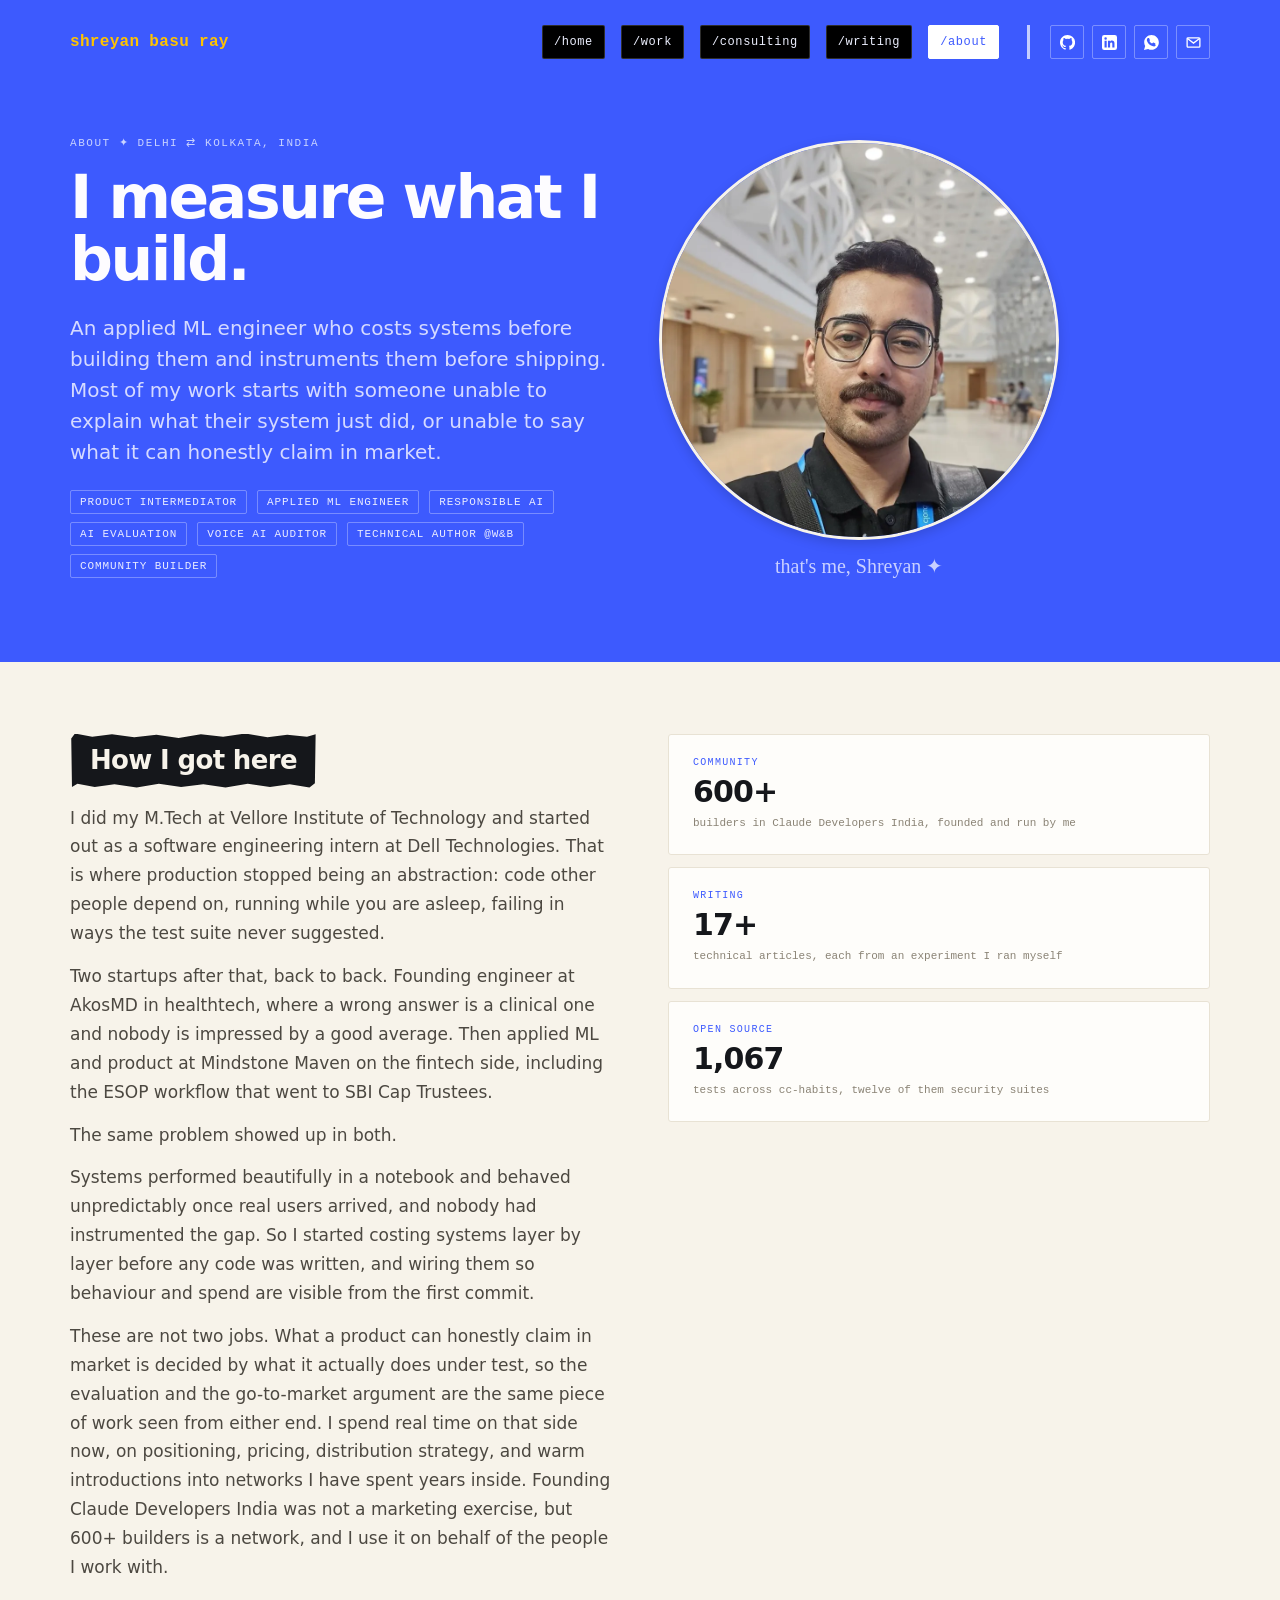
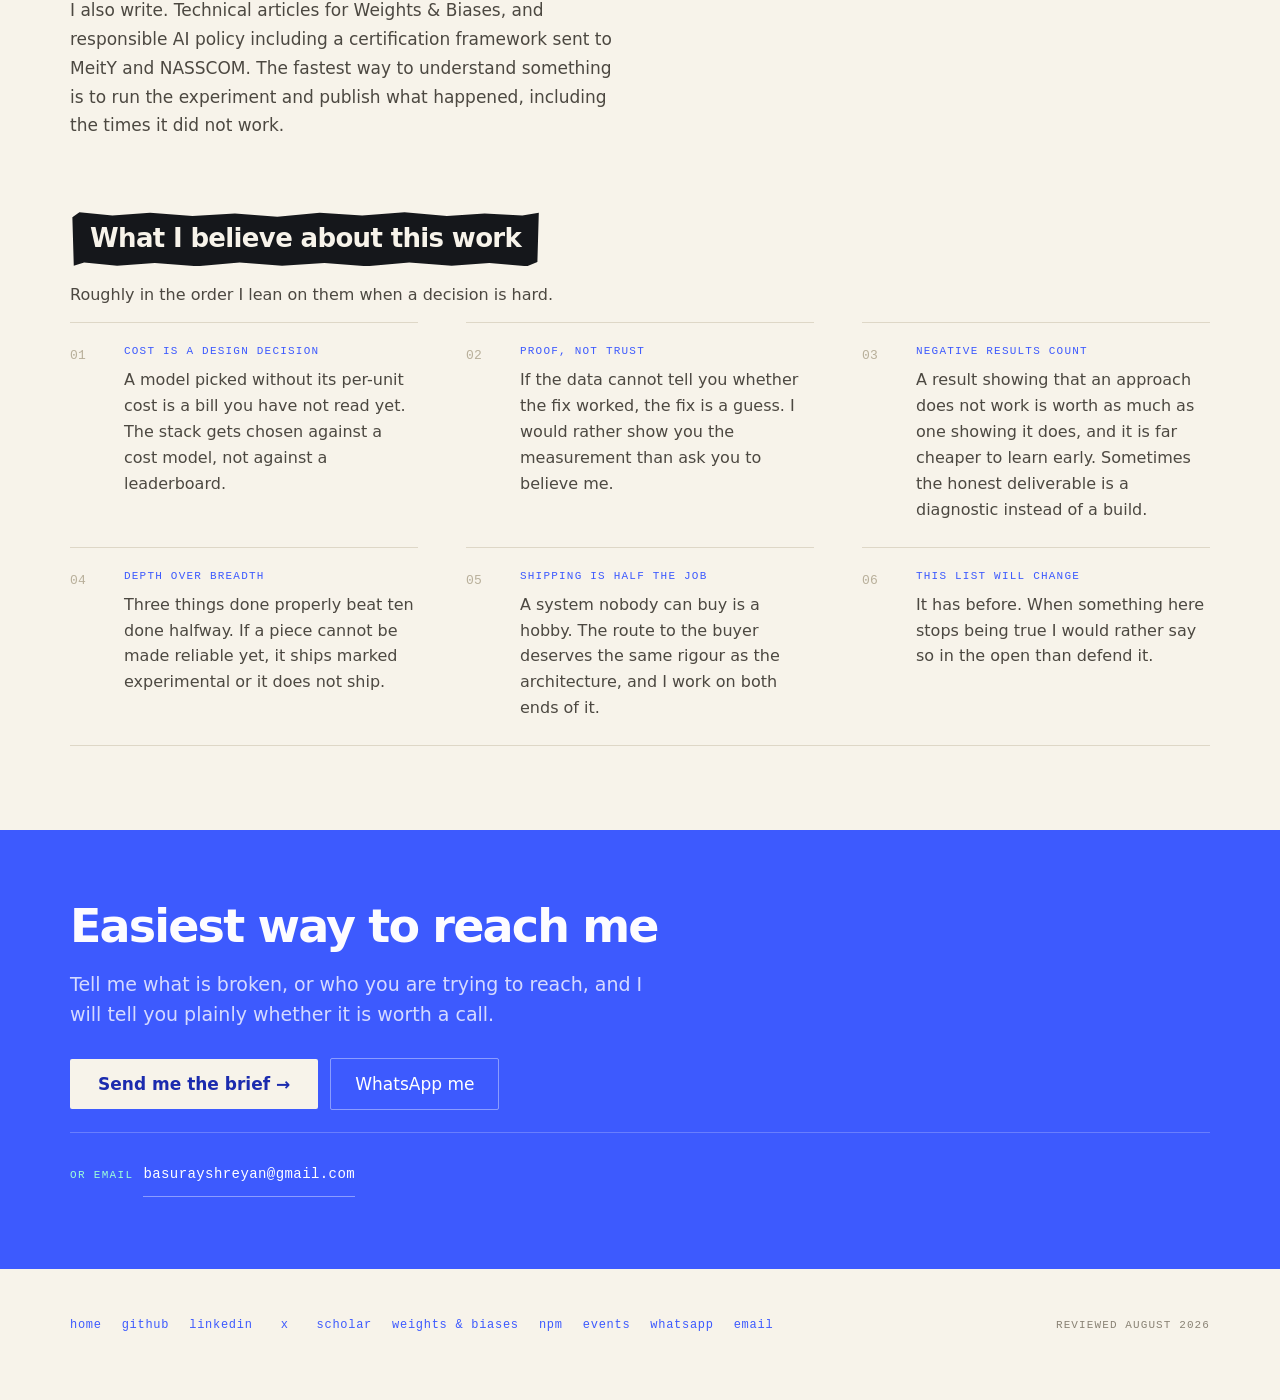
==== about/index.html @ 2c158b01 "Expand voice-AI case, add Voice AI Auditor role, retitle home - work: grow case 04 into a full-width" ====
<!doctype html>
<html lang="en">
<head>
<meta charset="utf-8">
<meta name="viewport" content="width=device-width, initial-scale=1">
<meta http-equiv="Content-Security-Policy" content="default-src 'self'; script-src 'self' 'unsafe-inline'; style-src 'self' 'unsafe-inline' https://fonts.googleapis.com; font-src 'self' https://fonts.gstatic.com; img-src 'self' data:; connect-src 'self'; form-action 'none'; base-uri 'self'; object-src 'none'; frame-src 'none'; upgrade-insecure-requests">
<meta name="referrer" content="strict-origin-when-cross-origin">
<title>About | Shreyan Basu Ray, Applied ML Engineer in India</title>
<meta name="description" content="Applied ML engineer based in India. I measure what I build: production AI for finance and healthcare, independent evaluation of AI products, and responsible AI.">
<link rel="canonical" href="https://shreyanbasuray.com/about/">
<meta name="robots" content="index, follow, max-image-preview:large, max-snippet:-1, max-video-preview:-1">
<meta name="author" content="Shreyan Basu Ray">
<meta name="theme-color" content="#3D5AFE">
<meta property="og:type" content="profile">
<meta property="og:site_name" content="Shreyan Basu Ray">
<meta property="og:title" content="About | Shreyan Basu Ray, Applied ML Engineer in India">
<meta property="og:description" content="Applied ML engineer based in India. I measure what I build: production AI for finance and healthcare, independent evaluation of AI products, and responsible AI.">
<meta property="og:url" content="https://shreyanbasuray.com/about/">
<meta property="og:image" content="https://shreyanbasuray.com/assets/og.jpg">
<meta property="og:image:width" content="1200">
<meta property="og:image:height" content="630">
<meta property="og:image:alt" content="Shreyan Basu Ray, applied ML engineer and AI product advisor">
<meta property="og:locale" content="en_IN">
<meta name="twitter:card" content="summary_large_image">
<meta name="twitter:site" content="@theengineerboy1">
<meta name="twitter:creator" content="@theengineerboy1">
<meta name="twitter:title" content="About | Shreyan Basu Ray, Applied ML Engineer in India">
<meta name="twitter:description" content="Applied ML engineer based in India. I measure what I build: production AI for finance and healthcare, independent evaluation of AI products, and responsible AI.">
<meta name="twitter:image" content="https://shreyanbasuray.com/assets/og.jpg">
<link rel="icon" href="/favicon.ico" sizes="any">
<link rel="icon" type="image/png" sizes="32x32" href="/assets/icon-32.png">
<link rel="icon" type="image/png" sizes="48x48" href="/assets/icon-48.png">
<link rel="icon" type="image/png" sizes="192x192" href="/assets/icon-192.png">
<link rel="apple-touch-icon" sizes="180x180" href="/assets/icon-180.png">
<link rel="sitemap" type="application/xml" href="/sitemap.xml">
<link rel="alternate" type="text/plain" href="/llms.txt">
<link rel="preconnect" href="https://fonts.googleapis.com">
<link rel="preconnect" href="https://fonts.gstatic.com" crossorigin="">
<link href="https://fonts.googleapis.com/css2?family=Outfit:wght@300;400;500;600;700&amp;family=JetBrains+Mono:wght@400;500&amp;family=Caveat:wght@500&amp;display=swap" rel="stylesheet">
<style>
  body{margin:0;background:#F7F3EA;}
  a{color:#3D5AFE;text-decoration:none;}
  a:hover{color:#1B36C9;}
  @keyframes fadeUp{from{opacity:0;transform:translateY(22px)}to{opacity:1;transform:none}}
  .flink{display:inline-flex;align-items:center;justify-content:center;min-height:44px;min-width:24px}
  /* --- mobile hygiene (WCAG 2.5.8 targets, iOS text inflation, no sideways scroll) --- */
  html{-webkit-text-size-adjust:100%;text-size-adjust:100%}
  body{overflow-x:hidden}
  @supports (overflow:clip){body{overflow-x:clip}}
  img,svg,video,canvas{max-width:100%}
  .taplink{display:inline-flex;align-items:center;min-height:44px;box-sizing:border-box}
  .snapgrid{overflow:hidden;padding:8px;box-sizing:border-box}
  /* --- navigation --- */
  .navchk{position:absolute;width:1px;height:1px;margin:-1px;padding:0;border:0;overflow:hidden;clip:rect(0 0 0 0);white-space:nowrap}
  .navburger{display:none}
  .navpanel{display:none}
  @media (max-width:820px){
    .navdesk{display:none !important}
    .navburger{display:inline-flex;align-items:center;gap:10px;min-height:44px;padding:0 15px;border:1px solid rgba(255,255,255,.45);box-sizing:border-box;border-radius:2px;color:#FFFFFF;font-family:'JetBrains Mono',monospace;font-size:12px;letter-spacing:.12em;text-transform:uppercase;cursor:pointer;user-select:none}
    .navburger:hover{background:rgba(255,255,255,.14)}
    .navchk:focus-visible ~ .navbar .navburger{outline:2px solid #FFC300;outline-offset:2px}
    .navchk:checked ~ .navpanel{display:block}
    .navchk:checked ~ .navbar .navburger .bopen{display:none}
    .navchk:checked ~ .navbar .navburger .bshut{display:inline}
    .navburger .bshut{display:none}
  }
  .navlink{display:flex;align-items:center;justify-content:space-between;gap:12px;min-height:52px;padding:4px 0;font-family:'JetBrains Mono',monospace;font-size:14px;letter-spacing:.06em;color:#EDF0FF;border-bottom:1px solid rgba(255,255,255,.22)}
  .navlink[aria-current="page"]{color:#FFC300}
  .navlink:hover{color:#FFFFFF}
  /* --- hero: portrait sits beside the headline, centred on it, on narrow screens --- */
  .hero-grid{display:grid;grid-template-columns:repeat(2,minmax(0,1fr));grid-template-areas:"pill portrait" "head portrait" "body portrait";align-items:end;column-gap:clamp(28px,3vw,56px);row-gap:0;}
  .hero-pill{grid-area:pill;min-width:0;}
  .hero-head{grid-area:head;min-width:0;align-self:end;}
  .hero-body{grid-area:body;min-width:0;}
  .hero-portrait{grid-area:portrait;min-width:0;align-self:end;}
  @media (max-width:820px){
    .hero-grid{grid-template-columns:minmax(0,1fr) clamp(84px,26vw,148px);grid-template-areas:"pill pill" "head portrait" "body body";align-items:start;column-gap:18px;row-gap:0;}
    .hero-pill{align-self:start;}
    .hero-head{align-self:center;}
    .hero-head h1{font-size:clamp(24px,7.4vw,48px) !important;overflow-wrap:break-word;}
    .hero-portrait{align-self:center;justify-self:end;width:100% !important;}
    .hero-portrait p{font-size:10px !important;line-height:1.3 !important;max-width:100% !important;margin-top:7px !important;}
  }
  @media (prefers-reduced-motion:reduce){*{animation:none !important}}
</style>
<style>picture{display:contents}img{max-width:100%}:focus{outline:2px solid #FFC300;outline-offset:2px}:focus:not(:focus-visible){outline:none}:focus-visible{outline:2px solid #FFC300;outline-offset:2px}</style>
<style>.hv1:hover{background:#FFFFFF !important;color:#3D5AFE !important;border-color:#FFFFFF !important}.hv1:focus-visible{background:#FFFFFF !important;color:#3D5AFE !important;border-color:#FFFFFF !important}.hv2:hover{background:#FFFFFF !important;color:#3D5AFE !important}.hv2:focus-visible{background:#FFFFFF !important;color:#3D5AFE !important}.hv3:hover{background:#FFFFFF !important}.hv3:focus-visible{background:#FFFFFF !important}.hv4:hover{background:rgba(255,255,255,.12) !important}.hv4:focus-visible{background:rgba(255,255,255,.12) !important}.hv5:hover{border-color:#FFFFFF !important}.hv5:focus-visible{border-color:#FFFFFF !important}</style>
<script type="application/ld+json">{"@context":"https://schema.org","@graph":[{"@type":"Person","@id":"https://shreyanbasuray.com/#person","name":"Shreyan Basu Ray","alternateName":["Shreyan Basu","Shreyan Ray","shreyanbasuray"],"givenName":"Shreyan","familyName":"Basu Ray","url":"https://shreyanbasuray.com/","mainEntityOfPage":"https://shreyanbasuray.com/","image":"https://shreyanbasuray.com/assets/portrait-real.jpg","jobTitle":["Applied Machine Learning Engineer","AI Product Advisor","Responsible AI Consultant","Voice AI Auditor"],"email":"mailto:basurayshreyan@gmail.com","description":"Advises founders and product teams on the path from AI product build to commercial launch: independent evaluation and red-team work on AI products, responsible AI readiness, and go-to-market strategy grounded in what the product can honestly claim.","address":{"@type":"PostalAddress","addressCountry":"IN"},"knowsAbout":["Machine learning engineering","Production AI systems","Large language models","AI agents","LLM evaluation","LLM observability","MLOps","Responsible AI","AI governance","Quantum machine learning","Retrieval-augmented generation","Natural language to SQL","Cost modelling for AI systems","AI red teaming","Adversarial testing of LLM applications","Prompt injection","Jailbreak resistance testing","AI assurance","AI product positioning","Go-to-market strategy for AI products","OWASP Top 10 for LLM Applications","MITRE ATLAS","NIST AI Risk Management Framework","ISO/IEC 42001","DPDP Act 2023","Voice AI agents","Voice agent evaluation","Conversational AI diagnostics","Telephony and speech audio analysis"],"sameAs":["https://github.com/Shreyan1","https://www.linkedin.com/in/shreyanbasuray","https://x.com/theengineerboy1","https://orcid.org/0000-0002-2641-8048","https://scholar.google.com/citations?user=vih7SfEAAAAJ&hl=en","https://wandb.ai/basurayshreyan","https://www.npmjs.com/~shreyanbr","https://huggingface.co/shreyanbr","https://www.mathworks.com/matlabcentral/profile/authors/23980008","https://pypi.org/user/shreyanbr/"]},{"@type":"WebSite","@id":"https://shreyanbasuray.com/#website","url":"https://shreyanbasuray.com/","name":"Shreyan Basu Ray","description":"Applied ML engineer based in India. I measure what I build: production AI for finance and healthcare, independent evaluation of AI products, and responsible AI.","inLanguage":"en","publisher":{"@id":"https://shreyanbasuray.com/#person"}},{"@type":"ProfilePage","@id":"https://shreyanbasuray.com/about/#page","url":"https://shreyanbasuray.com/about/","name":"About | Shreyan Basu Ray, Applied ML Engineer in India","description":"Applied ML engineer based in India. I measure what I build: production AI for finance and healthcare, independent evaluation of AI products, and responsible AI.","isPartOf":{"@id":"https://shreyanbasuray.com/#website"},"about":{"@id":"https://shreyanbasuray.com/#person"},"mainEntity":{"@id":"https://shreyanbasuray.com/#person"},"inLanguage":"en"},{"@type":"BreadcrumbList","@id":"https://shreyanbasuray.com/about/#breadcrumb","itemListElement":[{"@type":"ListItem","position":1,"name":"Home","item":"https://shreyanbasuray.com/"},{"@type":"ListItem","position":2,"name":"About","item":"https://shreyanbasuray.com/about/"}]}]}</script>
</head>
<body>
<div style="background:#F7F3EA;color:#15171B;font-family:Outfit,system-ui,sans-serif;">

<div style="background:#3D5AFE;color:#F4F2FF;">
    <input type="checkbox" id="nav-open" class="navchk" aria-label="Open the menu">
  <div class="navbar" style="max-width:1140px;margin:0 auto;padding:20px clamp(20px,5vw,48px);display:flex;flex-wrap:wrap;justify-content:space-between;align-items:center;gap:16px 24px;">
    <a href="/" style="font-family:'JetBrains Mono',monospace;font-size:16px;font-weight:900;letter-spacing:.02em;color:#FFC300;;display:inline-flex;align-items:center;min-height:44px">shreyan basu ray</a>
    <div class="navdesk" style="display:flex;align-items:center;gap:12px 28px;flex-wrap:wrap;">
      <div style="display:flex;flex-wrap:wrap;gap:8px 16px;font-family:'JetBrains Mono',monospace;font-size:12px;letter-spacing:.05em;">
        <a href="/" style="color:#EDF0FF;padding:9px 11px;border-radius:2px;border:1px solid rgba(255,255,255,.18);background-color:#000000;" class="hv1">/home</a>
        <a href="/work/" style="color:#EDF0FF;padding:9px 11px;border-radius:2px;border:1px solid rgba(255,255,255,.18);background-color:#000000;" class="hv1">/work</a>
        <a href="/consulting/" style="color:#EDF0FF;padding:9px 11px;border-radius:2px;border:1px solid rgba(255,255,255,.18);background-color:#000000;" class="hv1">/consulting</a>
        <a href="/writing/" style="color:#EDF0FF;padding:9px 11px;border-radius:2px;border:1px solid rgba(255,255,255,.18);background-color:#000000;" class="hv1">/writing</a>
        <a href="/about/" style="color:#3D5AFE;padding:9px 11px;border-radius:2px;border:1px solid #FFFFFF;background-color:#FFFFFF;">/about</a>
      </div>
      <div style="display:flex;gap:8px;align-items:center;padding-left:20px;border-left:3px solid rgba(255,255,255,.7);">
        <a href="https://github.com/Shreyan1" aria-label="GitHub" style="display:flex;align-items:center;justify-content:center;width:32px;height:32px;border:1px solid rgba(255,255,255,.32);border-radius:2px;color:#FFFFFF;" target="_blank" rel="noopener noreferrer" class="hv2">
          <svg width="15" height="15" viewBox="0 0 16 16" fill="currentColor" aria-hidden="true"><path d="M8 0C3.58 0 0 3.58 0 8c0 3.54 2.29 6.53 5.47 7.59.4.07.55-.17.55-.38v-1.34c-2.23.49-2.7-1.07-2.7-1.07-.36-.93-.89-1.18-.89-1.18-.73-.5.05-.49.05-.49.81.06 1.23.83 1.23.83.72 1.23 1.88.87 2.34.67.07-.52.28-.87.51-1.07-1.78-.2-3.64-.89-3.64-3.95 0-.87.31-1.59.83-2.15-.08-.2-.36-1.02.08-2.12 0 0 .67-.21 2.2.82a7.6 7.6 0 0 1 4 0c1.53-1.03 2.2-.82 2.2-.82.44 1.1.16 1.92.08 2.12.52.56.83 1.28.83 2.15 0 3.07-1.87 3.75-3.65 3.95.29.25.54.73.54 1.48v2.19c0 .21.15.46.55.38A8 8 0 0 0 8 0z"></path></svg>
        </a>
        <a href="https://www.linkedin.com/in/shreyanbasuray" aria-label="LinkedIn" style="display:flex;align-items:center;justify-content:center;width:32px;height:32px;border:1px solid rgba(255,255,255,.32);border-radius:2px;color:#FFFFFF;" target="_blank" rel="noopener noreferrer" class="hv2">
          <svg width="15" height="15" viewBox="0 0 16 16" fill="currentColor" aria-hidden="true"><path d="M13.6 0H2.4A2.4 2.4 0 0 0 0 2.4v11.2A2.4 2.4 0 0 0 2.4 16h11.2a2.4 2.4 0 0 0 2.4-2.4V2.4A2.4 2.4 0 0 0 13.6 0zM5 13.3H2.7V6.1H5v7.2zM3.85 5.1a1.34 1.34 0 1 1 0-2.68 1.34 1.34 0 0 1 0 2.68zM13.3 13.3H11V9.5c0-.9-.32-1.52-1.13-1.52-.62 0-.99.42-1.15.82-.06.15-.08.35-.08.55v3.95H6.35s.03-6.4 0-7.2h2.29v1.02c.3-.47.85-1.14 2.06-1.14 1.5 0 2.6.98 2.6 3.08v4.24z"></path></svg>
        </a>
        <a href="https://api.whatsapp.com/send/?phone=919830152522&amp;text=Hey%20Shreyan!%20I%20reached%20out%20from%20your%20website.&amp;type=phone_number&amp;app_absent=0" aria-label="WhatsApp" style="display:flex;align-items:center;justify-content:center;width:32px;height:32px;border:1px solid rgba(255,255,255,.32);border-radius:2px;color:#FFFFFF;" target="_blank" rel="noopener noreferrer" class="hv2">
          <svg width="15" height="15" viewBox="0 0 16 16" fill="currentColor" aria-hidden="true"><path d="M8.02 0C3.7 0 .2 3.5.2 7.82c0 1.38.36 2.72 1.04 3.9L0 16l4.4-1.16a7.8 7.8 0 0 0 3.62.9c4.32 0 7.82-3.5 7.82-7.82S12.34 0 8.02 0zm4.6 11.06c-.2.55-1.16 1.06-1.6 1.1-.44.05-.86.22-2.9-.6-2.46-.99-4-3.5-4.12-3.66-.12-.16-.98-1.3-.98-2.48 0-1.18.62-1.76.84-2 .22-.24.48-.3.64-.3h.46c.15 0 .35-.06.54.4l.75 1.8c.06.13.1.28.01.45l-.28.42c-.09.12-.19.25-.08.44.11.19.5.82 1.07 1.33.73.65 1.35.86 1.54.95.19.1.3.08.42-.05l.6-.7c.15-.19.28-.14.47-.07l1.7.8c.19.09.32.13.37.21.05.08.05.48-.15 1.03z"></path></svg>
        </a>
        <a href="mailto:basurayshreyan@gmail.com" aria-label="Email" style="display:flex;align-items:center;justify-content:center;width:32px;height:32px;border:1px solid rgba(255,255,255,.32);border-radius:2px;color:#FFFFFF;" class="hv2">
          <svg width="15" height="15" viewBox="0 0 16 16" fill="none" stroke="currentColor" stroke-width="1.4" aria-hidden="true"><rect x="1.2" y="3" width="13.6" height="10" rx="1"></rect><path d="M1.6 3.8 8 8.6l6.4-4.8"></path></svg>
        </a>
      </div>
    </div>
        <label for="nav-open" class="navburger">
          <svg width="16" height="14" viewBox="0 0 16 14" fill="none" stroke="currentColor" stroke-width="1.8" stroke-linecap="round" aria-hidden="true"><path d="M1 2h14M1 7h14M1 12h14"></path></svg>
          <span class="bopen">menu</span><span class="bshut">close</span>
        </label>
  </div>
    <div class="navpanel">
      <div style="max-width:1140px;margin:0 auto;padding:4px clamp(20px,5vw,48px) 24px;">
        <a href="/" class="navlink">/home<span aria-hidden="true">→</span></a>
        <a href="/work/" class="navlink">/work<span aria-hidden="true">→</span></a>
        <a href="/consulting/" class="navlink">/consulting<span aria-hidden="true">→</span></a>
        <a href="/writing/" class="navlink">/writing<span aria-hidden="true">→</span></a>
        <a href="/about/" class="navlink" aria-current="page">/about<span aria-hidden="true">•</span></a>
        <div style="display:flex;flex-wrap:wrap;gap:10px;padding-top:18px;">
          <a href="https://github.com/Shreyan1" aria-label="GitHub" style="display:flex;align-items:center;justify-content:center;width:44px;height:44px;border:1px solid rgba(255,255,255,.35);border-radius:2px;color:#FFFFFF;"><svg width="17" height="17" viewBox="0 0 16 16" fill="currentColor" aria-hidden="true"><path d="M8 0C3.58 0 0 3.58 0 8c0 3.54 2.29 6.53 5.47 7.59.4.07.55-.17.55-.38v-1.34c-2.23.49-2.7-1.07-2.7-1.07-.36-.93-.89-1.18-.89-1.18-.73-.5.05-.49.05-.49.81.06 1.23.83 1.23.83.72 1.23 1.88.87 2.34.67.07-.52.28-.87.51-1.07-1.78-.2-3.64-.89-3.64-3.95 0-.87.31-1.59.83-2.15-.08-.2-.36-1.02.08-2.12 0 0 .67-.21 2.2.82a7.6 7.6 0 0 1 4 0c1.53-1.03 2.2-.82 2.2-.82.44 1.1.16 1.92.08 2.12.52.56.83 1.28.83 2.15 0 3.07-1.87 3.75-3.65 3.95.29.25.54.73.54 1.48v2.19c0 .21.15.46.55.38A8 8 0 0 0 8 0z"></path></svg></a>
          <a href="https://www.linkedin.com/in/shreyanbasuray" aria-label="LinkedIn" style="display:flex;align-items:center;justify-content:center;width:44px;height:44px;border:1px solid rgba(255,255,255,.35);border-radius:2px;color:#FFFFFF;"><svg width="17" height="17" viewBox="0 0 16 16" fill="currentColor" aria-hidden="true"><path d="M13.6 0H2.4A2.4 2.4 0 0 0 0 2.4v11.2A2.4 2.4 0 0 0 2.4 16h11.2a2.4 2.4 0 0 0 2.4-2.4V2.4A2.4 2.4 0 0 0 13.6 0zM5 13.3H2.7V6.1H5v7.2zM3.85 5.1a1.34 1.34 0 1 1 0-2.68 1.34 1.34 0 0 1 0 2.68zM13.3 13.3H11V9.5c0-.9-.32-1.52-1.13-1.52-.62 0-.99.42-1.15.82-.06.15-.08.35-.08.55v3.95H6.35s.03-6.4 0-7.2h2.29v1.02c.3-.47.85-1.14 2.06-1.14 1.5 0 2.6.98 2.6 3.08v4.24z"></path></svg></a>
          <a href="https://api.whatsapp.com/send/?phone=919830152522&amp;text=Hey%20Shreyan!%20I%20reached%20out%20from%20your%20website.&amp;type=phone_number&amp;app_absent=0" aria-label="WhatsApp" style="display:flex;align-items:center;justify-content:center;width:44px;height:44px;border:1px solid rgba(255,255,255,.35);border-radius:2px;color:#FFFFFF;"><svg width="17" height="17" viewBox="0 0 16 16" fill="currentColor" aria-hidden="true"><path d="M8.02 0C3.7 0 .2 3.5.2 7.82c0 1.38.36 2.72 1.04 3.9L0 16l4.4-1.16a7.8 7.8 0 0 0 3.62.9c4.32 0 7.82-3.5 7.82-7.82S12.34 0 8.02 0zm4.6 11.06c-.2.55-1.16 1.06-1.6 1.1-.44.05-.86.22-2.9-.6-2.46-.99-4-3.5-4.12-3.66-.12-.16-.98-1.3-.98-2.48 0-1.18.62-1.76.84-2 .22-.24.48-.3.64-.3h.46c.15 0 .35-.06.54.4l.75 1.8c.06.13.1.28.01.45l-.28.42c-.09.12-.19.25-.08.44.11.19.5.82 1.07 1.33.73.65 1.35.86 1.54.95.19.1.3.08.42-.05l.6-.7c.15-.19.28-.14.47-.07l1.7.8c.19.09.32.13.37.21.05.08.05.48-.15 1.03z"></path></svg></a>
          <a href="mailto:basurayshreyan@gmail.com" aria-label="Email" style="display:flex;align-items:center;justify-content:center;width:44px;height:44px;border:1px solid rgba(255,255,255,.35);border-radius:2px;color:#FFFFFF;"><svg width="17" height="17" viewBox="0 0 16 16" fill="none" stroke="currentColor" stroke-width="1.4" aria-hidden="true"><rect x="1.2" y="3" width="13.6" height="10" rx="1"></rect><path d="M1.6 3.8 8 8.6l6.4-4.8"></path></svg></a>
        </div>
      </div>
    </div>

  <div class="hero-grid" style="max-width:1140px;margin:0 auto;padding:52px clamp(20px,5vw,48px) 84px;">
    <div class="hero-pill">
      <div style="font-family:'JetBrains Mono',monospace;font-size:11px;letter-spacing:.14em;text-transform:uppercase;color:#C9D3FF;">about ✦ delhi ⇄ kolkata, india</div>
    </div>
    <div class="hero-head">
      <h1 style="animation:fadeUp .9s cubic-bezier(.22,.7,.2,1) .1s both;margin:18px 0 0;font-size:clamp(36px,5.4vw,60px);line-height:1.03;letter-spacing:-.04em;font-weight:600;max-width:20ch;color:#FDFCFF;">I measure what I build.</h1>
    </div>
    <div class="hero-body">
      <p style="animation:fadeUp .9s cubic-bezier(.22,.7,.2,1) .2s both;margin:22px 0 0;font-size:20px;line-height:1.55;color:#D5DAFF;max-width:46ch;font-weight:300;">An applied ML engineer who costs systems before building them and instruments them before shipping. Most of my work starts with someone unable to explain what their system just did, or unable to say what it can honestly claim in market.</p>
      <div style="display:flex;flex-wrap:wrap;gap:8px 10px;margin-top:22px;max-width:48ch;">
        <span style="font-family:'JetBrains Mono',monospace;font-size:11px;letter-spacing:.08em;text-transform:uppercase;color:#EAECFF;border:1px solid rgba(255,255,255,.3);border-radius:2px;padding:5px 9px;display:inline-flex;align-items:center;white-space:nowrap;transition:transform .2s cubic-bezier(.22,.7,.2,1),background .2s ease,color .2s ease,border-color .2s ease,box-shadow .2s ease;cursor:default;" class="hv1">product intermediator</span>
        <span style="font-family:'JetBrains Mono',monospace;font-size:11px;letter-spacing:.08em;text-transform:uppercase;color:#EAECFF;border:1px solid rgba(255,255,255,.3);border-radius:2px;padding:5px 9px;display:inline-flex;align-items:center;white-space:nowrap;transition:transform .2s cubic-bezier(.22,.7,.2,1),background .2s ease,color .2s ease,border-color .2s ease,box-shadow .2s ease;cursor:default;" class="hv1">applied ML engineer</span>
        <span style="font-family:'JetBrains Mono',monospace;font-size:11px;letter-spacing:.08em;text-transform:uppercase;color:#EAECFF;border:1px solid rgba(255,255,255,.3);border-radius:2px;padding:5px 9px;display:inline-flex;align-items:center;white-space:nowrap;transition:transform .2s cubic-bezier(.22,.7,.2,1),background .2s ease,color .2s ease,border-color .2s ease,box-shadow .2s ease;cursor:default;" class="hv1">responsible AI</span>
        <span style="font-family:'JetBrains Mono',monospace;font-size:11px;letter-spacing:.08em;text-transform:uppercase;color:#EAECFF;border:1px solid rgba(255,255,255,.3);border-radius:2px;padding:5px 9px;display:inline-flex;align-items:center;white-space:nowrap;transition:transform .2s cubic-bezier(.22,.7,.2,1),background .2s ease,color .2s ease,border-color .2s ease,box-shadow .2s ease;cursor:default;" class="hv1">AI evaluation</span>
        <span style="font-family:'JetBrains Mono',monospace;font-size:11px;letter-spacing:.08em;text-transform:uppercase;color:#EAECFF;border:1px solid rgba(255,255,255,.3);border-radius:2px;padding:5px 9px;display:inline-flex;align-items:center;white-space:nowrap;transition:transform .2s cubic-bezier(.22,.7,.2,1),background .2s ease,color .2s ease,border-color .2s ease,box-shadow .2s ease;cursor:default;" class="hv1">voice AI auditor</span>
        <span style="font-family:'JetBrains Mono',monospace;font-size:11px;letter-spacing:.08em;text-transform:uppercase;color:#EAECFF;border:1px solid rgba(255,255,255,.3);border-radius:2px;padding:5px 9px;display:inline-flex;align-items:center;white-space:nowrap;transition:transform .2s cubic-bezier(.22,.7,.2,1),background .2s ease,color .2s ease,border-color .2s ease,box-shadow .2s ease;cursor:default;" class="hv1">technical author @W&amp;B</span>
        <span style="font-family:'JetBrains Mono',monospace;font-size:11px;letter-spacing:.08em;text-transform:uppercase;color:#EAECFF;border:1px solid rgba(255,255,255,.3);border-radius:2px;padding:5px 9px;display:inline-flex;align-items:center;white-space:nowrap;transition:transform .2s cubic-bezier(.22,.7,.2,1),background .2s ease,color .2s ease,border-color .2s ease,box-shadow .2s ease;cursor:default;" class="hv1">community builder</span>
      </div>
    </div>
    <div class="hero-portrait">
      <picture><source srcset="/assets/portrait-real.webp" type="image/webp"><img src="/assets/portrait-real.jpg" alt="Shreyan Basu Ray" style="display:block;box-sizing:border-box;width:100%;max-width:400px;aspect-ratio:1/1;object-fit:cover;border-radius:50%;border:3px solid #F7F3EA;box-shadow:0 4px 12px rgba(0,0,0,.15);height:auto" width="900" height="900" decoding="async" loading="lazy"></picture>
      <p style="margin:14px 0 0;width:100%;max-width:400px;text-align:center;font-family:Caveat,cursive;font-size:20px;color:#C9D0FF;">that's me, Shreyan ✦</p>
    </div>
  </div>
</div>

<div style="max-width:1140px;margin:0 auto;padding:72px clamp(20px,5vw,48px) 0;">
  <div style="display:grid;grid-template-columns:repeat(auto-fit,minmax(300px,1fr));gap:40px 56px;align-items:start;">
    <div>
      <h2 style="display:inline-block;background:#15171B;color:#F7F3EA;padding:11px 20px 13px;clip-path:polygon(0.5% 9%, 2% 0%, 9% 6%, 17% 1%, 26% 7%, 35% 2%, 44% 8%, 53% 1%, 62% 6%, 71% 0%, 80% 7%, 88% 2%, 96% 6%, 99.5% 1%, 99.2% 92%, 97% 100%, 89% 94%, 81% 99%, 72% 93%, 63% 100%, 54% 94%, 45% 99%, 36% 93%, 27% 100%, 18% 94%, 10% 99%, 3% 93%, 0.8% 99%);margin:0;font-size:26px;font-weight:600;letter-spacing:-.025em;">How I got here</h2>
      <p style="margin:16px 0 0;font-size:17px;line-height:1.7;color:#4C4841;max-width:56ch;">I did my M.Tech at Vellore Institute of Technology and started out as a software engineering intern at Dell Technologies. That is where production stopped being an abstraction: code other people depend on, running while you are asleep, failing in ways the test suite never suggested.</p>
      <p style="margin:14px 0 0;font-size:17px;line-height:1.7;color:#4C4841;max-width:56ch;">Two startups after that, back to back. Founding engineer at AkosMD in healthtech, where a wrong answer is a clinical one and nobody is impressed by a good average. Then applied ML and product at Mindstone Maven on the fintech side, including the ESOP workflow that went to SBI Cap Trustees.</p>
      <p style="margin:14px 0 0;font-size:17px;line-height:1.7;color:#4C4841;max-width:56ch;">The same problem showed up in both.</p>
      <p style="margin:14px 0 0;font-size:17px;line-height:1.7;color:#4C4841;max-width:56ch;">Systems performed beautifully in a notebook and behaved unpredictably once real users arrived, and nobody had instrumented the gap. So I started costing systems layer by layer before any code was written, and wiring them so behaviour and spend are visible from the first commit.</p>
      <p style="margin:14px 0 0;font-size:17px;line-height:1.7;color:#4C4841;max-width:56ch;">These are not two jobs. What a product can honestly claim in market is decided by what it actually does under test, so the evaluation and the go-to-market argument are the same piece of work seen from either end. I spend real time on that side now, on positioning, pricing, distribution strategy, and warm introductions into networks I have spent years inside. Founding Claude Developers India was not a marketing exercise, but 600+ builders is a network, and I use it on behalf of the people I work with.</p>
      <p style="margin:14px 0 0;font-size:17px;line-height:1.7;color:#4C4841;max-width:56ch;">I also write. Technical articles for Weights &amp; Biases, and responsible AI policy including a certification framework sent to MeitY and NASSCOM. The fastest way to understand something is to run the experiment and publish what happened, including the times it did not work.</p>
    </div>
    <div style="display:grid;gap:12px;">
      <div style="background:#FEFDFA;border:1px solid #E8E2D4;border-radius:3px;padding:22px 24px;">
        <div style="font-family:'JetBrains Mono',monospace;font-size:10px;letter-spacing:.13em;text-transform:uppercase;color:#3D5AFE;">community</div>
        <div style="font-size:30px;font-weight:600;letter-spacing:-.03em;margin-top:6px;">600+</div>
        <p style="margin:6px 0 0;font-family:'JetBrains Mono',monospace;font-size:11px;color:#8A8375;line-height:1.6;">builders in Claude Developers India, founded and run by me</p>
      </div>
      <div style="background:#FEFDFA;border:1px solid #E8E2D4;border-radius:3px;padding:22px 24px;">
        <div style="font-family:'JetBrains Mono',monospace;font-size:10px;letter-spacing:.13em;text-transform:uppercase;color:#3D5AFE;">writing</div>
        <div style="font-size:30px;font-weight:600;letter-spacing:-.03em;margin-top:6px;">17+</div>
        <p style="margin:6px 0 0;font-family:'JetBrains Mono',monospace;font-size:11px;color:#8A8375;line-height:1.6;">technical articles, each from an experiment I ran myself</p>
      </div>
      <div style="background:#FEFDFA;border:1px solid #E8E2D4;border-radius:3px;padding:22px 24px;">
        <div style="font-family:'JetBrains Mono',monospace;font-size:10px;letter-spacing:.13em;text-transform:uppercase;color:#3D5AFE;">open source</div>
        <div style="font-size:30px;font-weight:600;letter-spacing:-.03em;margin-top:6px;">1,067</div>
        <p style="margin:6px 0 0;font-family:'JetBrains Mono',monospace;font-size:11px;color:#8A8375;line-height:1.6;">tests across cc-habits, twelve of them security suites</p>
      </div>
    </div>
  </div>

  <div style="margin-top:72px;">
    <h2 style="display:inline-block;background:#15171B;color:#F7F3EA;padding:11px 20px 13px;clip-path:polygon(0.5% 9%, 2% 0%, 9% 6%, 17% 1%, 26% 7%, 35% 2%, 44% 8%, 53% 1%, 62% 6%, 71% 0%, 80% 7%, 88% 2%, 96% 6%, 99.5% 1%, 99.2% 92%, 97% 100%, 89% 94%, 81% 99%, 72% 93%, 63% 100%, 54% 94%, 45% 99%, 36% 93%, 27% 100%, 18% 94%, 10% 99%, 3% 93%, 0.8% 99%);margin:0;font-size:26px;font-weight:600;letter-spacing:-.025em;">What I believe about this work</h2>
    <p style="margin:16px 0 0;font-size:16px;line-height:1.62;color:#4C4841;max-width:60ch;">Roughly in the order I lean on them when a decision is hard.</p>
    <div style="display:grid;grid-template-columns:repeat(auto-fit,minmax(min(330px,100%),1fr));gap:0 48px;margin-top:14px;border-bottom:1px solid #DED7C7;">
      <div style="animation:fadeUp .85s cubic-bezier(.22,.7,.2,1) both;display:grid;grid-template-columns:38px minmax(0,1fr);gap:0 16px;align-items:start;border-top:1px solid #DED7C7;padding:22px 0 24px;">
        <span style="font-family:'JetBrains Mono',monospace;font-size:13px;letter-spacing:.02em;color:#B8AF9A;line-height:1.7;">01</span>
        <div style="min-width:0;">
          <div style="font-family:'JetBrains Mono',monospace;font-size:11px;letter-spacing:.11em;text-transform:uppercase;color:#3D5AFE;">cost is a design decision</div>
          <p style="margin:10px 0 0;font-size:16px;line-height:1.62;color:#4C4841;">A model picked without its per-unit cost is a bill you have not read yet. The stack gets chosen against a cost model, not against a leaderboard.</p>
        </div>
      </div>
      <div style="animation:fadeUp .85s cubic-bezier(.22,.7,.2,1) both;display:grid;grid-template-columns:38px minmax(0,1fr);gap:0 16px;align-items:start;border-top:1px solid #DED7C7;padding:22px 0 24px;">
        <span style="font-family:'JetBrains Mono',monospace;font-size:13px;letter-spacing:.02em;color:#B8AF9A;line-height:1.7;">02</span>
        <div style="min-width:0;">
          <div style="font-family:'JetBrains Mono',monospace;font-size:11px;letter-spacing:.11em;text-transform:uppercase;color:#3D5AFE;">proof, not trust</div>
          <p style="margin:10px 0 0;font-size:16px;line-height:1.62;color:#4C4841;">If the data cannot tell you whether the fix worked, the fix is a guess. I would rather show you the measurement than ask you to believe me.</p>
        </div>
      </div>
      <div style="animation:fadeUp .85s cubic-bezier(.22,.7,.2,1) both;display:grid;grid-template-columns:38px minmax(0,1fr);gap:0 16px;align-items:start;border-top:1px solid #DED7C7;padding:22px 0 24px;">
        <span style="font-family:'JetBrains Mono',monospace;font-size:13px;letter-spacing:.02em;color:#B8AF9A;line-height:1.7;">03</span>
        <div style="min-width:0;">
          <div style="font-family:'JetBrains Mono',monospace;font-size:11px;letter-spacing:.11em;text-transform:uppercase;color:#3D5AFE;">negative results count</div>
          <p style="margin:10px 0 0;font-size:16px;line-height:1.62;color:#4C4841;">A result showing that an approach does not work is worth as much as one showing it does, and it is far cheaper to learn early. Sometimes the honest deliverable is a diagnostic instead of a build.</p>
        </div>
      </div>
      <div style="animation:fadeUp .85s cubic-bezier(.22,.7,.2,1) both;display:grid;grid-template-columns:38px minmax(0,1fr);gap:0 16px;align-items:start;border-top:1px solid #DED7C7;padding:22px 0 24px;">
        <span style="font-family:'JetBrains Mono',monospace;font-size:13px;letter-spacing:.02em;color:#B8AF9A;line-height:1.7;">04</span>
        <div style="min-width:0;">
          <div style="font-family:'JetBrains Mono',monospace;font-size:11px;letter-spacing:.11em;text-transform:uppercase;color:#3D5AFE;">depth over breadth</div>
          <p style="margin:10px 0 0;font-size:16px;line-height:1.62;color:#4C4841;">Three things done properly beat ten done halfway. If a piece cannot be made reliable yet, it ships marked experimental or it does not ship.</p>
        </div>
      </div>
      <div style="animation:fadeUp .85s cubic-bezier(.22,.7,.2,1) both;display:grid;grid-template-columns:38px minmax(0,1fr);gap:0 16px;align-items:start;border-top:1px solid #DED7C7;padding:22px 0 24px;">
        <span style="font-family:'JetBrains Mono',monospace;font-size:13px;letter-spacing:.02em;color:#B8AF9A;line-height:1.7;">05</span>
        <div style="min-width:0;">
          <div style="font-family:'JetBrains Mono',monospace;font-size:11px;letter-spacing:.11em;text-transform:uppercase;color:#3D5AFE;">shipping is half the job</div>
          <p style="margin:10px 0 0;font-size:16px;line-height:1.62;color:#4C4841;">A system nobody can buy is a hobby. The route to the buyer deserves the same rigour as the architecture, and I work on both ends of it.</p>
        </div>
      </div>
      <div style="animation:fadeUp .85s cubic-bezier(.22,.7,.2,1) both;display:grid;grid-template-columns:38px minmax(0,1fr);gap:0 16px;align-items:start;border-top:1px solid #DED7C7;padding:22px 0 24px;">
        <span style="font-family:'JetBrains Mono',monospace;font-size:13px;letter-spacing:.02em;color:#B8AF9A;line-height:1.7;">06</span>
        <div style="min-width:0;">
          <div style="font-family:'JetBrains Mono',monospace;font-size:11px;letter-spacing:.11em;text-transform:uppercase;color:#3D5AFE;">this list will change</div>
          <p style="margin:10px 0 0;font-size:16px;line-height:1.62;color:#4C4841;">It has before. When something here stops being true I would rather say so in the open than defend it.</p>
        </div>
      </div>
    </div>
  </div>
</div>

<div style="margin-top:84px;background:#3D5AFE;color:#F4F2FF;">
  <div style="max-width:1140px;margin:0 auto;padding:72px clamp(20px,5vw,48px);">
    <h2 style="margin:0;font-size:clamp(30px,4vw,46px);font-weight:600;letter-spacing:-.04em;line-height:1.06;max-width:22ch;color:#FDFCFF;">Easiest way to reach me</h2>
    <p style="margin:18px 0 0;font-size:19px;line-height:1.6;color:#D5DAFF;max-width:50ch;">Tell me what is broken, or who you are trying to reach, and I will tell you plainly whether it is worth a call.</p>
    <div style="display:flex;flex-wrap:wrap;gap:12px;margin-top:28px;align-items:center;">
      <a class="taplink hv3" href="/#brief" style="display:inline-flex;align-items:center;background:#F7F3EA;color:#1B2BAE;padding:15px 28px;font-size:17px;font-weight:600;border-radius:2px;">Send me the brief →</a>
      <a href="https://api.whatsapp.com/send/?phone=919830152522&amp;text=Hey%20Shreyan!%20I%20reached%20out%20from%20your%20website.&amp;type=phone_number&amp;app_absent=0" style="display:inline-flex;align-items:center;border:1px solid rgba(255,255,255,.4);color:#FFFFFF;padding:15px 24px;font-size:17px;font-weight:500;border-radius:2px;" target="_blank" rel="noopener noreferrer" class="hv4">WhatsApp me</a>
    </div>
    <div style="display:flex;align-items:center;gap:10px;margin-top:22px;padding-top:20px;border-top:1px solid rgba(255,255,255,.22);">
      <span style="font-family:'JetBrains Mono',monospace;font-size:11px;letter-spacing:.12em;text-transform:uppercase;color:#9DFFD9;">or email</span>
      <a class="taplink hv5" href="mailto:basurayshreyan@gmail.com" style="font-family:'JetBrains Mono',monospace;font-size:14px;letter-spacing:.03em;color:#FFFFFF;border-bottom:1px solid rgba(255,255,255,.4);">basurayshreyan@gmail.com</a>
    </div>
  </div>
</div>

<div style="max-width:1140px;margin:0 auto;padding:34px clamp(20px,5vw,48px) 48px;display:flex;flex-wrap:wrap;justify-content:space-between;gap:16px 32px;align-items:center;">
  <div style="display:flex;flex-wrap:wrap;gap:20px;font-family:'JetBrains Mono',monospace;font-size:12px;letter-spacing:.06em;font-weight:500;">
    <a href="/" class="flink">home</a>
    <a href="https://github.com/Shreyan1" class="flink" target="_blank" rel="noopener noreferrer">github</a>
    <a href="https://www.linkedin.com/in/shreyanbasuray" class="flink" target="_blank" rel="noopener noreferrer">linkedin</a>
    <a href="https://x.com/theengineerboy1" class="flink" target="_blank" rel="noopener noreferrer">x</a>
    <a href="https://scholar.google.com/citations?user=vih7SfEAAAAJ&amp;hl=en" class="flink" target="_blank" rel="noopener noreferrer">scholar</a>
    <a href="https://wandb.ai/basurayshreyan" class="flink" target="_blank" rel="noopener noreferrer">weights &amp; biases</a>
    <a href="https://www.npmjs.com/~shreyanbr" class="flink" target="_blank" rel="noopener noreferrer">npm</a>
    <a href="https://luma.com/user/shreyan" class="flink" target="_blank" rel="noopener noreferrer">events</a>
    <a href="https://api.whatsapp.com/send/?phone=919830152522&amp;text=Hey%20Shreyan!%20I%20reached%20out%20from%20your%20website.&amp;type=phone_number&amp;app_absent=0" class="flink" target="_blank" rel="noopener noreferrer">whatsapp</a>
    <a href="mailto:basurayshreyan@gmail.com" class="flink">email</a>
  </div>
  <span style="font-family:'JetBrains Mono',monospace;font-size:11px;letter-spacing:.1em;text-transform:uppercase;color:#8A8375;">reviewed august 2026</span>
</div>

</div>

</body>
</html>
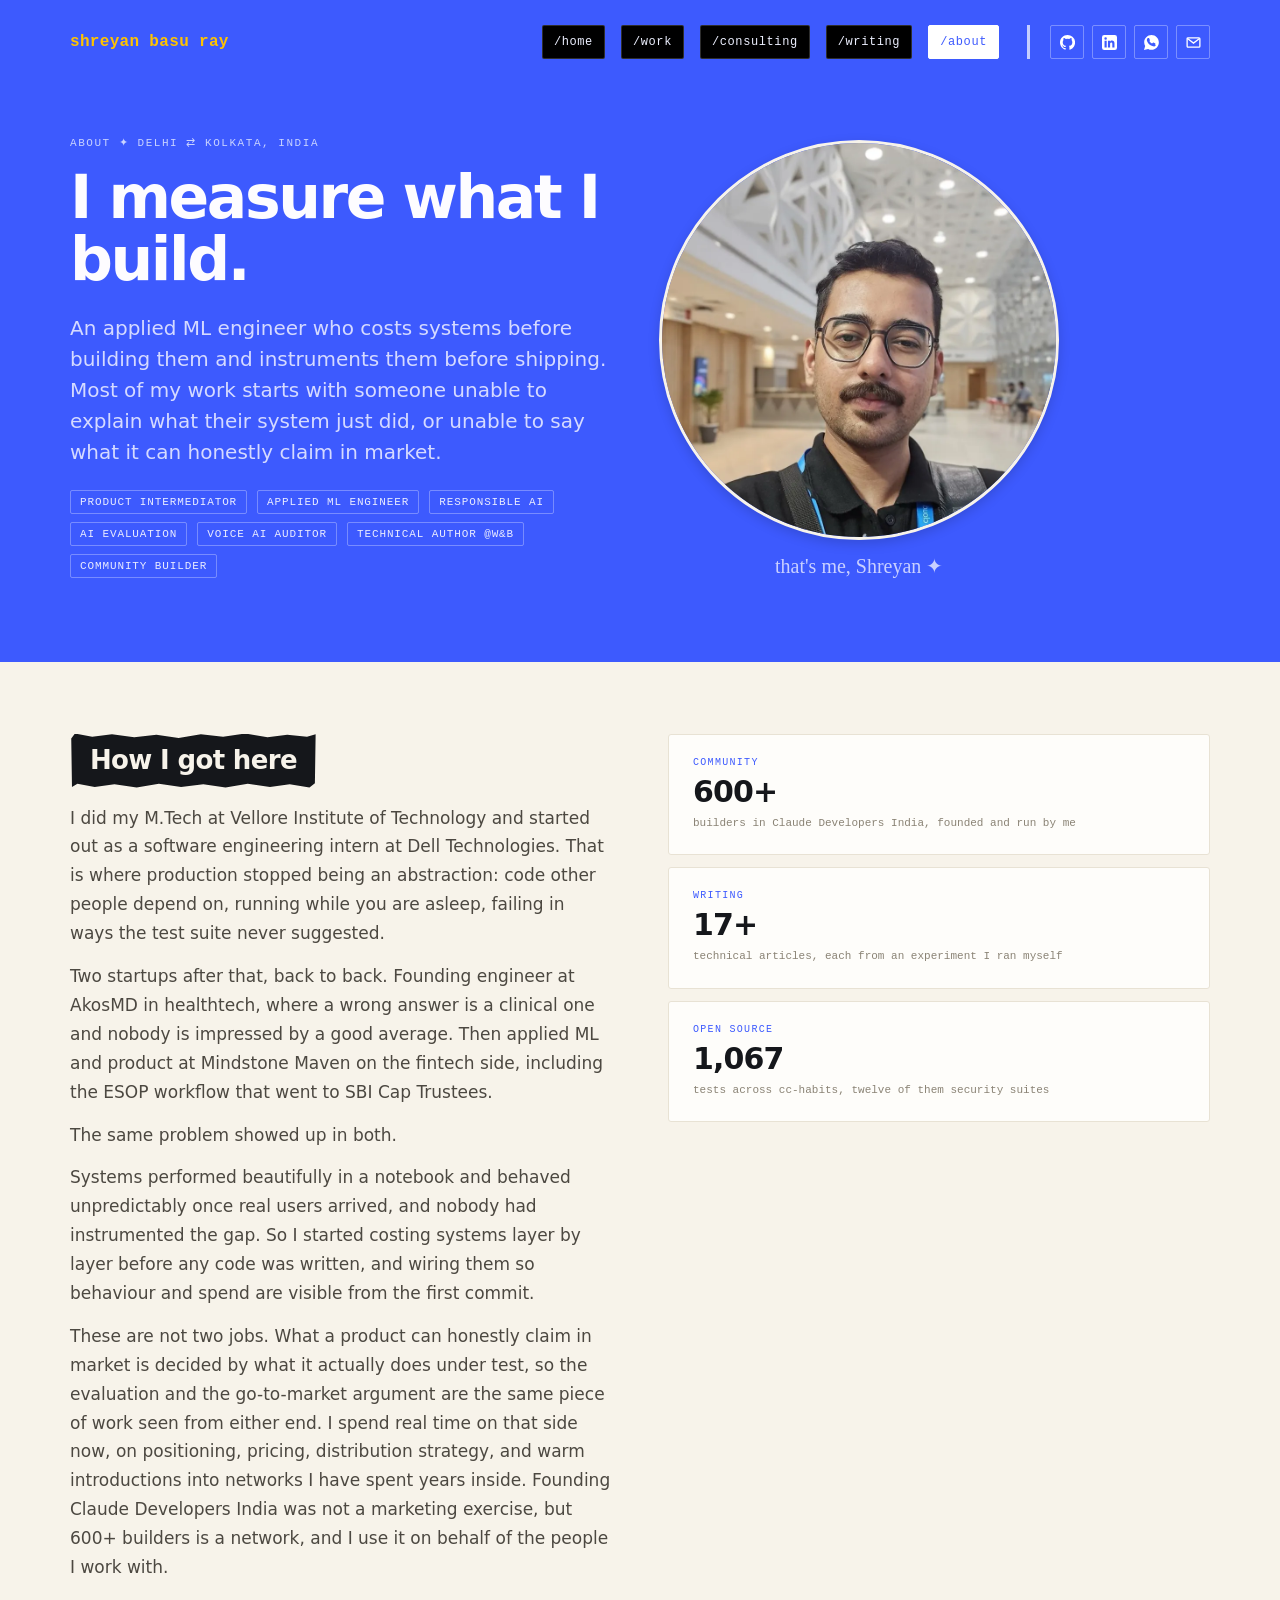
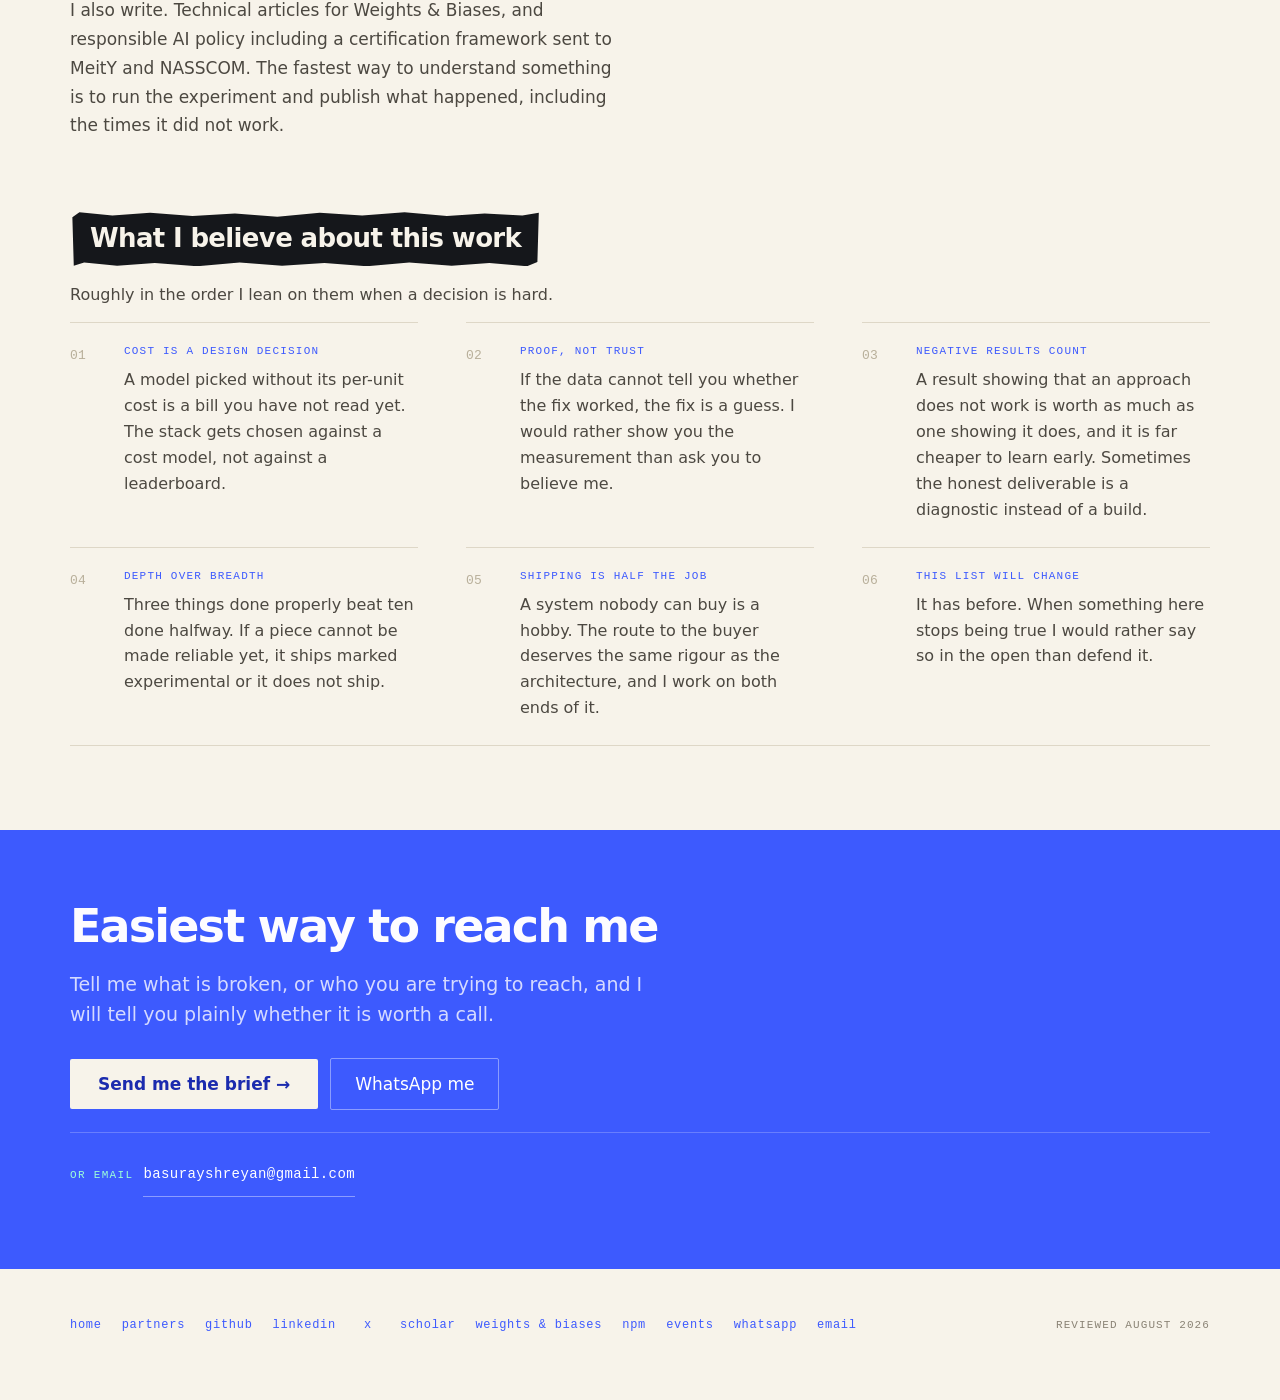
==== commit 0c36b27e: "Keep name in home title, add voice-AI article, de-orphan partners - home: restore name in title/og/t" ====
--- a/about/index.html
+++ b/about/index.html
@@ -262,6 +262,7 @@
 <div style="max-width:1140px;margin:0 auto;padding:34px clamp(20px,5vw,48px) 48px;display:flex;flex-wrap:wrap;justify-content:space-between;gap:16px 32px;align-items:center;">
   <div style="display:flex;flex-wrap:wrap;gap:20px;font-family:'JetBrains Mono',monospace;font-size:12px;letter-spacing:.06em;font-weight:500;">
     <a href="/" class="flink">home</a>
+    <a href="/partners/" class="flink">partners</a>
     <a href="https://github.com/Shreyan1" class="flink" target="_blank" rel="noopener noreferrer">github</a>
     <a href="https://www.linkedin.com/in/shreyanbasuray" class="flink" target="_blank" rel="noopener noreferrer">linkedin</a>
     <a href="https://x.com/theengineerboy1" class="flink" target="_blank" rel="noopener noreferrer">x</a>
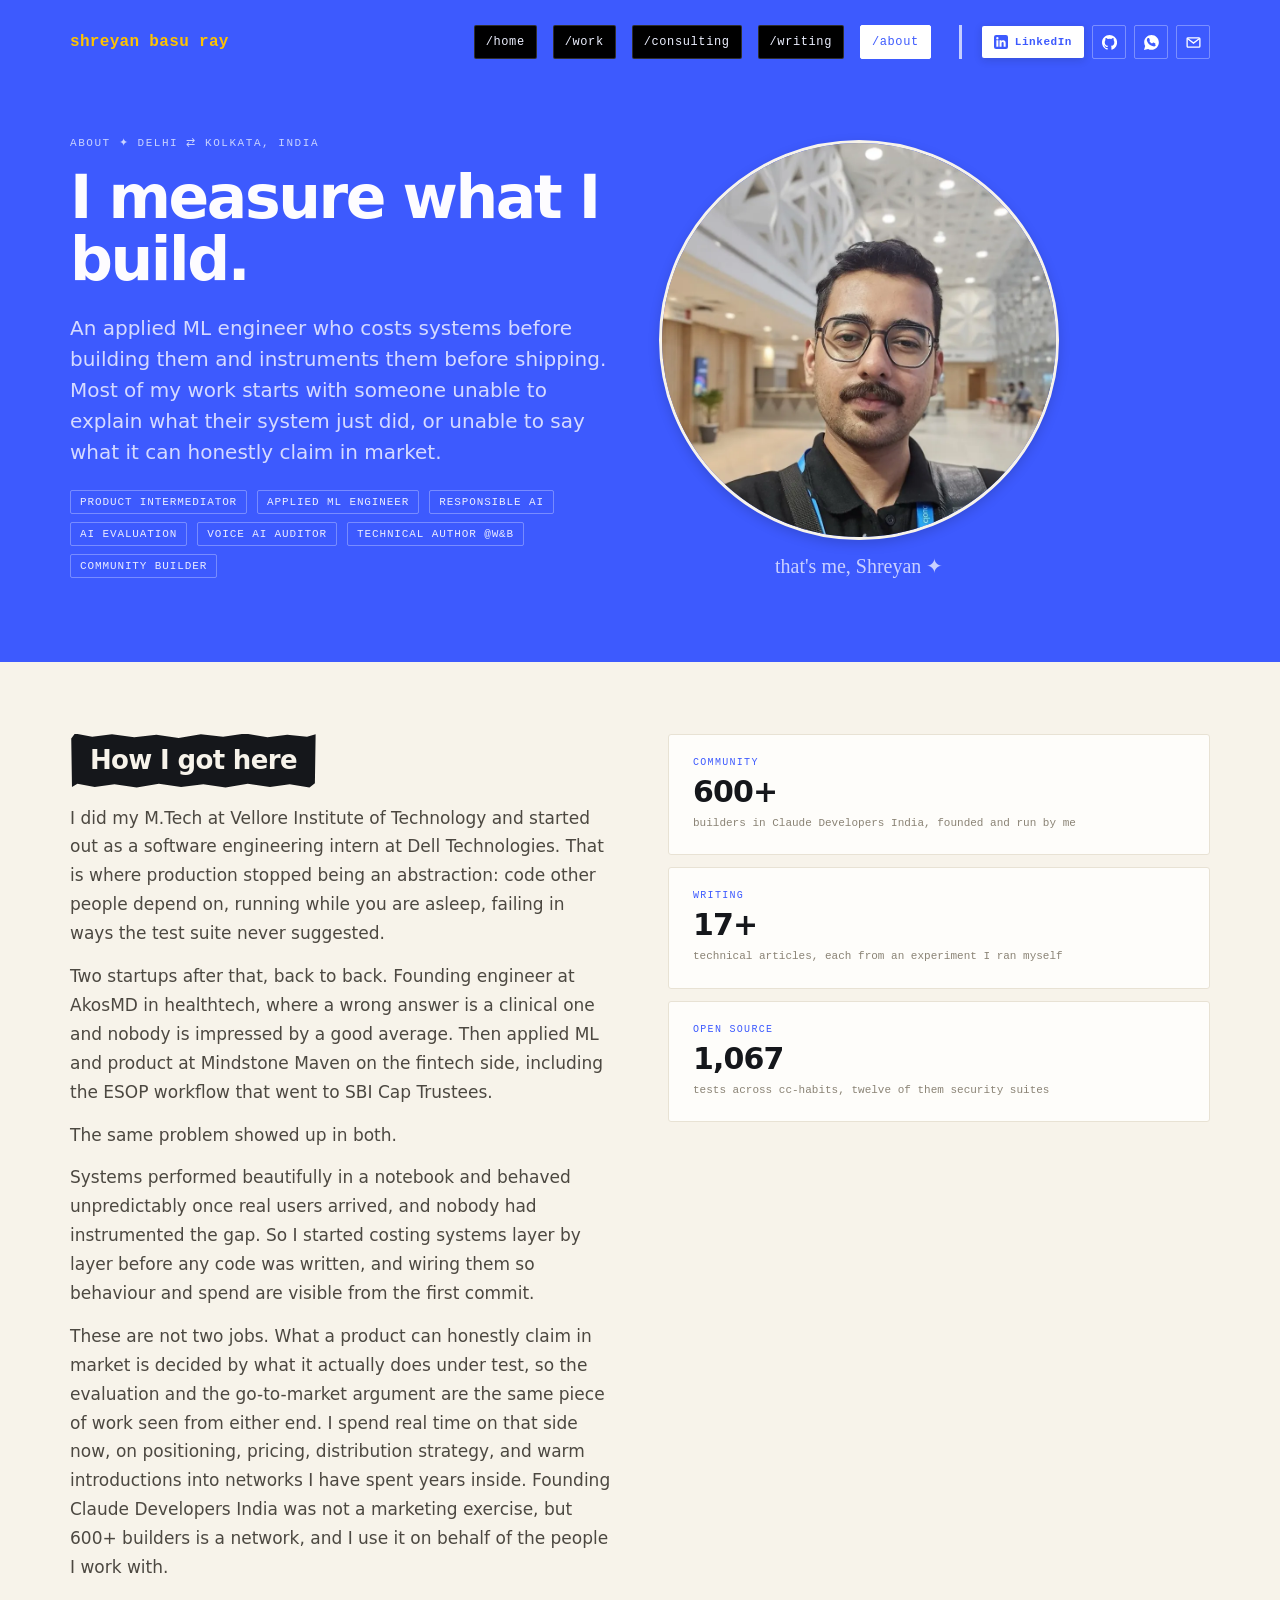
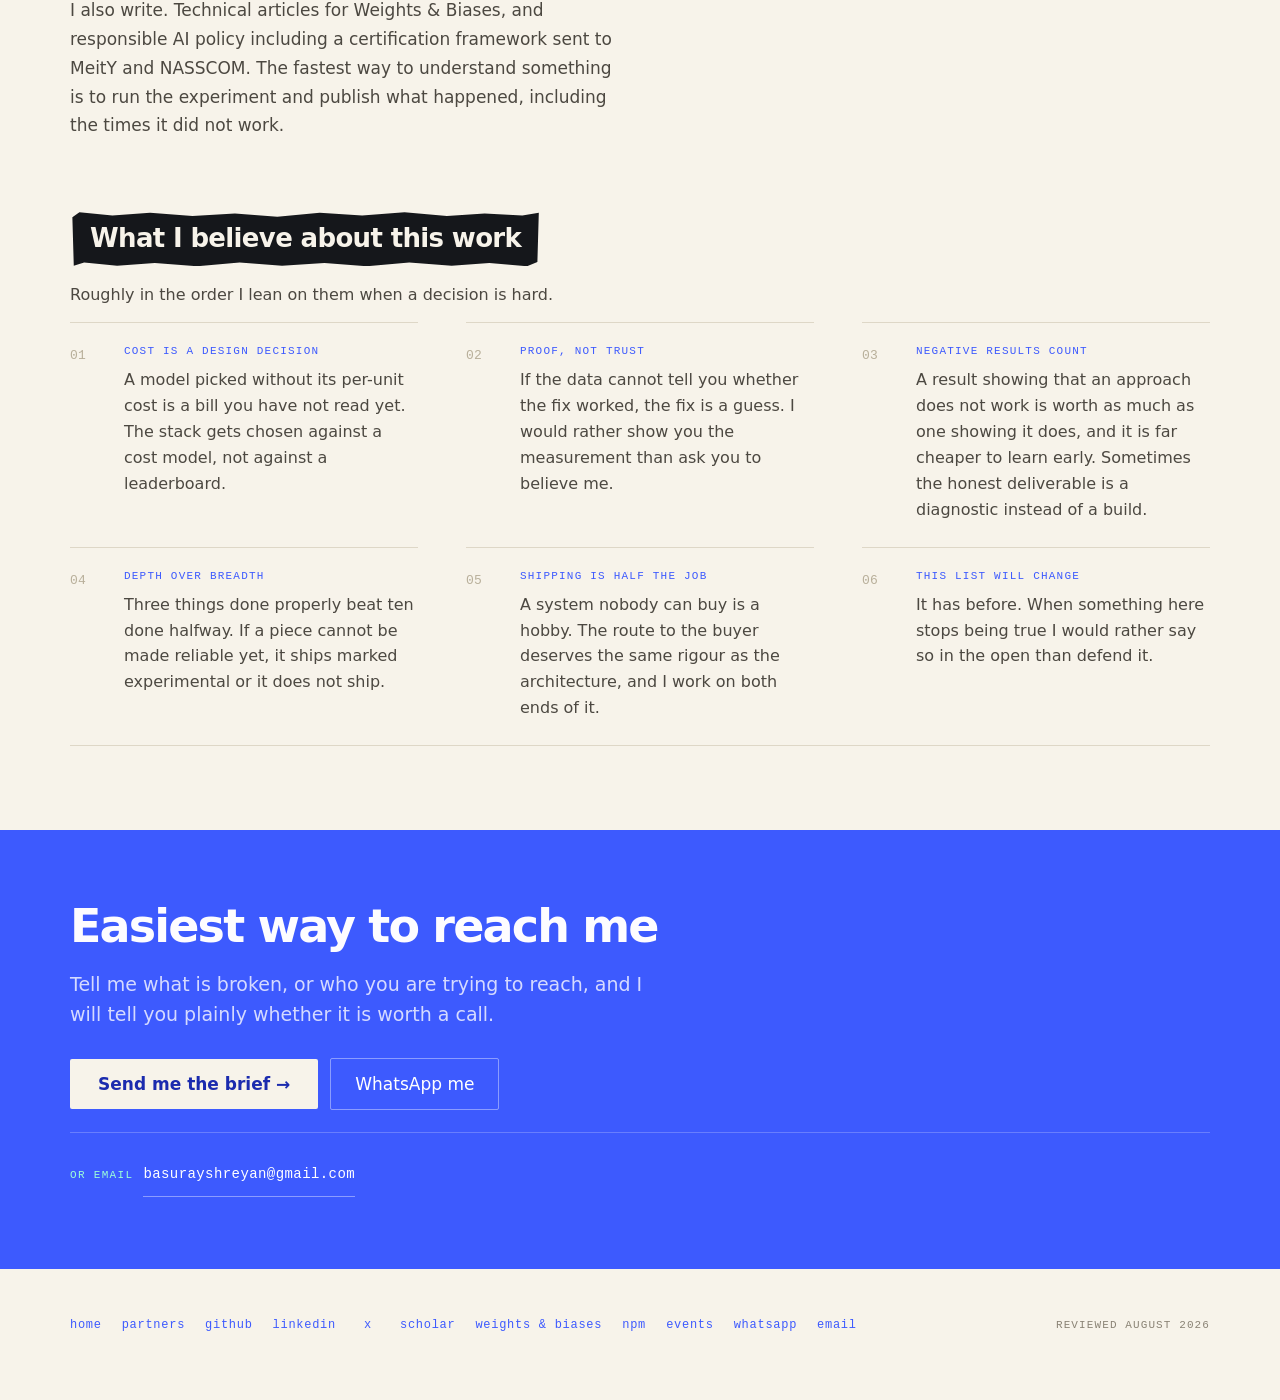
==== commit 28b843e7: "Roll LinkedIn pill sitewide in brand colour, desktop and mobile Use the site accent (#3D5AFE on whit" ====
--- a/about/index.html
+++ b/about/index.html
@@ -86,6 +86,7 @@
 <style>picture{display:contents}img{max-width:100%}:focus{outline:2px solid #FFC300;outline-offset:2px}:focus:not(:focus-visible){outline:none}:focus-visible{outline:2px solid #FFC300;outline-offset:2px}</style>
 <style>.hv1:hover{background:#FFFFFF !important;color:#3D5AFE !important;border-color:#FFFFFF !important}.hv1:focus-visible{background:#FFFFFF !important;color:#3D5AFE !important;border-color:#FFFFFF !important}.hv2:hover{background:#FFFFFF !important;color:#3D5AFE !important}.hv2:focus-visible{background:#FFFFFF !important;color:#3D5AFE !important}.hv3:hover{background:#FFFFFF !important}.hv3:focus-visible{background:#FFFFFF !important}.hv4:hover{background:rgba(255,255,255,.12) !important}.hv4:focus-visible{background:rgba(255,255,255,.12) !important}.hv5:hover{border-color:#FFFFFF !important}.hv5:focus-visible{border-color:#FFFFFF !important}</style>
 <script type="application/ld+json">{"@context":"https://schema.org","@graph":[{"@type":"Person","@id":"https://shreyanbasuray.com/#person","name":"Shreyan Basu Ray","alternateName":["Shreyan Basu","Shreyan Ray","shreyanbasuray"],"givenName":"Shreyan","familyName":"Basu Ray","url":"https://shreyanbasuray.com/","mainEntityOfPage":"https://shreyanbasuray.com/","image":"https://shreyanbasuray.com/assets/portrait-real.jpg","jobTitle":["Applied Machine Learning Engineer","AI Product Advisor","Responsible AI Consultant","Voice AI Auditor"],"email":"mailto:basurayshreyan@gmail.com","description":"Advises founders and product teams on the path from AI product build to commercial launch: independent evaluation and red-team work on AI products, responsible AI readiness, and go-to-market strategy grounded in what the product can honestly claim.","address":{"@type":"PostalAddress","addressCountry":"IN"},"knowsAbout":["Machine learning engineering","Production AI systems","Large language models","AI agents","LLM evaluation","LLM observability","MLOps","Responsible AI","AI governance","Quantum machine learning","Retrieval-augmented generation","Natural language to SQL","Cost modelling for AI systems","AI red teaming","Adversarial testing of LLM applications","Prompt injection","Jailbreak resistance testing","AI assurance","AI product positioning","Go-to-market strategy for AI products","OWASP Top 10 for LLM Applications","MITRE ATLAS","NIST AI Risk Management Framework","ISO/IEC 42001","DPDP Act 2023","Voice AI agents","Voice agent evaluation","Conversational AI diagnostics","Telephony and speech audio analysis"],"sameAs":["https://github.com/Shreyan1","https://www.linkedin.com/in/shreyanbasuray","https://x.com/theengineerboy1","https://orcid.org/0000-0002-2641-8048","https://scholar.google.com/citations?user=vih7SfEAAAAJ&hl=en","https://wandb.ai/basurayshreyan","https://www.npmjs.com/~shreyanbr","https://huggingface.co/shreyanbr","https://www.mathworks.com/matlabcentral/profile/authors/23980008","https://pypi.org/user/shreyanbr/"]},{"@type":"WebSite","@id":"https://shreyanbasuray.com/#website","url":"https://shreyanbasuray.com/","name":"Shreyan Basu Ray","description":"Applied ML engineer based in India. I measure what I build: production AI for finance and healthcare, independent evaluation of AI products, and responsible AI.","inLanguage":"en","publisher":{"@id":"https://shreyanbasuray.com/#person"}},{"@type":"ProfilePage","@id":"https://shreyanbasuray.com/about/#page","url":"https://shreyanbasuray.com/about/","name":"About | Shreyan Basu Ray, Applied ML Engineer in India","description":"Applied ML engineer based in India. I measure what I build: production AI for finance and healthcare, independent evaluation of AI products, and responsible AI.","isPartOf":{"@id":"https://shreyanbasuray.com/#website"},"about":{"@id":"https://shreyanbasuray.com/#person"},"mainEntity":{"@id":"https://shreyanbasuray.com/#person"},"inLanguage":"en"},{"@type":"BreadcrumbList","@id":"https://shreyanbasuray.com/about/#breadcrumb","itemListElement":[{"@type":"ListItem","position":1,"name":"Home","item":"https://shreyanbasuray.com/"},{"@type":"ListItem","position":2,"name":"About","item":"https://shreyanbasuray.com/about/"}]}]}</script>
+<style>.hvli:hover{background:#EEF1FF !important;color:#1B2BAE !important}.hvli:focus-visible{background:#EEF1FF !important;color:#1B2BAE !important}</style>
 </head>
 <body>
 <div style="background:#F7F3EA;color:#15171B;font-family:Outfit,system-ui,sans-serif;">
@@ -103,11 +104,9 @@
         <a href="/about/" style="color:#3D5AFE;padding:9px 11px;border-radius:2px;border:1px solid #FFFFFF;background-color:#FFFFFF;">/about</a>
       </div>
       <div style="display:flex;gap:8px;align-items:center;padding-left:20px;border-left:3px solid rgba(255,255,255,.7);">
+        <a href="https://www.linkedin.com/in/shreyanbasuray" class="hvli" aria-label="Connect on LinkedIn" style="display:inline-flex;align-items:center;gap:7px;height:32px;padding:0 12px;border-radius:2px;background:#FFFFFF;color:#3D5AFE;font-family:'JetBrains Mono',monospace;font-size:11px;letter-spacing:.05em;font-weight:700;white-space:nowrap;box-shadow:0 2px 8px rgba(21,23,27,.16);" target="_blank" rel="noopener noreferrer"><svg width="14" height="14" viewBox="0 0 16 16" fill="currentColor" aria-hidden="true"><path d="M13.6 0H2.4A2.4 2.4 0 0 0 0 2.4v11.2A2.4 2.4 0 0 0 2.4 16h11.2a2.4 2.4 0 0 0 2.4-2.4V2.4A2.4 2.4 0 0 0 13.6 0zM5 13.3H2.7V6.1H5v7.2zM3.85 5.1a1.34 1.34 0 1 1 0-2.68 1.34 1.34 0 0 1 0 2.68zM13.3 13.3H11V9.5c0-.9-.32-1.52-1.13-1.52-.62 0-.99.42-1.15.82-.06.15-.08.35-.08.55v3.95H6.35s.03-6.4 0-7.2h2.29v1.02c.3-.47.85-1.14 2.06-1.14 1.5 0 2.6.98 2.6 3.08v4.24z"></path></svg>LinkedIn</a>
         <a href="https://github.com/Shreyan1" aria-label="GitHub" style="display:flex;align-items:center;justify-content:center;width:32px;height:32px;border:1px solid rgba(255,255,255,.32);border-radius:2px;color:#FFFFFF;" target="_blank" rel="noopener noreferrer" class="hv2">
           <svg width="15" height="15" viewBox="0 0 16 16" fill="currentColor" aria-hidden="true"><path d="M8 0C3.58 0 0 3.58 0 8c0 3.54 2.29 6.53 5.47 7.59.4.07.55-.17.55-.38v-1.34c-2.23.49-2.7-1.07-2.7-1.07-.36-.93-.89-1.18-.89-1.18-.73-.5.05-.49.05-.49.81.06 1.23.83 1.23.83.72 1.23 1.88.87 2.34.67.07-.52.28-.87.51-1.07-1.78-.2-3.64-.89-3.64-3.95 0-.87.31-1.59.83-2.15-.08-.2-.36-1.02.08-2.12 0 0 .67-.21 2.2.82a7.6 7.6 0 0 1 4 0c1.53-1.03 2.2-.82 2.2-.82.44 1.1.16 1.92.08 2.12.52.56.83 1.28.83 2.15 0 3.07-1.87 3.75-3.65 3.95.29.25.54.73.54 1.48v2.19c0 .21.15.46.55.38A8 8 0 0 0 8 0z"></path></svg>
-        </a>
-        <a href="https://www.linkedin.com/in/shreyanbasuray" aria-label="LinkedIn" style="display:flex;align-items:center;justify-content:center;width:32px;height:32px;border:1px solid rgba(255,255,255,.32);border-radius:2px;color:#FFFFFF;" target="_blank" rel="noopener noreferrer" class="hv2">
-          <svg width="15" height="15" viewBox="0 0 16 16" fill="currentColor" aria-hidden="true"><path d="M13.6 0H2.4A2.4 2.4 0 0 0 0 2.4v11.2A2.4 2.4 0 0 0 2.4 16h11.2a2.4 2.4 0 0 0 2.4-2.4V2.4A2.4 2.4 0 0 0 13.6 0zM5 13.3H2.7V6.1H5v7.2zM3.85 5.1a1.34 1.34 0 1 1 0-2.68 1.34 1.34 0 0 1 0 2.68zM13.3 13.3H11V9.5c0-.9-.32-1.52-1.13-1.52-.62 0-.99.42-1.15.82-.06.15-.08.35-.08.55v3.95H6.35s.03-6.4 0-7.2h2.29v1.02c.3-.47.85-1.14 2.06-1.14 1.5 0 2.6.98 2.6 3.08v4.24z"></path></svg>
         </a>
         <a href="https://api.whatsapp.com/send/?phone=919830152522&amp;text=Hey%20Shreyan!%20I%20reached%20out%20from%20your%20website.&amp;type=phone_number&amp;app_absent=0" aria-label="WhatsApp" style="display:flex;align-items:center;justify-content:center;width:32px;height:32px;border:1px solid rgba(255,255,255,.32);border-radius:2px;color:#FFFFFF;" target="_blank" rel="noopener noreferrer" class="hv2">
           <svg width="15" height="15" viewBox="0 0 16 16" fill="currentColor" aria-hidden="true"><path d="M8.02 0C3.7 0 .2 3.5.2 7.82c0 1.38.36 2.72 1.04 3.9L0 16l4.4-1.16a7.8 7.8 0 0 0 3.62.9c4.32 0 7.82-3.5 7.82-7.82S12.34 0 8.02 0zm4.6 11.06c-.2.55-1.16 1.06-1.6 1.1-.44.05-.86.22-2.9-.6-2.46-.99-4-3.5-4.12-3.66-.12-.16-.98-1.3-.98-2.48 0-1.18.62-1.76.84-2 .22-.24.48-.3.64-.3h.46c.15 0 .35-.06.54.4l.75 1.8c.06.13.1.28.01.45l-.28.42c-.09.12-.19.25-.08.44.11.19.5.82 1.07 1.33.73.65 1.35.86 1.54.95.19.1.3.08.42-.05l.6-.7c.15-.19.28-.14.47-.07l1.7.8c.19.09.32.13.37.21.05.08.05.48-.15 1.03z"></path></svg>
@@ -130,8 +129,8 @@
         <a href="/writing/" class="navlink">/writing<span aria-hidden="true">→</span></a>
         <a href="/about/" class="navlink" aria-current="page">/about<span aria-hidden="true">•</span></a>
         <div style="display:flex;flex-wrap:wrap;gap:10px;padding-top:18px;">
-          <a href="https://github.com/Shreyan1" aria-label="GitHub" style="display:flex;align-items:center;justify-content:center;width:44px;height:44px;border:1px solid rgba(255,255,255,.35);border-radius:2px;color:#FFFFFF;"><svg width="17" height="17" viewBox="0 0 16 16" fill="currentColor" aria-hidden="true"><path d="M8 0C3.58 0 0 3.58 0 8c0 3.54 2.29 6.53 5.47 7.59.4.07.55-.17.55-.38v-1.34c-2.23.49-2.7-1.07-2.7-1.07-.36-.93-.89-1.18-.89-1.18-.73-.5.05-.49.05-.49.81.06 1.23.83 1.23.83.72 1.23 1.88.87 2.34.67.07-.52.28-.87.51-1.07-1.78-.2-3.64-.89-3.64-3.95 0-.87.31-1.59.83-2.15-.08-.2-.36-1.02.08-2.12 0 0 .67-.21 2.2.82a7.6 7.6 0 0 1 4 0c1.53-1.03 2.2-.82 2.2-.82.44 1.1.16 1.92.08 2.12.52.56.83 1.28.83 2.15 0 3.07-1.87 3.75-3.65 3.95.29.25.54.73.54 1.48v2.19c0 .21.15.46.55.38A8 8 0 0 0 8 0z"></path></svg></a>
-          <a href="https://www.linkedin.com/in/shreyanbasuray" aria-label="LinkedIn" style="display:flex;align-items:center;justify-content:center;width:44px;height:44px;border:1px solid rgba(255,255,255,.35);border-radius:2px;color:#FFFFFF;"><svg width="17" height="17" viewBox="0 0 16 16" fill="currentColor" aria-hidden="true"><path d="M13.6 0H2.4A2.4 2.4 0 0 0 0 2.4v11.2A2.4 2.4 0 0 0 2.4 16h11.2a2.4 2.4 0 0 0 2.4-2.4V2.4A2.4 2.4 0 0 0 13.6 0zM5 13.3H2.7V6.1H5v7.2zM3.85 5.1a1.34 1.34 0 1 1 0-2.68 1.34 1.34 0 0 1 0 2.68zM13.3 13.3H11V9.5c0-.9-.32-1.52-1.13-1.52-.62 0-.99.42-1.15.82-.06.15-.08.35-.08.55v3.95H6.35s.03-6.4 0-7.2h2.29v1.02c.3-.47.85-1.14 2.06-1.14 1.5 0 2.6.98 2.6 3.08v4.24z"></path></svg></a>
+          <a href="https://www.linkedin.com/in/shreyanbasuray" class="hvli" aria-label="Connect on LinkedIn" style="display:inline-flex;align-items:center;gap:9px;height:44px;padding:0 18px;border-radius:2px;background:#FFFFFF;color:#3D5AFE;font-family:'JetBrains Mono',monospace;font-size:13px;letter-spacing:.05em;font-weight:700;white-space:nowrap;" target="_blank" rel="noopener noreferrer"><svg width="17" height="17" viewBox="0 0 16 16" fill="currentColor" aria-hidden="true"><path d="M13.6 0H2.4A2.4 2.4 0 0 0 0 2.4v11.2A2.4 2.4 0 0 0 2.4 16h11.2a2.4 2.4 0 0 0 2.4-2.4V2.4A2.4 2.4 0 0 0 13.6 0zM5 13.3H2.7V6.1H5v7.2zM3.85 5.1a1.34 1.34 0 1 1 0-2.68 1.34 1.34 0 0 1 0 2.68zM13.3 13.3H11V9.5c0-.9-.32-1.52-1.13-1.52-.62 0-.99.42-1.15.82-.06.15-.08.35-.08.55v3.95H6.35s.03-6.4 0-7.2h2.29v1.02c.3-.47.85-1.14 2.06-1.14 1.5 0 2.6.98 2.6 3.08v4.24z"></path></svg>LinkedIn</a>
+        <a href="https://github.com/Shreyan1" aria-label="GitHub" style="display:flex;align-items:center;justify-content:center;width:44px;height:44px;border:1px solid rgba(255,255,255,.35);border-radius:2px;color:#FFFFFF;"><svg width="17" height="17" viewBox="0 0 16 16" fill="currentColor" aria-hidden="true"><path d="M8 0C3.58 0 0 3.58 0 8c0 3.54 2.29 6.53 5.47 7.59.4.07.55-.17.55-.38v-1.34c-2.23.49-2.7-1.07-2.7-1.07-.36-.93-.89-1.18-.89-1.18-.73-.5.05-.49.05-.49.81.06 1.23.83 1.23.83.72 1.23 1.88.87 2.34.67.07-.52.28-.87.51-1.07-1.78-.2-3.64-.89-3.64-3.95 0-.87.31-1.59.83-2.15-.08-.2-.36-1.02.08-2.12 0 0 .67-.21 2.2.82a7.6 7.6 0 0 1 4 0c1.53-1.03 2.2-.82 2.2-.82.44 1.1.16 1.92.08 2.12.52.56.83 1.28.83 2.15 0 3.07-1.87 3.75-3.65 3.95.29.25.54.73.54 1.48v2.19c0 .21.15.46.55.38A8 8 0 0 0 8 0z"></path></svg></a>
           <a href="https://api.whatsapp.com/send/?phone=919830152522&amp;text=Hey%20Shreyan!%20I%20reached%20out%20from%20your%20website.&amp;type=phone_number&amp;app_absent=0" aria-label="WhatsApp" style="display:flex;align-items:center;justify-content:center;width:44px;height:44px;border:1px solid rgba(255,255,255,.35);border-radius:2px;color:#FFFFFF;"><svg width="17" height="17" viewBox="0 0 16 16" fill="currentColor" aria-hidden="true"><path d="M8.02 0C3.7 0 .2 3.5.2 7.82c0 1.38.36 2.72 1.04 3.9L0 16l4.4-1.16a7.8 7.8 0 0 0 3.62.9c4.32 0 7.82-3.5 7.82-7.82S12.34 0 8.02 0zm4.6 11.06c-.2.55-1.16 1.06-1.6 1.1-.44.05-.86.22-2.9-.6-2.46-.99-4-3.5-4.12-3.66-.12-.16-.98-1.3-.98-2.48 0-1.18.62-1.76.84-2 .22-.24.48-.3.64-.3h.46c.15 0 .35-.06.54.4l.75 1.8c.06.13.1.28.01.45l-.28.42c-.09.12-.19.25-.08.44.11.19.5.82 1.07 1.33.73.65 1.35.86 1.54.95.19.1.3.08.42-.05l.6-.7c.15-.19.28-.14.47-.07l1.7.8c.19.09.32.13.37.21.05.08.05.48-.15 1.03z"></path></svg></a>
           <a href="mailto:basurayshreyan@gmail.com" aria-label="Email" style="display:flex;align-items:center;justify-content:center;width:44px;height:44px;border:1px solid rgba(255,255,255,.35);border-radius:2px;color:#FFFFFF;"><svg width="17" height="17" viewBox="0 0 16 16" fill="none" stroke="currentColor" stroke-width="1.4" aria-hidden="true"><rect x="1.2" y="3" width="13.6" height="10" rx="1"></rect><path d="M1.6 3.8 8 8.6l6.4-4.8"></path></svg></a>
         </div>
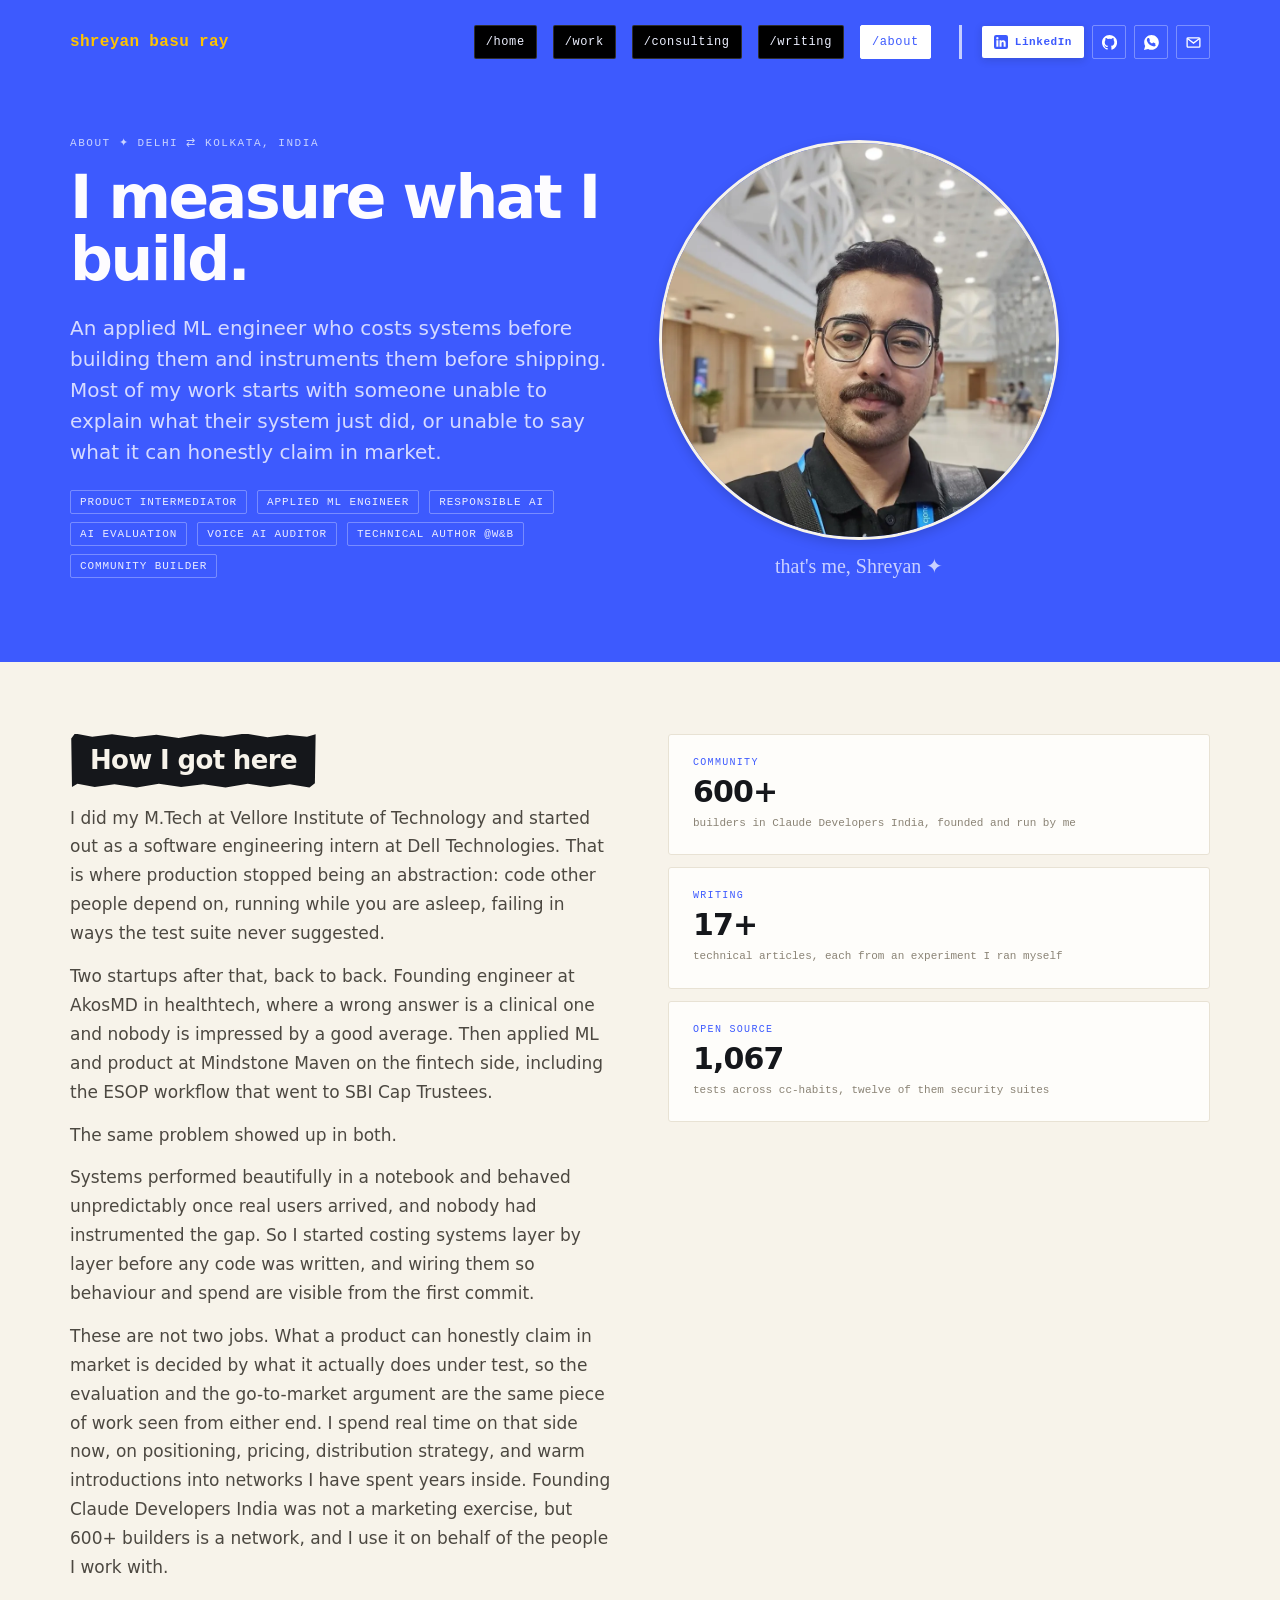
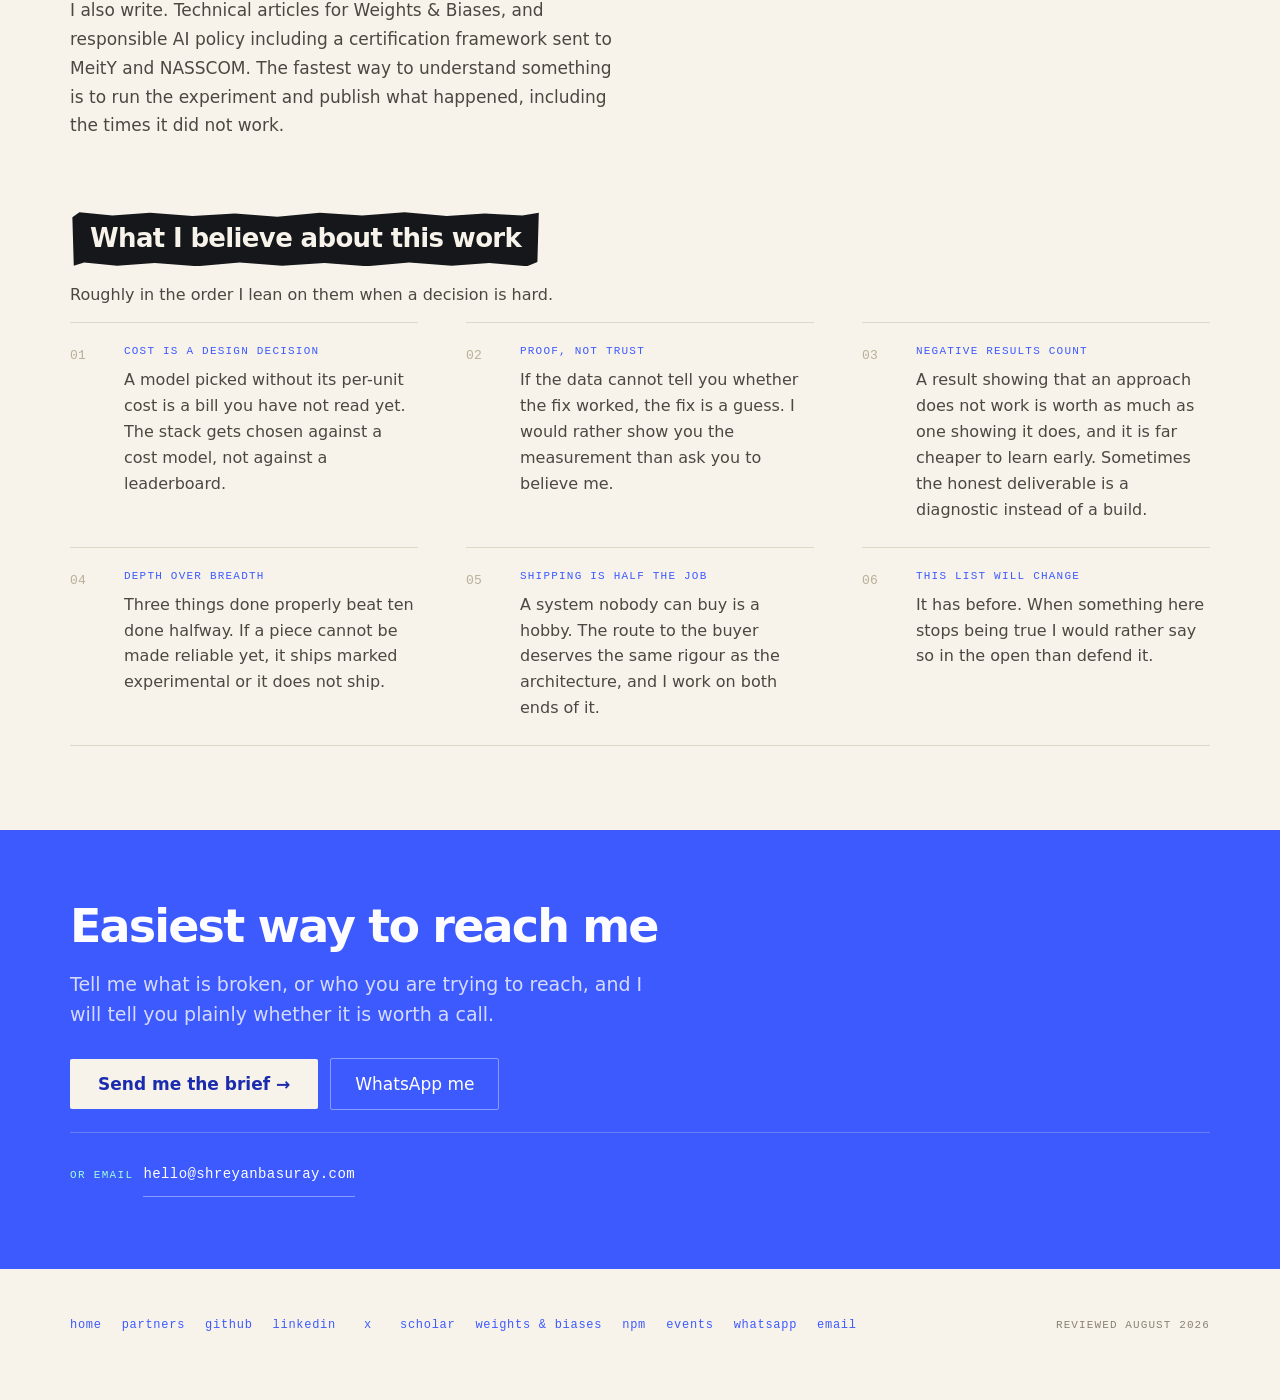
==== commit 9b17b7a2: "Switch the public contact to the branded hello@ mailbox Replace basurayshreyan@gmail.com with hello@" ====
--- a/about/index.html
+++ b/about/index.html
@@ -85,7 +85,7 @@
 </style>
 <style>picture{display:contents}img{max-width:100%}:focus{outline:2px solid #FFC300;outline-offset:2px}:focus:not(:focus-visible){outline:none}:focus-visible{outline:2px solid #FFC300;outline-offset:2px}</style>
 <style>.hv1:hover{background:#FFFFFF !important;color:#3D5AFE !important;border-color:#FFFFFF !important}.hv1:focus-visible{background:#FFFFFF !important;color:#3D5AFE !important;border-color:#FFFFFF !important}.hv2:hover{background:#FFFFFF !important;color:#3D5AFE !important}.hv2:focus-visible{background:#FFFFFF !important;color:#3D5AFE !important}.hv3:hover{background:#FFFFFF !important}.hv3:focus-visible{background:#FFFFFF !important}.hv4:hover{background:rgba(255,255,255,.12) !important}.hv4:focus-visible{background:rgba(255,255,255,.12) !important}.hv5:hover{border-color:#FFFFFF !important}.hv5:focus-visible{border-color:#FFFFFF !important}</style>
-<script type="application/ld+json">{"@context":"https://schema.org","@graph":[{"@type":"Person","@id":"https://shreyanbasuray.com/#person","name":"Shreyan Basu Ray","alternateName":["Shreyan Basu","Shreyan Ray","shreyanbasuray"],"givenName":"Shreyan","familyName":"Basu Ray","url":"https://shreyanbasuray.com/","mainEntityOfPage":"https://shreyanbasuray.com/","image":"https://shreyanbasuray.com/assets/portrait-real.jpg","jobTitle":["Applied Machine Learning Engineer","AI Product Advisor","Responsible AI Consultant","Voice AI Auditor"],"email":"mailto:basurayshreyan@gmail.com","description":"Advises founders and product teams on the path from AI product build to commercial launch: independent evaluation and red-team work on AI products, responsible AI readiness, and go-to-market strategy grounded in what the product can honestly claim.","address":{"@type":"PostalAddress","addressCountry":"IN"},"knowsAbout":["Machine learning engineering","Production AI systems","Large language models","AI agents","LLM evaluation","LLM observability","MLOps","Responsible AI","AI governance","Quantum machine learning","Retrieval-augmented generation","Natural language to SQL","Cost modelling for AI systems","AI red teaming","Adversarial testing of LLM applications","Prompt injection","Jailbreak resistance testing","AI assurance","AI product positioning","Go-to-market strategy for AI products","OWASP Top 10 for LLM Applications","MITRE ATLAS","NIST AI Risk Management Framework","ISO/IEC 42001","DPDP Act 2023","Voice AI agents","Voice agent evaluation","Conversational AI diagnostics","Telephony and speech audio analysis"],"sameAs":["https://github.com/Shreyan1","https://www.linkedin.com/in/shreyanbasuray","https://x.com/theengineerboy1","https://orcid.org/0000-0002-2641-8048","https://scholar.google.com/citations?user=vih7SfEAAAAJ&hl=en","https://wandb.ai/basurayshreyan","https://www.npmjs.com/~shreyanbr","https://huggingface.co/shreyanbr","https://www.mathworks.com/matlabcentral/profile/authors/23980008","https://pypi.org/user/shreyanbr/"]},{"@type":"WebSite","@id":"https://shreyanbasuray.com/#website","url":"https://shreyanbasuray.com/","name":"Shreyan Basu Ray","description":"Applied ML engineer based in India. I measure what I build: production AI for finance and healthcare, independent evaluation of AI products, and responsible AI.","inLanguage":"en","publisher":{"@id":"https://shreyanbasuray.com/#person"}},{"@type":"ProfilePage","@id":"https://shreyanbasuray.com/about/#page","url":"https://shreyanbasuray.com/about/","name":"About | Shreyan Basu Ray, Applied ML Engineer in India","description":"Applied ML engineer based in India. I measure what I build: production AI for finance and healthcare, independent evaluation of AI products, and responsible AI.","isPartOf":{"@id":"https://shreyanbasuray.com/#website"},"about":{"@id":"https://shreyanbasuray.com/#person"},"mainEntity":{"@id":"https://shreyanbasuray.com/#person"},"inLanguage":"en"},{"@type":"BreadcrumbList","@id":"https://shreyanbasuray.com/about/#breadcrumb","itemListElement":[{"@type":"ListItem","position":1,"name":"Home","item":"https://shreyanbasuray.com/"},{"@type":"ListItem","position":2,"name":"About","item":"https://shreyanbasuray.com/about/"}]}]}</script>
+<script type="application/ld+json">{"@context":"https://schema.org","@graph":[{"@type":"Person","@id":"https://shreyanbasuray.com/#person","name":"Shreyan Basu Ray","alternateName":["Shreyan Basu","Shreyan Ray","shreyanbasuray"],"givenName":"Shreyan","familyName":"Basu Ray","url":"https://shreyanbasuray.com/","mainEntityOfPage":"https://shreyanbasuray.com/","image":"https://shreyanbasuray.com/assets/portrait-real.jpg","jobTitle":["Applied Machine Learning Engineer","AI Product Advisor","Responsible AI Consultant","Voice AI Auditor"],"email":"mailto:hello@shreyanbasuray.com","description":"Advises founders and product teams on the path from AI product build to commercial launch: independent evaluation and red-team work on AI products, responsible AI readiness, and go-to-market strategy grounded in what the product can honestly claim.","address":{"@type":"PostalAddress","addressCountry":"IN"},"knowsAbout":["Machine learning engineering","Production AI systems","Large language models","AI agents","LLM evaluation","LLM observability","MLOps","Responsible AI","AI governance","Quantum machine learning","Retrieval-augmented generation","Natural language to SQL","Cost modelling for AI systems","AI red teaming","Adversarial testing of LLM applications","Prompt injection","Jailbreak resistance testing","AI assurance","AI product positioning","Go-to-market strategy for AI products","OWASP Top 10 for LLM Applications","MITRE ATLAS","NIST AI Risk Management Framework","ISO/IEC 42001","DPDP Act 2023","Voice AI agents","Voice agent evaluation","Conversational AI diagnostics","Telephony and speech audio analysis"],"sameAs":["https://github.com/Shreyan1","https://www.linkedin.com/in/shreyanbasuray","https://x.com/theengineerboy1","https://orcid.org/0000-0002-2641-8048","https://scholar.google.com/citations?user=vih7SfEAAAAJ&hl=en","https://wandb.ai/basurayshreyan","https://www.npmjs.com/~shreyanbr","https://huggingface.co/shreyanbr","https://www.mathworks.com/matlabcentral/profile/authors/23980008","https://pypi.org/user/shreyanbr/"]},{"@type":"WebSite","@id":"https://shreyanbasuray.com/#website","url":"https://shreyanbasuray.com/","name":"Shreyan Basu Ray","description":"Applied ML engineer based in India. I measure what I build: production AI for finance and healthcare, independent evaluation of AI products, and responsible AI.","inLanguage":"en","publisher":{"@id":"https://shreyanbasuray.com/#person"}},{"@type":"ProfilePage","@id":"https://shreyanbasuray.com/about/#page","url":"https://shreyanbasuray.com/about/","name":"About | Shreyan Basu Ray, Applied ML Engineer in India","description":"Applied ML engineer based in India. I measure what I build: production AI for finance and healthcare, independent evaluation of AI products, and responsible AI.","isPartOf":{"@id":"https://shreyanbasuray.com/#website"},"about":{"@id":"https://shreyanbasuray.com/#person"},"mainEntity":{"@id":"https://shreyanbasuray.com/#person"},"inLanguage":"en"},{"@type":"BreadcrumbList","@id":"https://shreyanbasuray.com/about/#breadcrumb","itemListElement":[{"@type":"ListItem","position":1,"name":"Home","item":"https://shreyanbasuray.com/"},{"@type":"ListItem","position":2,"name":"About","item":"https://shreyanbasuray.com/about/"}]}]}</script>
 <style>.hvli:hover{background:#EEF1FF !important;color:#1B2BAE !important}.hvli:focus-visible{background:#EEF1FF !important;color:#1B2BAE !important}</style>
 </head>
 <body>
@@ -111,7 +111,7 @@
         <a href="https://api.whatsapp.com/send/?phone=919830152522&amp;text=Hey%20Shreyan!%20I%20reached%20out%20from%20your%20website.&amp;type=phone_number&amp;app_absent=0" aria-label="WhatsApp" style="display:flex;align-items:center;justify-content:center;width:32px;height:32px;border:1px solid rgba(255,255,255,.32);border-radius:2px;color:#FFFFFF;" target="_blank" rel="noopener noreferrer" class="hv2">
           <svg width="15" height="15" viewBox="0 0 16 16" fill="currentColor" aria-hidden="true"><path d="M8.02 0C3.7 0 .2 3.5.2 7.82c0 1.38.36 2.72 1.04 3.9L0 16l4.4-1.16a7.8 7.8 0 0 0 3.62.9c4.32 0 7.82-3.5 7.82-7.82S12.34 0 8.02 0zm4.6 11.06c-.2.55-1.16 1.06-1.6 1.1-.44.05-.86.22-2.9-.6-2.46-.99-4-3.5-4.12-3.66-.12-.16-.98-1.3-.98-2.48 0-1.18.62-1.76.84-2 .22-.24.48-.3.64-.3h.46c.15 0 .35-.06.54.4l.75 1.8c.06.13.1.28.01.45l-.28.42c-.09.12-.19.25-.08.44.11.19.5.82 1.07 1.33.73.65 1.35.86 1.54.95.19.1.3.08.42-.05l.6-.7c.15-.19.28-.14.47-.07l1.7.8c.19.09.32.13.37.21.05.08.05.48-.15 1.03z"></path></svg>
         </a>
-        <a href="mailto:basurayshreyan@gmail.com" aria-label="Email" style="display:flex;align-items:center;justify-content:center;width:32px;height:32px;border:1px solid rgba(255,255,255,.32);border-radius:2px;color:#FFFFFF;" class="hv2">
+        <a href="mailto:hello@shreyanbasuray.com" aria-label="Email" style="display:flex;align-items:center;justify-content:center;width:32px;height:32px;border:1px solid rgba(255,255,255,.32);border-radius:2px;color:#FFFFFF;" class="hv2">
           <svg width="15" height="15" viewBox="0 0 16 16" fill="none" stroke="currentColor" stroke-width="1.4" aria-hidden="true"><rect x="1.2" y="3" width="13.6" height="10" rx="1"></rect><path d="M1.6 3.8 8 8.6l6.4-4.8"></path></svg>
         </a>
       </div>
@@ -132,7 +132,7 @@
           <a href="https://www.linkedin.com/in/shreyanbasuray" class="hvli" aria-label="Connect on LinkedIn" style="display:inline-flex;align-items:center;gap:9px;height:44px;padding:0 18px;border-radius:2px;background:#FFFFFF;color:#3D5AFE;font-family:'JetBrains Mono',monospace;font-size:13px;letter-spacing:.05em;font-weight:700;white-space:nowrap;" target="_blank" rel="noopener noreferrer"><svg width="17" height="17" viewBox="0 0 16 16" fill="currentColor" aria-hidden="true"><path d="M13.6 0H2.4A2.4 2.4 0 0 0 0 2.4v11.2A2.4 2.4 0 0 0 2.4 16h11.2a2.4 2.4 0 0 0 2.4-2.4V2.4A2.4 2.4 0 0 0 13.6 0zM5 13.3H2.7V6.1H5v7.2zM3.85 5.1a1.34 1.34 0 1 1 0-2.68 1.34 1.34 0 0 1 0 2.68zM13.3 13.3H11V9.5c0-.9-.32-1.52-1.13-1.52-.62 0-.99.42-1.15.82-.06.15-.08.35-.08.55v3.95H6.35s.03-6.4 0-7.2h2.29v1.02c.3-.47.85-1.14 2.06-1.14 1.5 0 2.6.98 2.6 3.08v4.24z"></path></svg>LinkedIn</a>
         <a href="https://github.com/Shreyan1" aria-label="GitHub" style="display:flex;align-items:center;justify-content:center;width:44px;height:44px;border:1px solid rgba(255,255,255,.35);border-radius:2px;color:#FFFFFF;"><svg width="17" height="17" viewBox="0 0 16 16" fill="currentColor" aria-hidden="true"><path d="M8 0C3.58 0 0 3.58 0 8c0 3.54 2.29 6.53 5.47 7.59.4.07.55-.17.55-.38v-1.34c-2.23.49-2.7-1.07-2.7-1.07-.36-.93-.89-1.18-.89-1.18-.73-.5.05-.49.05-.49.81.06 1.23.83 1.23.83.72 1.23 1.88.87 2.34.67.07-.52.28-.87.51-1.07-1.78-.2-3.64-.89-3.64-3.95 0-.87.31-1.59.83-2.15-.08-.2-.36-1.02.08-2.12 0 0 .67-.21 2.2.82a7.6 7.6 0 0 1 4 0c1.53-1.03 2.2-.82 2.2-.82.44 1.1.16 1.92.08 2.12.52.56.83 1.28.83 2.15 0 3.07-1.87 3.75-3.65 3.95.29.25.54.73.54 1.48v2.19c0 .21.15.46.55.38A8 8 0 0 0 8 0z"></path></svg></a>
           <a href="https://api.whatsapp.com/send/?phone=919830152522&amp;text=Hey%20Shreyan!%20I%20reached%20out%20from%20your%20website.&amp;type=phone_number&amp;app_absent=0" aria-label="WhatsApp" style="display:flex;align-items:center;justify-content:center;width:44px;height:44px;border:1px solid rgba(255,255,255,.35);border-radius:2px;color:#FFFFFF;"><svg width="17" height="17" viewBox="0 0 16 16" fill="currentColor" aria-hidden="true"><path d="M8.02 0C3.7 0 .2 3.5.2 7.82c0 1.38.36 2.72 1.04 3.9L0 16l4.4-1.16a7.8 7.8 0 0 0 3.62.9c4.32 0 7.82-3.5 7.82-7.82S12.34 0 8.02 0zm4.6 11.06c-.2.55-1.16 1.06-1.6 1.1-.44.05-.86.22-2.9-.6-2.46-.99-4-3.5-4.12-3.66-.12-.16-.98-1.3-.98-2.48 0-1.18.62-1.76.84-2 .22-.24.48-.3.64-.3h.46c.15 0 .35-.06.54.4l.75 1.8c.06.13.1.28.01.45l-.28.42c-.09.12-.19.25-.08.44.11.19.5.82 1.07 1.33.73.65 1.35.86 1.54.95.19.1.3.08.42-.05l.6-.7c.15-.19.28-.14.47-.07l1.7.8c.19.09.32.13.37.21.05.08.05.48-.15 1.03z"></path></svg></a>
-          <a href="mailto:basurayshreyan@gmail.com" aria-label="Email" style="display:flex;align-items:center;justify-content:center;width:44px;height:44px;border:1px solid rgba(255,255,255,.35);border-radius:2px;color:#FFFFFF;"><svg width="17" height="17" viewBox="0 0 16 16" fill="none" stroke="currentColor" stroke-width="1.4" aria-hidden="true"><rect x="1.2" y="3" width="13.6" height="10" rx="1"></rect><path d="M1.6 3.8 8 8.6l6.4-4.8"></path></svg></a>
+          <a href="mailto:hello@shreyanbasuray.com" aria-label="Email" style="display:flex;align-items:center;justify-content:center;width:44px;height:44px;border:1px solid rgba(255,255,255,.35);border-radius:2px;color:#FFFFFF;"><svg width="17" height="17" viewBox="0 0 16 16" fill="none" stroke="currentColor" stroke-width="1.4" aria-hidden="true"><rect x="1.2" y="3" width="13.6" height="10" rx="1"></rect><path d="M1.6 3.8 8 8.6l6.4-4.8"></path></svg></a>
         </div>
       </div>
     </div>
@@ -253,7 +253,7 @@
     </div>
     <div style="display:flex;align-items:center;gap:10px;margin-top:22px;padding-top:20px;border-top:1px solid rgba(255,255,255,.22);">
       <span style="font-family:'JetBrains Mono',monospace;font-size:11px;letter-spacing:.12em;text-transform:uppercase;color:#9DFFD9;">or email</span>
-      <a class="taplink hv5" href="mailto:basurayshreyan@gmail.com" style="font-family:'JetBrains Mono',monospace;font-size:14px;letter-spacing:.03em;color:#FFFFFF;border-bottom:1px solid rgba(255,255,255,.4);">basurayshreyan@gmail.com</a>
+      <a class="taplink hv5" href="mailto:hello@shreyanbasuray.com" style="font-family:'JetBrains Mono',monospace;font-size:14px;letter-spacing:.03em;color:#FFFFFF;border-bottom:1px solid rgba(255,255,255,.4);">hello@shreyanbasuray.com</a>
     </div>
   </div>
 </div>
@@ -270,7 +270,7 @@
     <a href="https://www.npmjs.com/~shreyanbr" class="flink" target="_blank" rel="noopener noreferrer">npm</a>
     <a href="https://luma.com/user/shreyan" class="flink" target="_blank" rel="noopener noreferrer">events</a>
     <a href="https://api.whatsapp.com/send/?phone=919830152522&amp;text=Hey%20Shreyan!%20I%20reached%20out%20from%20your%20website.&amp;type=phone_number&amp;app_absent=0" class="flink" target="_blank" rel="noopener noreferrer">whatsapp</a>
-    <a href="mailto:basurayshreyan@gmail.com" class="flink">email</a>
+    <a href="mailto:hello@shreyanbasuray.com" class="flink">email</a>
   </div>
   <span style="font-family:'JetBrains Mono',monospace;font-size:11px;letter-spacing:.1em;text-transform:uppercase;color:#8A8375;">reviewed august 2026</span>
 </div>
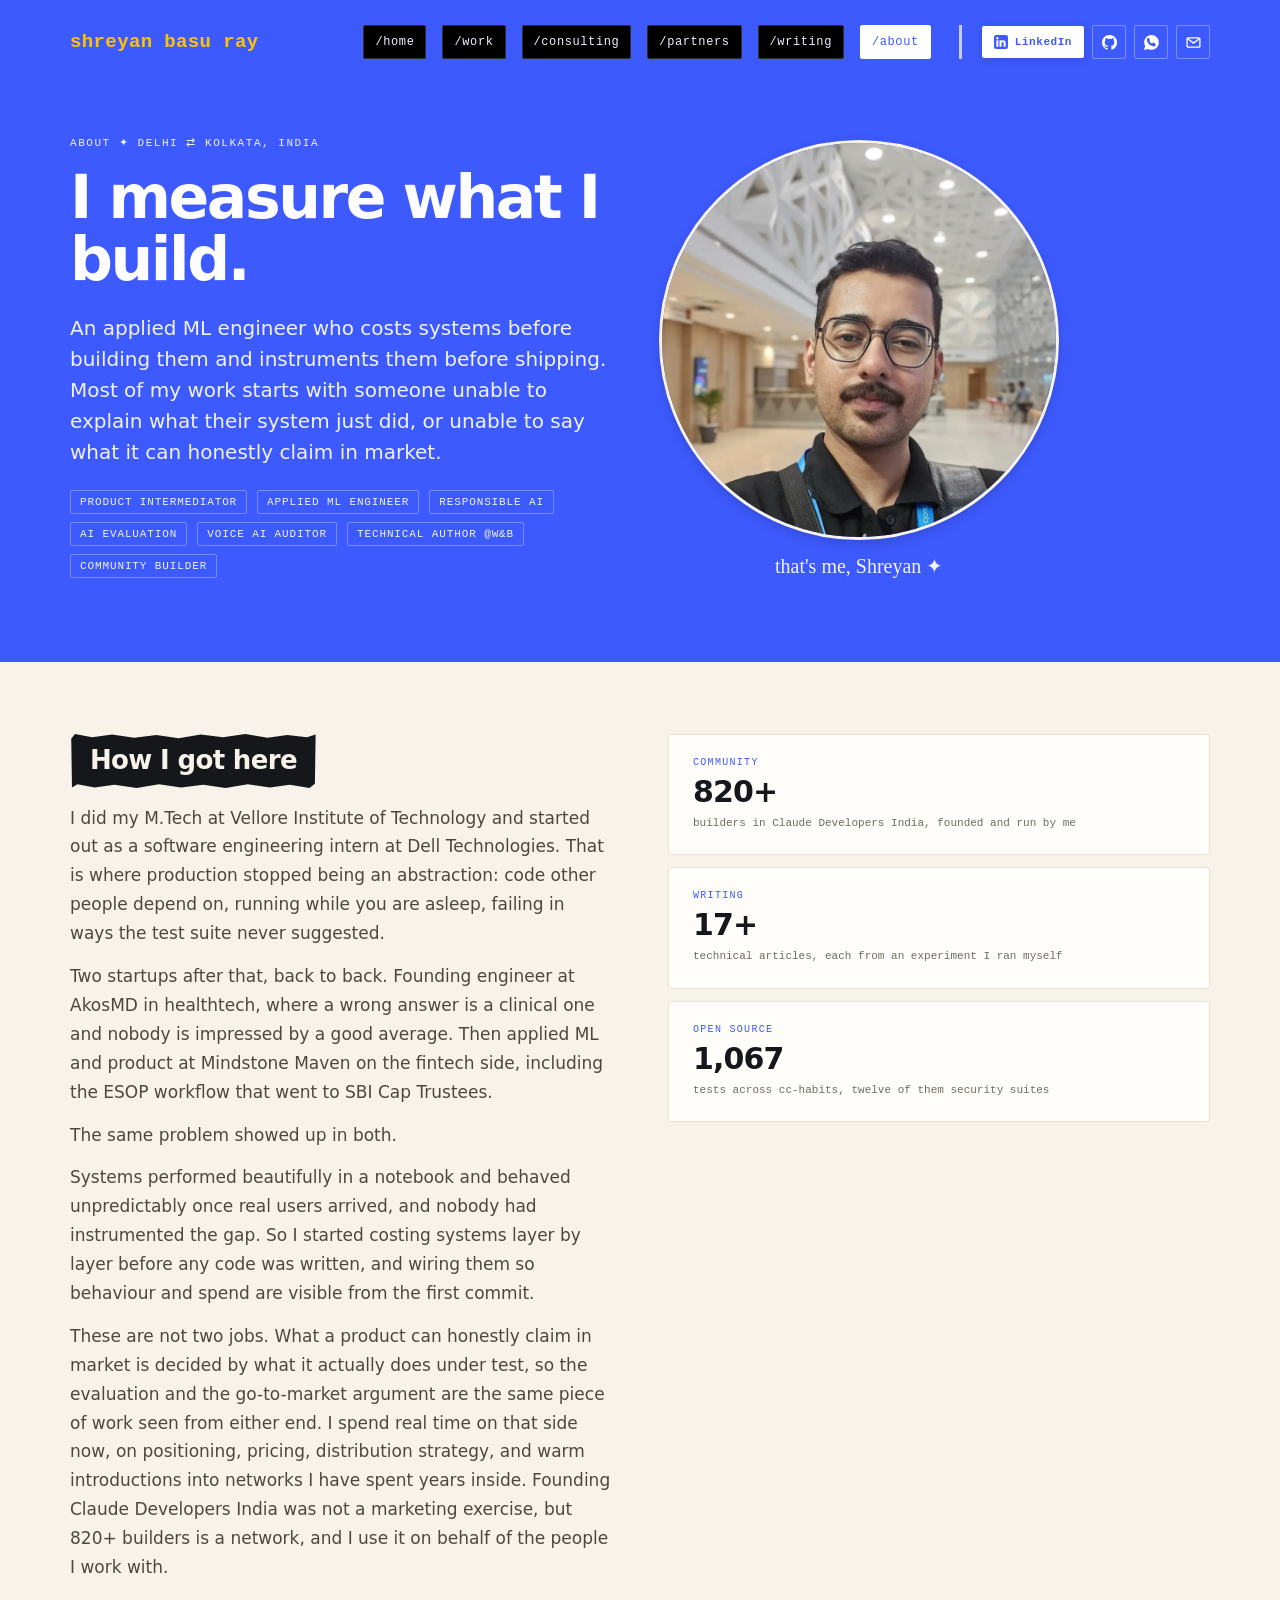
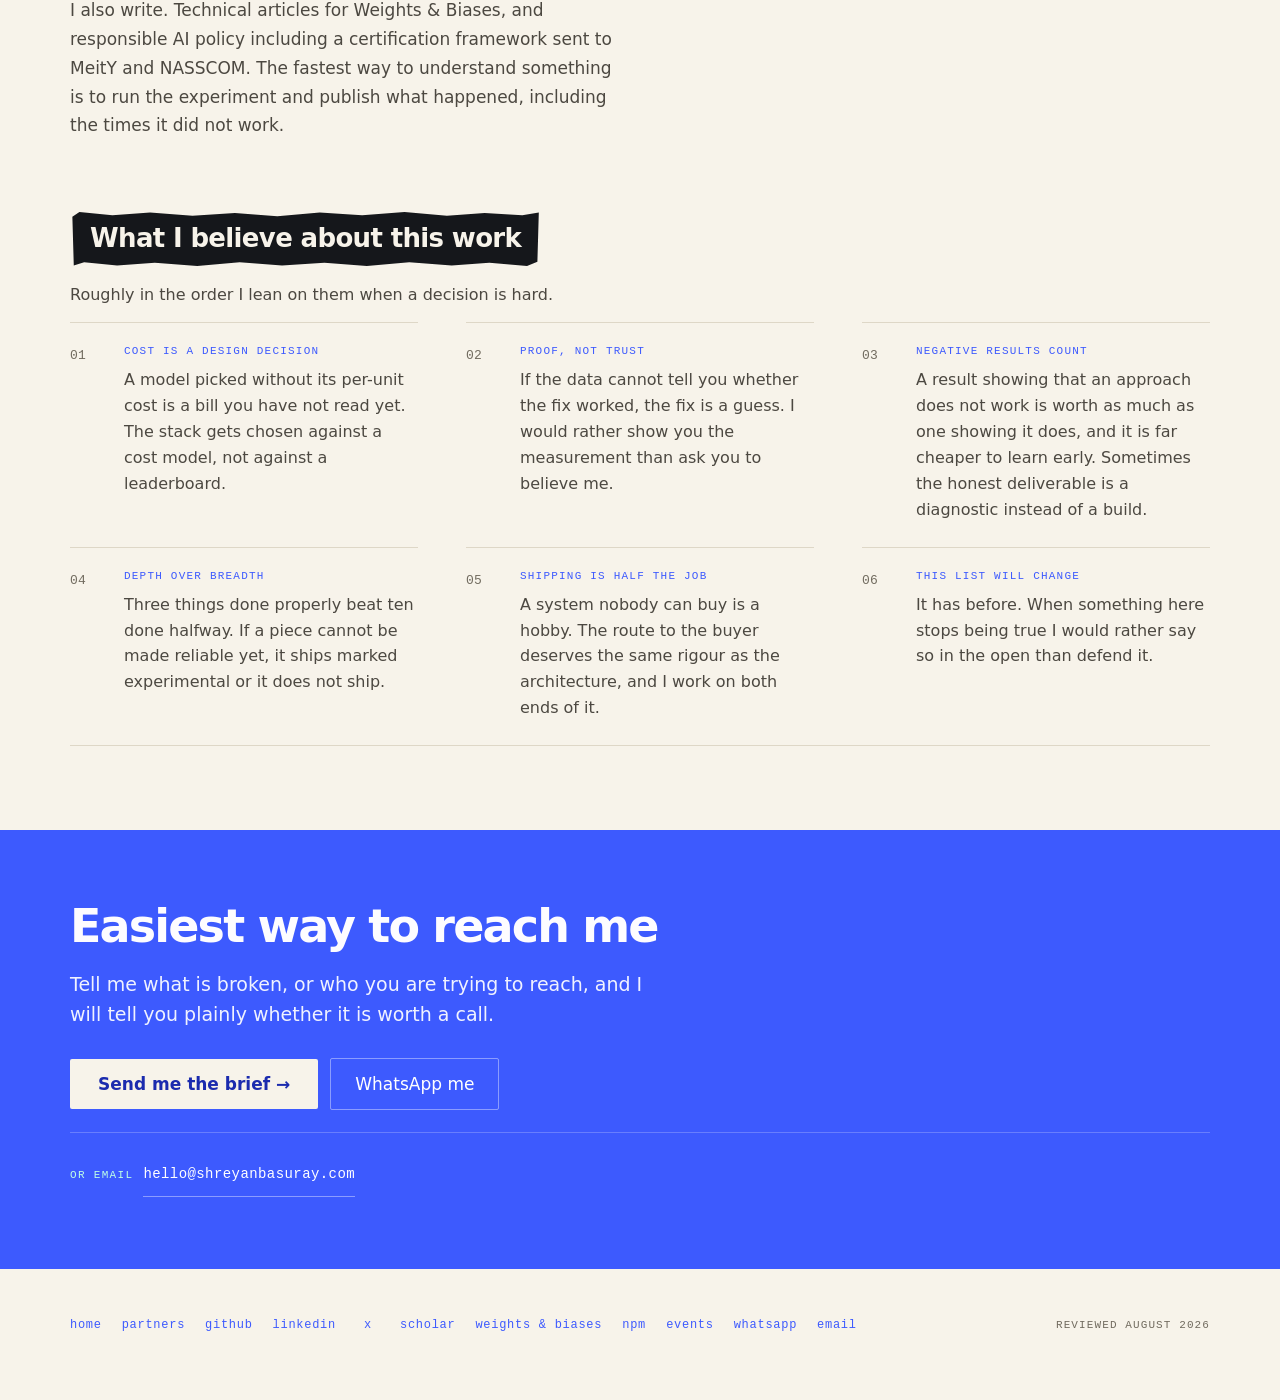
==== commit 5eb7924d: "Fix UI accessibility and add scroll-driven animations Accessibility and interaction fixes across all" ====
--- a/about/index.html
+++ b/about/index.html
@@ -57,7 +57,7 @@
   @media (max-width:820px){
     .navdesk{display:none !important}
     .navburger{display:inline-flex;align-items:center;gap:10px;min-height:44px;padding:0 15px;border:1px solid rgba(255,255,255,.45);box-sizing:border-box;border-radius:2px;color:#FFFFFF;font-family:'JetBrains Mono',monospace;font-size:12px;letter-spacing:.12em;text-transform:uppercase;cursor:pointer;user-select:none}
-    .navburger:hover{background:rgba(255,255,255,.14)}
+    .navburger:hover{background:rgba(21,23,27,.16)}
     .navchk:focus-visible ~ .navbar .navburger{outline:2px solid #FFC300;outline-offset:2px}
     .navchk:checked ~ .navpanel{display:block}
     .navchk:checked ~ .navbar .navburger .bopen{display:none}
@@ -65,7 +65,7 @@
     .navburger .bshut{display:none}
   }
   .navlink{display:flex;align-items:center;justify-content:space-between;gap:12px;min-height:52px;padding:4px 0;font-family:'JetBrains Mono',monospace;font-size:14px;letter-spacing:.06em;color:#EDF0FF;border-bottom:1px solid rgba(255,255,255,.22)}
-  .navlink[aria-current="page"]{color:#FFC300}
+  .navlink[aria-current="page"]{color:#FFFFFF;font-weight:700}
   .navlink:hover{color:#FFFFFF}
   /* --- hero: portrait sits beside the headline, centred on it, on narrow screens --- */
   .hero-grid{display:grid;grid-template-columns:repeat(2,minmax(0,1fr));grid-template-areas:"pill portrait" "head portrait" "body portrait";align-items:end;column-gap:clamp(28px,3vw,56px);row-gap:0;}
@@ -83,7 +83,28 @@
   }
   @media (prefers-reduced-motion:reduce){*{animation:none !important}}
 </style>
-<style>picture{display:contents}img{max-width:100%}:focus{outline:2px solid #FFC300;outline-offset:2px}:focus:not(:focus-visible){outline:none}:focus-visible{outline:2px solid #FFC300;outline-offset:2px}</style>
+<style>picture{display:contents}img{max-width:100%}:focus{outline:2px solid #FFC300;outline-offset:2px}:focus:not(:focus-visible){outline:none}:focus-visible{outline:2px solid #FFC300;outline-offset:2px}
+  /* two-tone focus ring: the yellow reads on blue and ink, the dark inner edge reads on cream */
+  :focus-visible:not(input):not(textarea):not(select){box-shadow:0 0 0 2px #15171B !important}
+  /* reduced motion: stop transitions too, not just keyframe animations */
+  @media (prefers-reduced-motion:reduce){*,*::before,*::after{transition-duration:.01ms !important;transition-delay:0s !important}}
+  /* scroll reveal: below-the-fold entrances wait until they are on screen (set by the script at the end of body) */
+  .rv{opacity:0;animation-name:none !important}
+  /* torn-paper headings settle in like a taped note */
+  @keyframes tapeIn{0%{opacity:0;transform:translateY(12px) rotate(-3deg) scale(.97)}60%{opacity:1;transform:translateY(0) rotate(.6deg) scale(1.01)}100%{opacity:1;transform:none}}
+  /* page to page: the content cross-fades while the nav bar holds still (browsers without view transitions just navigate) */
+  @view-transition{navigation:auto}
+  .navbar{view-transition-name:site-nav}
+  ::view-transition-old(root){animation:vtOut .16s ease-in both}
+  ::view-transition-new(root){animation:vtIn .34s cubic-bezier(.22,.7,.2,1) both}
+  @keyframes vtOut{to{opacity:0}}
+  @keyframes vtIn{from{opacity:0;transform:translateY(8px)}}
+  @media (prefers-reduced-motion:reduce){::view-transition-group(*),::view-transition-old(*),::view-transition-new(*){animation:none !important}}
+  /* mobile menu */
+  @keyframes navIn{from{opacity:0;transform:translateY(-8px)}to{opacity:1;transform:none}}
+  .navchk:checked ~ .navpanel{animation:navIn .24s cubic-bezier(.22,.7,.2,1)}
+  .navlink[aria-current="page"] span{color:#FFC300}
+</style>
 <style>.hv1:hover{background:#FFFFFF !important;color:#3D5AFE !important;border-color:#FFFFFF !important}.hv1:focus-visible{background:#FFFFFF !important;color:#3D5AFE !important;border-color:#FFFFFF !important}.hv2:hover{background:#FFFFFF !important;color:#3D5AFE !important}.hv2:focus-visible{background:#FFFFFF !important;color:#3D5AFE !important}.hv3:hover{background:#FFFFFF !important}.hv3:focus-visible{background:#FFFFFF !important}.hv4:hover{background:rgba(255,255,255,.12) !important}.hv4:focus-visible{background:rgba(255,255,255,.12) !important}.hv5:hover{border-color:#FFFFFF !important}.hv5:focus-visible{border-color:#FFFFFF !important}</style>
 <script type="application/ld+json">{"@context":"https://schema.org","@graph":[{"@type":"Person","@id":"https://shreyanbasuray.com/#person","name":"Shreyan Basu Ray","alternateName":["Shreyan Basu","Shreyan Ray","shreyanbasuray"],"givenName":"Shreyan","familyName":"Basu Ray","url":"https://shreyanbasuray.com/","mainEntityOfPage":"https://shreyanbasuray.com/","image":"https://shreyanbasuray.com/assets/portrait-real.jpg","jobTitle":["Applied Machine Learning Engineer","AI Product Advisor","Responsible AI Consultant","Voice AI Auditor"],"email":"mailto:hello@shreyanbasuray.com","description":"Advises founders and product teams on the path from AI product build to commercial launch: independent evaluation and red-team work on AI products, responsible AI readiness, and go-to-market strategy grounded in what the product can honestly claim.","address":{"@type":"PostalAddress","addressCountry":"IN"},"knowsAbout":["Machine learning engineering","Production AI systems","Large language models","AI agents","LLM evaluation","LLM observability","MLOps","Responsible AI","AI governance","Quantum machine learning","Retrieval-augmented generation","Natural language to SQL","Cost modelling for AI systems","AI red teaming","Adversarial testing of LLM applications","Prompt injection","Jailbreak resistance testing","AI assurance","AI product positioning","Go-to-market strategy for AI products","OWASP Top 10 for LLM Applications","MITRE ATLAS","NIST AI Risk Management Framework","ISO/IEC 42001","DPDP Act 2023","Voice AI agents","Voice agent evaluation","Conversational AI diagnostics","Telephony and speech audio analysis"],"sameAs":["https://github.com/Shreyan1","https://www.linkedin.com/in/shreyanbasuray","https://x.com/theengineerboy1","https://orcid.org/0000-0002-2641-8048","https://scholar.google.com/citations?user=vih7SfEAAAAJ&hl=en","https://wandb.ai/basurayshreyan","https://www.npmjs.com/~shreyanbr","https://huggingface.co/shreyanbr","https://www.mathworks.com/matlabcentral/profile/authors/23980008","https://pypi.org/user/shreyanbr/"]},{"@type":"WebSite","@id":"https://shreyanbasuray.com/#website","url":"https://shreyanbasuray.com/","name":"Shreyan Basu Ray","description":"Applied ML engineer based in India. I measure what I build: production AI for finance and healthcare, independent evaluation of AI products, and responsible AI.","inLanguage":"en","publisher":{"@id":"https://shreyanbasuray.com/#person"}},{"@type":"ProfilePage","@id":"https://shreyanbasuray.com/about/#page","url":"https://shreyanbasuray.com/about/","name":"About | Shreyan Basu Ray, Applied ML Engineer in India","description":"Applied ML engineer based in India. I measure what I build: production AI for finance and healthcare, independent evaluation of AI products, and responsible AI.","isPartOf":{"@id":"https://shreyanbasuray.com/#website"},"about":{"@id":"https://shreyanbasuray.com/#person"},"mainEntity":{"@id":"https://shreyanbasuray.com/#person"},"inLanguage":"en"},{"@type":"BreadcrumbList","@id":"https://shreyanbasuray.com/about/#breadcrumb","itemListElement":[{"@type":"ListItem","position":1,"name":"Home","item":"https://shreyanbasuray.com/"},{"@type":"ListItem","position":2,"name":"About","item":"https://shreyanbasuray.com/about/"}]}]}</script>
 <style>.hvli:hover{background:#EEF1FF !important;color:#1B2BAE !important}.hvli:focus-visible{background:#EEF1FF !important;color:#1B2BAE !important}</style>
@@ -94,14 +115,15 @@
 <div style="background:#3D5AFE;color:#F4F2FF;">
     <input type="checkbox" id="nav-open" class="navchk" aria-label="Open the menu">
   <div class="navbar" style="max-width:1140px;margin:0 auto;padding:20px clamp(20px,5vw,48px);display:flex;flex-wrap:wrap;justify-content:space-between;align-items:center;gap:16px 24px;">
-    <a href="/" style="font-family:'JetBrains Mono',monospace;font-size:16px;font-weight:900;letter-spacing:.02em;color:#FFC300;;display:inline-flex;align-items:center;min-height:44px">shreyan basu ray</a>
+    <a href="/" style="font-family:'JetBrains Mono',monospace;font-size:19px;font-weight:900;letter-spacing:.02em;color:#FFC300;;display:inline-flex;align-items:center;min-height:44px">shreyan basu ray</a>
     <div class="navdesk" style="display:flex;align-items:center;gap:12px 28px;flex-wrap:wrap;">
       <div style="display:flex;flex-wrap:wrap;gap:8px 16px;font-family:'JetBrains Mono',monospace;font-size:12px;letter-spacing:.05em;">
         <a href="/" style="color:#EDF0FF;padding:9px 11px;border-radius:2px;border:1px solid rgba(255,255,255,.18);background-color:#000000;" class="hv1">/home</a>
         <a href="/work/" style="color:#EDF0FF;padding:9px 11px;border-radius:2px;border:1px solid rgba(255,255,255,.18);background-color:#000000;" class="hv1">/work</a>
         <a href="/consulting/" style="color:#EDF0FF;padding:9px 11px;border-radius:2px;border:1px solid rgba(255,255,255,.18);background-color:#000000;" class="hv1">/consulting</a>
+        <a href="/partners/" class="hv1" style="color:#EDF0FF;padding:9px 11px;border-radius:2px;border:1px solid rgba(255,255,255,.18);background-color:#000000;">/partners</a>
         <a href="/writing/" style="color:#EDF0FF;padding:9px 11px;border-radius:2px;border:1px solid rgba(255,255,255,.18);background-color:#000000;" class="hv1">/writing</a>
-        <a href="/about/" style="color:#3D5AFE;padding:9px 11px;border-radius:2px;border:1px solid #FFFFFF;background-color:#FFFFFF;">/about</a>
+        <a href="/about/" style="color:#3D5AFE;padding:9px 11px;border-radius:2px;border:1px solid #FFFFFF;background-color:#FFFFFF;" aria-current="page">/about</a>
       </div>
       <div style="display:flex;gap:8px;align-items:center;padding-left:20px;border-left:3px solid rgba(255,255,255,.7);">
         <a href="https://www.linkedin.com/in/shreyanbasuray" class="hvli" aria-label="Connect on LinkedIn" style="display:inline-flex;align-items:center;gap:7px;height:32px;padding:0 12px;border-radius:2px;background:#FFFFFF;color:#3D5AFE;font-family:'JetBrains Mono',monospace;font-size:11px;letter-spacing:.05em;font-weight:700;white-space:nowrap;box-shadow:0 2px 8px rgba(21,23,27,.16);" target="_blank" rel="noopener noreferrer"><svg width="14" height="14" viewBox="0 0 16 16" fill="currentColor" aria-hidden="true"><path d="M13.6 0H2.4A2.4 2.4 0 0 0 0 2.4v11.2A2.4 2.4 0 0 0 2.4 16h11.2a2.4 2.4 0 0 0 2.4-2.4V2.4A2.4 2.4 0 0 0 13.6 0zM5 13.3H2.7V6.1H5v7.2zM3.85 5.1a1.34 1.34 0 1 1 0-2.68 1.34 1.34 0 0 1 0 2.68zM13.3 13.3H11V9.5c0-.9-.32-1.52-1.13-1.52-.62 0-.99.42-1.15.82-.06.15-.08.35-.08.55v3.95H6.35s.03-6.4 0-7.2h2.29v1.02c.3-.47.85-1.14 2.06-1.14 1.5 0 2.6.98 2.6 3.08v4.24z"></path></svg>LinkedIn</a>
@@ -117,7 +139,7 @@
       </div>
     </div>
         <label for="nav-open" class="navburger">
-          <svg width="16" height="14" viewBox="0 0 16 14" fill="none" stroke="currentColor" stroke-width="1.8" stroke-linecap="round" aria-hidden="true"><path d="M1 2h14M1 7h14M1 12h14"></path></svg>
+          <svg class="bopen" width="16" height="14" viewBox="0 0 16 14" fill="none" stroke="currentColor" stroke-width="1.8" stroke-linecap="round" aria-hidden="true"><path d="M1 2h14M1 7h14M1 12h14"></path></svg><svg class="bshut" width="16" height="14" viewBox="0 0 16 14" fill="none" stroke="currentColor" stroke-width="1.8" stroke-linecap="round" aria-hidden="true"><path d="M2 1l12 12M14 1 2 13"></path></svg>
           <span class="bopen">menu</span><span class="bshut">close</span>
         </label>
   </div>
@@ -126,6 +148,7 @@
         <a href="/" class="navlink">/home<span aria-hidden="true">→</span></a>
         <a href="/work/" class="navlink">/work<span aria-hidden="true">→</span></a>
         <a href="/consulting/" class="navlink">/consulting<span aria-hidden="true">→</span></a>
+        <a href="/partners/" class="navlink">/partners<span aria-hidden="true">→</span></a>
         <a href="/writing/" class="navlink">/writing<span aria-hidden="true">→</span></a>
         <a href="/about/" class="navlink" aria-current="page">/about<span aria-hidden="true">•</span></a>
         <div style="display:flex;flex-wrap:wrap;gap:10px;padding-top:18px;">
@@ -139,26 +162,26 @@
 
   <div class="hero-grid" style="max-width:1140px;margin:0 auto;padding:52px clamp(20px,5vw,48px) 84px;">
     <div class="hero-pill">
-      <div style="font-family:'JetBrains Mono',monospace;font-size:11px;letter-spacing:.14em;text-transform:uppercase;color:#C9D3FF;">about ✦ delhi ⇄ kolkata, india</div>
+      <div style="font-family:'JetBrains Mono',monospace;font-size:11px;letter-spacing:.14em;text-transform:uppercase;color:#F0F2FF;">about ✦ delhi ⇄ kolkata, india</div>
     </div>
     <div class="hero-head">
       <h1 style="animation:fadeUp .9s cubic-bezier(.22,.7,.2,1) .1s both;margin:18px 0 0;font-size:clamp(36px,5.4vw,60px);line-height:1.03;letter-spacing:-.04em;font-weight:600;max-width:20ch;color:#FDFCFF;">I measure what I build.</h1>
     </div>
     <div class="hero-body">
-      <p style="animation:fadeUp .9s cubic-bezier(.22,.7,.2,1) .2s both;margin:22px 0 0;font-size:20px;line-height:1.55;color:#D5DAFF;max-width:46ch;font-weight:300;">An applied ML engineer who costs systems before building them and instruments them before shipping. Most of my work starts with someone unable to explain what their system just did, or unable to say what it can honestly claim in market.</p>
+      <p style="animation:fadeUp .9s cubic-bezier(.22,.7,.2,1) .2s both;margin:22px 0 0;font-size:20px;line-height:1.55;color:#F0F2FF;max-width:46ch;font-weight:300;">An applied ML engineer who costs systems before building them and instruments them before shipping. Most of my work starts with someone unable to explain what their system just did, or unable to say what it can honestly claim in market.</p>
       <div style="display:flex;flex-wrap:wrap;gap:8px 10px;margin-top:22px;max-width:48ch;">
-        <span style="font-family:'JetBrains Mono',monospace;font-size:11px;letter-spacing:.08em;text-transform:uppercase;color:#EAECFF;border:1px solid rgba(255,255,255,.3);border-radius:2px;padding:5px 9px;display:inline-flex;align-items:center;white-space:nowrap;transition:transform .2s cubic-bezier(.22,.7,.2,1),background .2s ease,color .2s ease,border-color .2s ease,box-shadow .2s ease;cursor:default;" class="hv1">product intermediator</span>
-        <span style="font-family:'JetBrains Mono',monospace;font-size:11px;letter-spacing:.08em;text-transform:uppercase;color:#EAECFF;border:1px solid rgba(255,255,255,.3);border-radius:2px;padding:5px 9px;display:inline-flex;align-items:center;white-space:nowrap;transition:transform .2s cubic-bezier(.22,.7,.2,1),background .2s ease,color .2s ease,border-color .2s ease,box-shadow .2s ease;cursor:default;" class="hv1">applied ML engineer</span>
-        <span style="font-family:'JetBrains Mono',monospace;font-size:11px;letter-spacing:.08em;text-transform:uppercase;color:#EAECFF;border:1px solid rgba(255,255,255,.3);border-radius:2px;padding:5px 9px;display:inline-flex;align-items:center;white-space:nowrap;transition:transform .2s cubic-bezier(.22,.7,.2,1),background .2s ease,color .2s ease,border-color .2s ease,box-shadow .2s ease;cursor:default;" class="hv1">responsible AI</span>
-        <span style="font-family:'JetBrains Mono',monospace;font-size:11px;letter-spacing:.08em;text-transform:uppercase;color:#EAECFF;border:1px solid rgba(255,255,255,.3);border-radius:2px;padding:5px 9px;display:inline-flex;align-items:center;white-space:nowrap;transition:transform .2s cubic-bezier(.22,.7,.2,1),background .2s ease,color .2s ease,border-color .2s ease,box-shadow .2s ease;cursor:default;" class="hv1">AI evaluation</span>
-        <span style="font-family:'JetBrains Mono',monospace;font-size:11px;letter-spacing:.08em;text-transform:uppercase;color:#EAECFF;border:1px solid rgba(255,255,255,.3);border-radius:2px;padding:5px 9px;display:inline-flex;align-items:center;white-space:nowrap;transition:transform .2s cubic-bezier(.22,.7,.2,1),background .2s ease,color .2s ease,border-color .2s ease,box-shadow .2s ease;cursor:default;" class="hv1">voice AI auditor</span>
-        <span style="font-family:'JetBrains Mono',monospace;font-size:11px;letter-spacing:.08em;text-transform:uppercase;color:#EAECFF;border:1px solid rgba(255,255,255,.3);border-radius:2px;padding:5px 9px;display:inline-flex;align-items:center;white-space:nowrap;transition:transform .2s cubic-bezier(.22,.7,.2,1),background .2s ease,color .2s ease,border-color .2s ease,box-shadow .2s ease;cursor:default;" class="hv1">technical author @W&amp;B</span>
-        <span style="font-family:'JetBrains Mono',monospace;font-size:11px;letter-spacing:.08em;text-transform:uppercase;color:#EAECFF;border:1px solid rgba(255,255,255,.3);border-radius:2px;padding:5px 9px;display:inline-flex;align-items:center;white-space:nowrap;transition:transform .2s cubic-bezier(.22,.7,.2,1),background .2s ease,color .2s ease,border-color .2s ease,box-shadow .2s ease;cursor:default;" class="hv1">community builder</span>
+        <span style="font-family:'JetBrains Mono',monospace;font-size:11px;letter-spacing:.08em;text-transform:uppercase;color:#F0F2FF;border:1px solid rgba(255,255,255,.3);border-radius:2px;padding:5px 9px;display:inline-flex;align-items:center;white-space:nowrap;">product intermediator</span>
+        <span style="font-family:'JetBrains Mono',monospace;font-size:11px;letter-spacing:.08em;text-transform:uppercase;color:#F0F2FF;border:1px solid rgba(255,255,255,.3);border-radius:2px;padding:5px 9px;display:inline-flex;align-items:center;white-space:nowrap;">applied ML engineer</span>
+        <span style="font-family:'JetBrains Mono',monospace;font-size:11px;letter-spacing:.08em;text-transform:uppercase;color:#F0F2FF;border:1px solid rgba(255,255,255,.3);border-radius:2px;padding:5px 9px;display:inline-flex;align-items:center;white-space:nowrap;">responsible AI</span>
+        <span style="font-family:'JetBrains Mono',monospace;font-size:11px;letter-spacing:.08em;text-transform:uppercase;color:#F0F2FF;border:1px solid rgba(255,255,255,.3);border-radius:2px;padding:5px 9px;display:inline-flex;align-items:center;white-space:nowrap;">AI evaluation</span>
+        <span style="font-family:'JetBrains Mono',monospace;font-size:11px;letter-spacing:.08em;text-transform:uppercase;color:#F0F2FF;border:1px solid rgba(255,255,255,.3);border-radius:2px;padding:5px 9px;display:inline-flex;align-items:center;white-space:nowrap;">voice AI auditor</span>
+        <span style="font-family:'JetBrains Mono',monospace;font-size:11px;letter-spacing:.08em;text-transform:uppercase;color:#F0F2FF;border:1px solid rgba(255,255,255,.3);border-radius:2px;padding:5px 9px;display:inline-flex;align-items:center;white-space:nowrap;">technical author @W&amp;B</span>
+        <span style="font-family:'JetBrains Mono',monospace;font-size:11px;letter-spacing:.08em;text-transform:uppercase;color:#F0F2FF;border:1px solid rgba(255,255,255,.3);border-radius:2px;padding:5px 9px;display:inline-flex;align-items:center;white-space:nowrap;">community builder</span>
       </div>
     </div>
     <div class="hero-portrait">
-      <picture><source srcset="/assets/portrait-real.webp" type="image/webp"><img src="/assets/portrait-real.jpg" alt="Shreyan Basu Ray" style="display:block;box-sizing:border-box;width:100%;max-width:400px;aspect-ratio:1/1;object-fit:cover;border-radius:50%;border:3px solid #F7F3EA;box-shadow:0 4px 12px rgba(0,0,0,.15);height:auto" width="900" height="900" decoding="async" loading="lazy"></picture>
-      <p style="margin:14px 0 0;width:100%;max-width:400px;text-align:center;font-family:Caveat,cursive;font-size:20px;color:#C9D0FF;">that's me, Shreyan ✦</p>
+      <picture><source srcset="/assets/portrait-real.webp" type="image/webp"><img src="/assets/portrait-real.jpg" alt="Shreyan Basu Ray" style="display:block;box-sizing:border-box;width:100%;max-width:400px;aspect-ratio:1/1;object-fit:cover;border-radius:50%;border:3px solid #F7F3EA;box-shadow:0 4px 12px rgba(0,0,0,.15);height:auto" width="900" height="900" decoding="async" fetchpriority="high"></picture>
+      <p style="margin:14px 0 0;width:100%;max-width:400px;text-align:center;font-family:Caveat,cursive;font-size:20px;color:#F0F2FF;">that's me, Shreyan ✦</p>
     </div>
   </div>
 </div>
@@ -166,74 +189,74 @@
 <div style="max-width:1140px;margin:0 auto;padding:72px clamp(20px,5vw,48px) 0;">
   <div style="display:grid;grid-template-columns:repeat(auto-fit,minmax(300px,1fr));gap:40px 56px;align-items:start;">
     <div>
-      <h2 style="display:inline-block;background:#15171B;color:#F7F3EA;padding:11px 20px 13px;clip-path:polygon(0.5% 9%, 2% 0%, 9% 6%, 17% 1%, 26% 7%, 35% 2%, 44% 8%, 53% 1%, 62% 6%, 71% 0%, 80% 7%, 88% 2%, 96% 6%, 99.5% 1%, 99.2% 92%, 97% 100%, 89% 94%, 81% 99%, 72% 93%, 63% 100%, 54% 94%, 45% 99%, 36% 93%, 27% 100%, 18% 94%, 10% 99%, 3% 93%, 0.8% 99%);margin:0;font-size:26px;font-weight:600;letter-spacing:-.025em;">How I got here</h2>
+      <h2 style="display:inline-block;background:#15171B;color:#F7F3EA;padding:11px 20px 13px;clip-path:polygon(0.5% 9%, 2% 0%, 9% 6%, 17% 1%, 26% 7%, 35% 2%, 44% 8%, 53% 1%, 62% 6%, 71% 0%, 80% 7%, 88% 2%, 96% 6%, 99.5% 1%, 99.2% 92%, 97% 100%, 89% 94%, 81% 99%, 72% 93%, 63% 100%, 54% 94%, 45% 99%, 36% 93%, 27% 100%, 18% 94%, 10% 99%, 3% 93%, 0.8% 99%);animation:tapeIn .8s cubic-bezier(.22,.7,.2,1) both;transform-origin:0 60%;margin:0;font-size:26px;font-weight:600;letter-spacing:-.025em;">How I got here</h2>
       <p style="margin:16px 0 0;font-size:17px;line-height:1.7;color:#4C4841;max-width:56ch;">I did my M.Tech at Vellore Institute of Technology and started out as a software engineering intern at Dell Technologies. That is where production stopped being an abstraction: code other people depend on, running while you are asleep, failing in ways the test suite never suggested.</p>
       <p style="margin:14px 0 0;font-size:17px;line-height:1.7;color:#4C4841;max-width:56ch;">Two startups after that, back to back. Founding engineer at AkosMD in healthtech, where a wrong answer is a clinical one and nobody is impressed by a good average. Then applied ML and product at Mindstone Maven on the fintech side, including the ESOP workflow that went to SBI Cap Trustees.</p>
       <p style="margin:14px 0 0;font-size:17px;line-height:1.7;color:#4C4841;max-width:56ch;">The same problem showed up in both.</p>
       <p style="margin:14px 0 0;font-size:17px;line-height:1.7;color:#4C4841;max-width:56ch;">Systems performed beautifully in a notebook and behaved unpredictably once real users arrived, and nobody had instrumented the gap. So I started costing systems layer by layer before any code was written, and wiring them so behaviour and spend are visible from the first commit.</p>
-      <p style="margin:14px 0 0;font-size:17px;line-height:1.7;color:#4C4841;max-width:56ch;">These are not two jobs. What a product can honestly claim in market is decided by what it actually does under test, so the evaluation and the go-to-market argument are the same piece of work seen from either end. I spend real time on that side now, on positioning, pricing, distribution strategy, and warm introductions into networks I have spent years inside. Founding Claude Developers India was not a marketing exercise, but 600+ builders is a network, and I use it on behalf of the people I work with.</p>
+      <p style="margin:14px 0 0;font-size:17px;line-height:1.7;color:#4C4841;max-width:56ch;">These are not two jobs. What a product can honestly claim in market is decided by what it actually does under test, so the evaluation and the go-to-market argument are the same piece of work seen from either end. I spend real time on that side now, on positioning, pricing, distribution strategy, and warm introductions into networks I have spent years inside. Founding Claude Developers India was not a marketing exercise, but 820+ builders is a network, and I use it on behalf of the people I work with.</p>
       <p style="margin:14px 0 0;font-size:17px;line-height:1.7;color:#4C4841;max-width:56ch;">I also write. Technical articles for Weights &amp; Biases, and responsible AI policy including a certification framework sent to MeitY and NASSCOM. The fastest way to understand something is to run the experiment and publish what happened, including the times it did not work.</p>
     </div>
     <div style="display:grid;gap:12px;">
       <div style="background:#FEFDFA;border:1px solid #E8E2D4;border-radius:3px;padding:22px 24px;">
         <div style="font-family:'JetBrains Mono',monospace;font-size:10px;letter-spacing:.13em;text-transform:uppercase;color:#3D5AFE;">community</div>
-        <div style="font-size:30px;font-weight:600;letter-spacing:-.03em;margin-top:6px;">600+</div>
-        <p style="margin:6px 0 0;font-family:'JetBrains Mono',monospace;font-size:11px;color:#8A8375;line-height:1.6;">builders in Claude Developers India, founded and run by me</p>
+        <div style="font-size:30px;font-weight:600;letter-spacing:-.03em;margin-top:6px;">820+</div>
+        <p style="margin:6px 0 0;font-family:'JetBrains Mono',monospace;font-size:11px;color:#716B5F;line-height:1.6;">builders in Claude Developers India, founded and run by me</p>
       </div>
       <div style="background:#FEFDFA;border:1px solid #E8E2D4;border-radius:3px;padding:22px 24px;">
         <div style="font-family:'JetBrains Mono',monospace;font-size:10px;letter-spacing:.13em;text-transform:uppercase;color:#3D5AFE;">writing</div>
         <div style="font-size:30px;font-weight:600;letter-spacing:-.03em;margin-top:6px;">17+</div>
-        <p style="margin:6px 0 0;font-family:'JetBrains Mono',monospace;font-size:11px;color:#8A8375;line-height:1.6;">technical articles, each from an experiment I ran myself</p>
+        <p style="margin:6px 0 0;font-family:'JetBrains Mono',monospace;font-size:11px;color:#716B5F;line-height:1.6;">technical articles, each from an experiment I ran myself</p>
       </div>
       <div style="background:#FEFDFA;border:1px solid #E8E2D4;border-radius:3px;padding:22px 24px;">
         <div style="font-family:'JetBrains Mono',monospace;font-size:10px;letter-spacing:.13em;text-transform:uppercase;color:#3D5AFE;">open source</div>
         <div style="font-size:30px;font-weight:600;letter-spacing:-.03em;margin-top:6px;">1,067</div>
-        <p style="margin:6px 0 0;font-family:'JetBrains Mono',monospace;font-size:11px;color:#8A8375;line-height:1.6;">tests across cc-habits, twelve of them security suites</p>
+        <p style="margin:6px 0 0;font-family:'JetBrains Mono',monospace;font-size:11px;color:#716B5F;line-height:1.6;">tests across cc-habits, twelve of them security suites</p>
       </div>
     </div>
   </div>
 
   <div style="margin-top:72px;">
-    <h2 style="display:inline-block;background:#15171B;color:#F7F3EA;padding:11px 20px 13px;clip-path:polygon(0.5% 9%, 2% 0%, 9% 6%, 17% 1%, 26% 7%, 35% 2%, 44% 8%, 53% 1%, 62% 6%, 71% 0%, 80% 7%, 88% 2%, 96% 6%, 99.5% 1%, 99.2% 92%, 97% 100%, 89% 94%, 81% 99%, 72% 93%, 63% 100%, 54% 94%, 45% 99%, 36% 93%, 27% 100%, 18% 94%, 10% 99%, 3% 93%, 0.8% 99%);margin:0;font-size:26px;font-weight:600;letter-spacing:-.025em;">What I believe about this work</h2>
+    <h2 style="display:inline-block;background:#15171B;color:#F7F3EA;padding:11px 20px 13px;clip-path:polygon(0.5% 9%, 2% 0%, 9% 6%, 17% 1%, 26% 7%, 35% 2%, 44% 8%, 53% 1%, 62% 6%, 71% 0%, 80% 7%, 88% 2%, 96% 6%, 99.5% 1%, 99.2% 92%, 97% 100%, 89% 94%, 81% 99%, 72% 93%, 63% 100%, 54% 94%, 45% 99%, 36% 93%, 27% 100%, 18% 94%, 10% 99%, 3% 93%, 0.8% 99%);animation:tapeIn .8s cubic-bezier(.22,.7,.2,1) both;transform-origin:0 60%;margin:0;font-size:26px;font-weight:600;letter-spacing:-.025em;">What I believe about this work</h2>
     <p style="margin:16px 0 0;font-size:16px;line-height:1.62;color:#4C4841;max-width:60ch;">Roughly in the order I lean on them when a decision is hard.</p>
     <div style="display:grid;grid-template-columns:repeat(auto-fit,minmax(min(330px,100%),1fr));gap:0 48px;margin-top:14px;border-bottom:1px solid #DED7C7;">
       <div style="animation:fadeUp .85s cubic-bezier(.22,.7,.2,1) both;display:grid;grid-template-columns:38px minmax(0,1fr);gap:0 16px;align-items:start;border-top:1px solid #DED7C7;padding:22px 0 24px;">
-        <span style="font-family:'JetBrains Mono',monospace;font-size:13px;letter-spacing:.02em;color:#B8AF9A;line-height:1.7;">01</span>
+        <span style="font-family:'JetBrains Mono',monospace;font-size:13px;letter-spacing:.02em;color:#716B5F;line-height:1.7;">01</span>
         <div style="min-width:0;">
           <div style="font-family:'JetBrains Mono',monospace;font-size:11px;letter-spacing:.11em;text-transform:uppercase;color:#3D5AFE;">cost is a design decision</div>
           <p style="margin:10px 0 0;font-size:16px;line-height:1.62;color:#4C4841;">A model picked without its per-unit cost is a bill you have not read yet. The stack gets chosen against a cost model, not against a leaderboard.</p>
         </div>
       </div>
       <div style="animation:fadeUp .85s cubic-bezier(.22,.7,.2,1) both;display:grid;grid-template-columns:38px minmax(0,1fr);gap:0 16px;align-items:start;border-top:1px solid #DED7C7;padding:22px 0 24px;">
-        <span style="font-family:'JetBrains Mono',monospace;font-size:13px;letter-spacing:.02em;color:#B8AF9A;line-height:1.7;">02</span>
+        <span style="font-family:'JetBrains Mono',monospace;font-size:13px;letter-spacing:.02em;color:#716B5F;line-height:1.7;">02</span>
         <div style="min-width:0;">
           <div style="font-family:'JetBrains Mono',monospace;font-size:11px;letter-spacing:.11em;text-transform:uppercase;color:#3D5AFE;">proof, not trust</div>
           <p style="margin:10px 0 0;font-size:16px;line-height:1.62;color:#4C4841;">If the data cannot tell you whether the fix worked, the fix is a guess. I would rather show you the measurement than ask you to believe me.</p>
         </div>
       </div>
       <div style="animation:fadeUp .85s cubic-bezier(.22,.7,.2,1) both;display:grid;grid-template-columns:38px minmax(0,1fr);gap:0 16px;align-items:start;border-top:1px solid #DED7C7;padding:22px 0 24px;">
-        <span style="font-family:'JetBrains Mono',monospace;font-size:13px;letter-spacing:.02em;color:#B8AF9A;line-height:1.7;">03</span>
+        <span style="font-family:'JetBrains Mono',monospace;font-size:13px;letter-spacing:.02em;color:#716B5F;line-height:1.7;">03</span>
         <div style="min-width:0;">
           <div style="font-family:'JetBrains Mono',monospace;font-size:11px;letter-spacing:.11em;text-transform:uppercase;color:#3D5AFE;">negative results count</div>
           <p style="margin:10px 0 0;font-size:16px;line-height:1.62;color:#4C4841;">A result showing that an approach does not work is worth as much as one showing it does, and it is far cheaper to learn early. Sometimes the honest deliverable is a diagnostic instead of a build.</p>
         </div>
       </div>
       <div style="animation:fadeUp .85s cubic-bezier(.22,.7,.2,1) both;display:grid;grid-template-columns:38px minmax(0,1fr);gap:0 16px;align-items:start;border-top:1px solid #DED7C7;padding:22px 0 24px;">
-        <span style="font-family:'JetBrains Mono',monospace;font-size:13px;letter-spacing:.02em;color:#B8AF9A;line-height:1.7;">04</span>
+        <span style="font-family:'JetBrains Mono',monospace;font-size:13px;letter-spacing:.02em;color:#716B5F;line-height:1.7;">04</span>
         <div style="min-width:0;">
           <div style="font-family:'JetBrains Mono',monospace;font-size:11px;letter-spacing:.11em;text-transform:uppercase;color:#3D5AFE;">depth over breadth</div>
           <p style="margin:10px 0 0;font-size:16px;line-height:1.62;color:#4C4841;">Three things done properly beat ten done halfway. If a piece cannot be made reliable yet, it ships marked experimental or it does not ship.</p>
         </div>
       </div>
       <div style="animation:fadeUp .85s cubic-bezier(.22,.7,.2,1) both;display:grid;grid-template-columns:38px minmax(0,1fr);gap:0 16px;align-items:start;border-top:1px solid #DED7C7;padding:22px 0 24px;">
-        <span style="font-family:'JetBrains Mono',monospace;font-size:13px;letter-spacing:.02em;color:#B8AF9A;line-height:1.7;">05</span>
+        <span style="font-family:'JetBrains Mono',monospace;font-size:13px;letter-spacing:.02em;color:#716B5F;line-height:1.7;">05</span>
         <div style="min-width:0;">
           <div style="font-family:'JetBrains Mono',monospace;font-size:11px;letter-spacing:.11em;text-transform:uppercase;color:#3D5AFE;">shipping is half the job</div>
           <p style="margin:10px 0 0;font-size:16px;line-height:1.62;color:#4C4841;">A system nobody can buy is a hobby. The route to the buyer deserves the same rigour as the architecture, and I work on both ends of it.</p>
         </div>
       </div>
       <div style="animation:fadeUp .85s cubic-bezier(.22,.7,.2,1) both;display:grid;grid-template-columns:38px minmax(0,1fr);gap:0 16px;align-items:start;border-top:1px solid #DED7C7;padding:22px 0 24px;">
-        <span style="font-family:'JetBrains Mono',monospace;font-size:13px;letter-spacing:.02em;color:#B8AF9A;line-height:1.7;">06</span>
+        <span style="font-family:'JetBrains Mono',monospace;font-size:13px;letter-spacing:.02em;color:#716B5F;line-height:1.7;">06</span>
         <div style="min-width:0;">
           <div style="font-family:'JetBrains Mono',monospace;font-size:11px;letter-spacing:.11em;text-transform:uppercase;color:#3D5AFE;">this list will change</div>
           <p style="margin:10px 0 0;font-size:16px;line-height:1.62;color:#4C4841;">It has before. When something here stops being true I would rather say so in the open than defend it.</p>
@@ -246,13 +269,13 @@
 <div style="margin-top:84px;background:#3D5AFE;color:#F4F2FF;">
   <div style="max-width:1140px;margin:0 auto;padding:72px clamp(20px,5vw,48px);">
     <h2 style="margin:0;font-size:clamp(30px,4vw,46px);font-weight:600;letter-spacing:-.04em;line-height:1.06;max-width:22ch;color:#FDFCFF;">Easiest way to reach me</h2>
-    <p style="margin:18px 0 0;font-size:19px;line-height:1.6;color:#D5DAFF;max-width:50ch;">Tell me what is broken, or who you are trying to reach, and I will tell you plainly whether it is worth a call.</p>
+    <p style="margin:18px 0 0;font-size:19px;line-height:1.6;color:#F0F2FF;max-width:50ch;">Tell me what is broken, or who you are trying to reach, and I will tell you plainly whether it is worth a call.</p>
     <div style="display:flex;flex-wrap:wrap;gap:12px;margin-top:28px;align-items:center;">
       <a class="taplink hv3" href="/#brief" style="display:inline-flex;align-items:center;background:#F7F3EA;color:#1B2BAE;padding:15px 28px;font-size:17px;font-weight:600;border-radius:2px;">Send me the brief →</a>
       <a href="https://api.whatsapp.com/send/?phone=919830152522&amp;text=Hey%20Shreyan!%20I%20reached%20out%20from%20your%20website.&amp;type=phone_number&amp;app_absent=0" style="display:inline-flex;align-items:center;border:1px solid rgba(255,255,255,.4);color:#FFFFFF;padding:15px 24px;font-size:17px;font-weight:500;border-radius:2px;" target="_blank" rel="noopener noreferrer" class="hv4">WhatsApp me</a>
     </div>
     <div style="display:flex;align-items:center;gap:10px;margin-top:22px;padding-top:20px;border-top:1px solid rgba(255,255,255,.22);">
-      <span style="font-family:'JetBrains Mono',monospace;font-size:11px;letter-spacing:.12em;text-transform:uppercase;color:#9DFFD9;">or email</span>
+      <span style="font-family:'JetBrains Mono',monospace;font-size:11px;letter-spacing:.12em;text-transform:uppercase;color:#BFFFE6;">or email</span>
       <a class="taplink hv5" href="mailto:hello@shreyanbasuray.com" style="font-family:'JetBrains Mono',monospace;font-size:14px;letter-spacing:.03em;color:#FFFFFF;border-bottom:1px solid rgba(255,255,255,.4);">hello@shreyanbasuray.com</a>
     </div>
   </div>
@@ -272,10 +295,33 @@
     <a href="https://api.whatsapp.com/send/?phone=919830152522&amp;text=Hey%20Shreyan!%20I%20reached%20out%20from%20your%20website.&amp;type=phone_number&amp;app_absent=0" class="flink" target="_blank" rel="noopener noreferrer">whatsapp</a>
     <a href="mailto:hello@shreyanbasuray.com" class="flink">email</a>
   </div>
-  <span style="font-family:'JetBrains Mono',monospace;font-size:11px;letter-spacing:.1em;text-transform:uppercase;color:#8A8375;">reviewed august 2026</span>
-</div>
-
-</div>
-
+  <span style="font-family:'JetBrains Mono',monospace;font-size:11px;letter-spacing:.1em;text-transform:uppercase;color:#716B5F;">reviewed august 2026</span>
+</div>
+
+</div>
+
+<script>
+(function(){
+  if (!("IntersectionObserver" in window) || window.matchMedia("(prefers-reduced-motion: reduce)").matches) return;
+  var waiting = Array.prototype.filter.call(document.querySelectorAll('[style*="fadeUp"], [style*="tapeIn"], [style*="snapDrop"], .esc-bar'), function(el){
+    return el.getBoundingClientRect().top > window.innerHeight;
+  });
+  if (!waiting.length) return;
+  waiting.forEach(function(el){ el.classList.add("rv"); });
+  var io = new IntersectionObserver(function(entries){
+    var shown = entries.filter(function(e){ return e.isIntersecting; }).map(function(e){ return e.target; });
+    shown.sort(function(a, b){
+      var ra = a.getBoundingClientRect(), rb = b.getBoundingClientRect();
+      return (ra.top - rb.top) || (ra.left - rb.left);
+    });
+    shown.forEach(function(el, i){
+      io.unobserve(el);
+      if (i) el.style.animationDelay = Math.min(i, 5) * 80 + "ms";
+      el.classList.remove("rv");
+    });
+  }, { rootMargin: "0px 0px -8% 0px", threshold: 0.1 });
+  waiting.forEach(function(el){ io.observe(el); });
+})();
+</script>
 </body>
 </html>
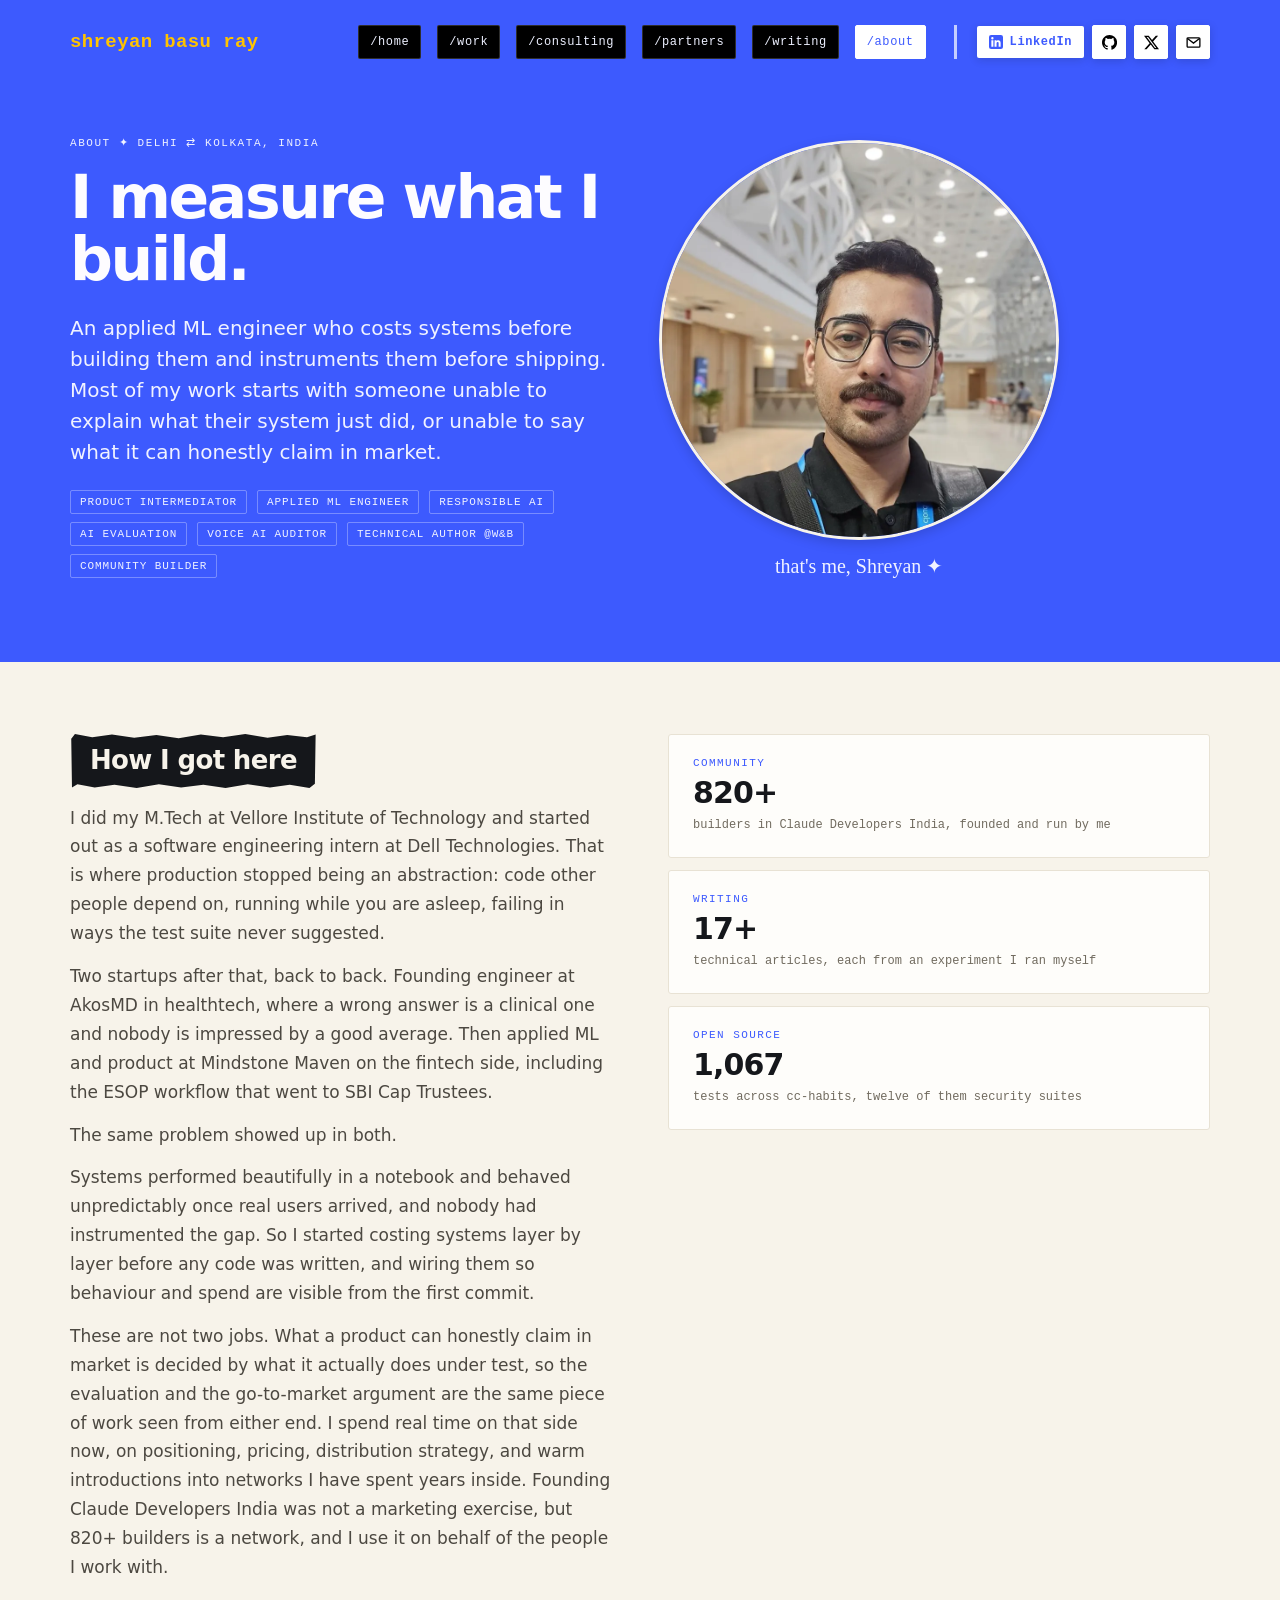
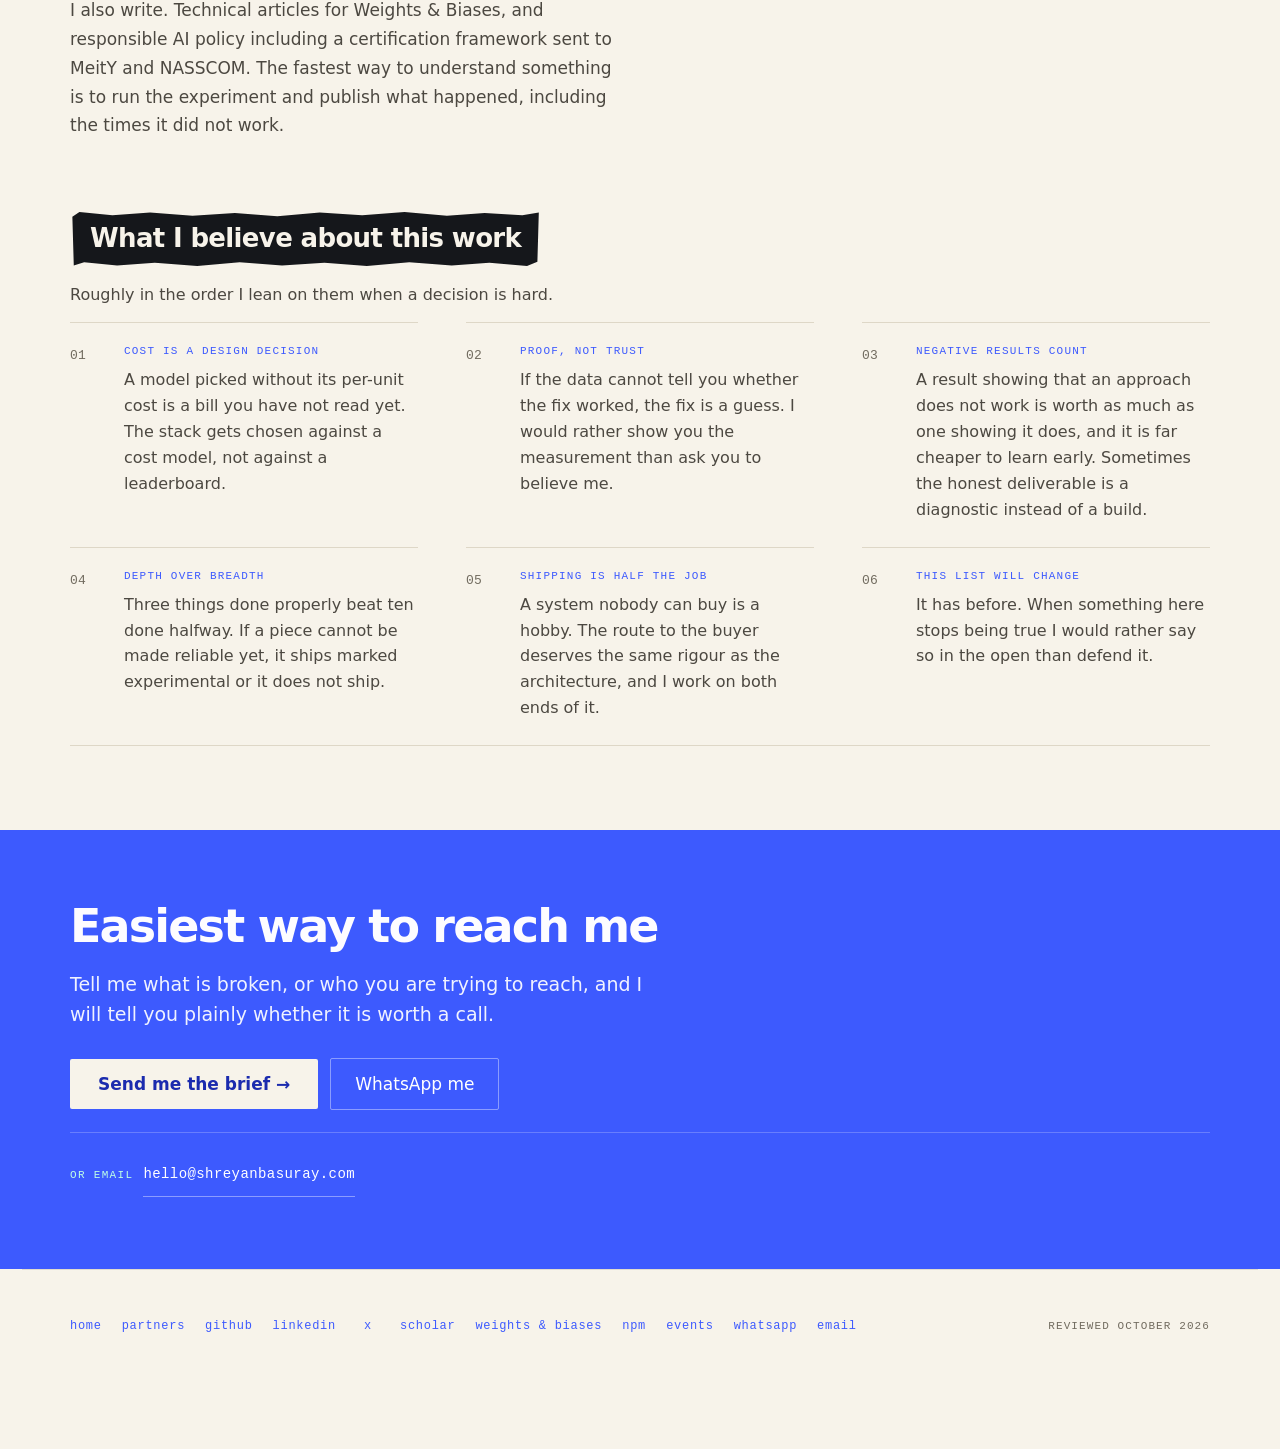
==== commit bc04c81d: "Add floating WhatsApp button and tighten UI consistency - Floating WhatsApp button, bottom right on " ====
--- a/about/index.html
+++ b/about/index.html
@@ -22,8 +22,8 @@
 <meta property="og:image:alt" content="Shreyan Basu Ray, applied ML engineer and AI product advisor">
 <meta property="og:locale" content="en_IN">
 <meta name="twitter:card" content="summary_large_image">
-<meta name="twitter:site" content="@theengineerboy1">
-<meta name="twitter:creator" content="@theengineerboy1">
+<meta name="twitter:site" content="@shreyanbr">
+<meta name="twitter:creator" content="@shreyanbr">
 <meta name="twitter:title" content="About | Shreyan Basu Ray, Applied ML Engineer in India">
 <meta name="twitter:description" content="Applied ML engineer based in India. I measure what I build: production AI for finance and healthcare, independent evaluation of AI products, and responsible AI.">
 <meta name="twitter:image" content="https://shreyanbasuray.com/assets/og.jpg">
@@ -79,7 +79,7 @@
     .hero-head{align-self:center;}
     .hero-head h1{font-size:clamp(24px,7.4vw,48px) !important;overflow-wrap:break-word;}
     .hero-portrait{align-self:center;justify-self:end;width:100% !important;}
-    .hero-portrait p{font-size:10px !important;line-height:1.3 !important;max-width:100% !important;margin-top:7px !important;}
+    .hero-portrait p{font-size:12px !important;line-height:1.3 !important;max-width:100% !important;margin-top:7px !important;}
   }
   @media (prefers-reduced-motion:reduce){*{animation:none !important}}
 </style>
@@ -100,13 +100,26 @@
   @keyframes vtOut{to{opacity:0}}
   @keyframes vtIn{from{opacity:0;transform:translateY(8px)}}
   @media (prefers-reduced-motion:reduce){::view-transition-group(*),::view-transition-old(*),::view-transition-new(*){animation:none !important}}
+  /* floating WhatsApp button: bottom right on every page, held still across page transitions */
+  .wafab{position:fixed;right:max(16px,env(safe-area-inset-right));bottom:max(16px,env(safe-area-inset-bottom));z-index:50;display:inline-flex;align-items:center;gap:10px;min-height:48px;padding:0 18px 0 14px;box-sizing:border-box;border-radius:2px;background:#15171B;color:#FFFFFF;border:1px solid rgba(255,255,255,.3);box-shadow:0 10px 26px rgba(21,23,27,.3);font-family:'JetBrains Mono',monospace;font-size:12px;letter-spacing:.08em;text-transform:uppercase;font-weight:500;view-transition-name:wa-fab;transition:transform .25s ease,opacity .25s ease,visibility .25s,background-color .18s ease,box-shadow .18s ease}
+  .wafab svg{flex:0 0 auto;color:#25D366;transition:color .18s ease}
+  .wafab.is-away{opacity:0;visibility:hidden;transform:translateY(12px)}
+  .wafab:hover{color:#FFFFFF;background:#3D5AFE;transform:translateY(-2px);box-shadow:0 14px 30px rgba(21,23,27,.34)}
+  .wafab:hover svg{color:#FFFFFF}
+  @media (max-width:520px){
+    .wafab{width:52px;min-height:52px;padding:0;justify-content:center}
+    .wafab-label{position:absolute;width:1px;height:1px;overflow:hidden;clip:rect(0 0 0 0);white-space:nowrap}
+  }
+  @media print{.wafab{display:none}}
+  @media (min-width:821px) and (max-width:1140px){.navdesk > div + div{border-left:0 !important;padding-left:0 !important}}
+  @media (max-width:520px){.herocta > a{flex:1 1 100%;justify-content:center}}
   /* mobile menu */
   @keyframes navIn{from{opacity:0;transform:translateY(-8px)}to{opacity:1;transform:none}}
   .navchk:checked ~ .navpanel{animation:navIn .24s cubic-bezier(.22,.7,.2,1)}
   .navlink[aria-current="page"] span{color:#FFC300}
 </style>
 <style>.hv1:hover{background:#FFFFFF !important;color:#3D5AFE !important;border-color:#FFFFFF !important}.hv1:focus-visible{background:#FFFFFF !important;color:#3D5AFE !important;border-color:#FFFFFF !important}.hv2:hover{background:#FFFFFF !important;color:#3D5AFE !important}.hv2:focus-visible{background:#FFFFFF !important;color:#3D5AFE !important}.hv3:hover{background:#FFFFFF !important}.hv3:focus-visible{background:#FFFFFF !important}.hv4:hover{background:rgba(255,255,255,.12) !important}.hv4:focus-visible{background:rgba(255,255,255,.12) !important}.hv5:hover{border-color:#FFFFFF !important}.hv5:focus-visible{border-color:#FFFFFF !important}</style>
-<script type="application/ld+json">{"@context":"https://schema.org","@graph":[{"@type":"Person","@id":"https://shreyanbasuray.com/#person","name":"Shreyan Basu Ray","alternateName":["Shreyan Basu","Shreyan Ray","shreyanbasuray"],"givenName":"Shreyan","familyName":"Basu Ray","url":"https://shreyanbasuray.com/","mainEntityOfPage":"https://shreyanbasuray.com/","image":"https://shreyanbasuray.com/assets/portrait-real.jpg","jobTitle":["Applied Machine Learning Engineer","AI Product Advisor","Responsible AI Consultant","Voice AI Auditor"],"email":"mailto:hello@shreyanbasuray.com","description":"Advises founders and product teams on the path from AI product build to commercial launch: independent evaluation and red-team work on AI products, responsible AI readiness, and go-to-market strategy grounded in what the product can honestly claim.","address":{"@type":"PostalAddress","addressCountry":"IN"},"knowsAbout":["Machine learning engineering","Production AI systems","Large language models","AI agents","LLM evaluation","LLM observability","MLOps","Responsible AI","AI governance","Quantum machine learning","Retrieval-augmented generation","Natural language to SQL","Cost modelling for AI systems","AI red teaming","Adversarial testing of LLM applications","Prompt injection","Jailbreak resistance testing","AI assurance","AI product positioning","Go-to-market strategy for AI products","OWASP Top 10 for LLM Applications","MITRE ATLAS","NIST AI Risk Management Framework","ISO/IEC 42001","DPDP Act 2023","Voice AI agents","Voice agent evaluation","Conversational AI diagnostics","Telephony and speech audio analysis"],"sameAs":["https://github.com/Shreyan1","https://www.linkedin.com/in/shreyanbasuray","https://x.com/theengineerboy1","https://orcid.org/0000-0002-2641-8048","https://scholar.google.com/citations?user=vih7SfEAAAAJ&hl=en","https://wandb.ai/basurayshreyan","https://www.npmjs.com/~shreyanbr","https://huggingface.co/shreyanbr","https://www.mathworks.com/matlabcentral/profile/authors/23980008","https://pypi.org/user/shreyanbr/"]},{"@type":"WebSite","@id":"https://shreyanbasuray.com/#website","url":"https://shreyanbasuray.com/","name":"Shreyan Basu Ray","description":"Applied ML engineer based in India. I measure what I build: production AI for finance and healthcare, independent evaluation of AI products, and responsible AI.","inLanguage":"en","publisher":{"@id":"https://shreyanbasuray.com/#person"}},{"@type":"ProfilePage","@id":"https://shreyanbasuray.com/about/#page","url":"https://shreyanbasuray.com/about/","name":"About | Shreyan Basu Ray, Applied ML Engineer in India","description":"Applied ML engineer based in India. I measure what I build: production AI for finance and healthcare, independent evaluation of AI products, and responsible AI.","isPartOf":{"@id":"https://shreyanbasuray.com/#website"},"about":{"@id":"https://shreyanbasuray.com/#person"},"mainEntity":{"@id":"https://shreyanbasuray.com/#person"},"inLanguage":"en"},{"@type":"BreadcrumbList","@id":"https://shreyanbasuray.com/about/#breadcrumb","itemListElement":[{"@type":"ListItem","position":1,"name":"Home","item":"https://shreyanbasuray.com/"},{"@type":"ListItem","position":2,"name":"About","item":"https://shreyanbasuray.com/about/"}]}]}</script>
+<script type="application/ld+json">{"@context":"https://schema.org","@graph":[{"@type":"Person","@id":"https://shreyanbasuray.com/#person","name":"Shreyan Basu Ray","alternateName":["Shreyan Basu","Shreyan Ray","shreyanbasuray"],"givenName":"Shreyan","familyName":"Basu Ray","url":"https://shreyanbasuray.com/","mainEntityOfPage":"https://shreyanbasuray.com/","image":"https://shreyanbasuray.com/assets/portrait-real.jpg","jobTitle":["Applied Machine Learning Engineer","AI Product Advisor","Responsible AI Consultant","Voice AI Auditor"],"email":"mailto:hello@shreyanbasuray.com","description":"Advises founders and product teams on the path from AI product build to commercial launch: independent evaluation and red-team work on AI products, responsible AI readiness, and go-to-market strategy grounded in what the product can honestly claim.","address":{"@type":"PostalAddress","addressCountry":"IN"},"knowsAbout":["Machine learning engineering","Production AI systems","Large language models","AI agents","LLM evaluation","LLM observability","MLOps","Responsible AI","AI governance","Quantum machine learning","Retrieval-augmented generation","Natural language to SQL","Cost modelling for AI systems","AI red teaming","Adversarial testing of LLM applications","Prompt injection","Jailbreak resistance testing","AI assurance","AI product positioning","Go-to-market strategy for AI products","OWASP Top 10 for LLM Applications","MITRE ATLAS","NIST AI Risk Management Framework","ISO/IEC 42001","DPDP Act 2023","Voice AI agents","Voice agent evaluation","Conversational AI diagnostics","Telephony and speech audio analysis"],"sameAs":["https://github.com/Shreyan1","https://www.linkedin.com/in/shreyanbasuray","https://x.com/shreyanbr","https://orcid.org/0000-0002-2641-8048","https://scholar.google.com/citations?user=vih7SfEAAAAJ&hl=en","https://wandb.ai/basurayshreyan","https://www.npmjs.com/~shreyanbr","https://huggingface.co/shreyanbr","https://www.mathworks.com/matlabcentral/profile/authors/23980008","https://pypi.org/user/shreyanbr/"]},{"@type":"WebSite","@id":"https://shreyanbasuray.com/#website","url":"https://shreyanbasuray.com/","name":"Shreyan Basu Ray","description":"Applied ML engineer based in India. I measure what I build: production AI for finance and healthcare, independent evaluation of AI products, and responsible AI.","inLanguage":"en","publisher":{"@id":"https://shreyanbasuray.com/#person"}},{"@type":"ProfilePage","@id":"https://shreyanbasuray.com/about/#page","url":"https://shreyanbasuray.com/about/","name":"About | Shreyan Basu Ray, Applied ML Engineer in India","description":"Applied ML engineer based in India. I measure what I build: production AI for finance and healthcare, independent evaluation of AI products, and responsible AI.","isPartOf":{"@id":"https://shreyanbasuray.com/#website"},"about":{"@id":"https://shreyanbasuray.com/#person"},"mainEntity":{"@id":"https://shreyanbasuray.com/#person"},"inLanguage":"en"},{"@type":"BreadcrumbList","@id":"https://shreyanbasuray.com/about/#breadcrumb","itemListElement":[{"@type":"ListItem","position":1,"name":"Home","item":"https://shreyanbasuray.com/"},{"@type":"ListItem","position":2,"name":"About","item":"https://shreyanbasuray.com/about/"}]}]}</script>
 <style>.hvli:hover{background:#EEF1FF !important;color:#1B2BAE !important}.hvli:focus-visible{background:#EEF1FF !important;color:#1B2BAE !important}</style>
 </head>
 <body>
@@ -126,14 +139,14 @@
         <a href="/about/" style="color:#3D5AFE;padding:9px 11px;border-radius:2px;border:1px solid #FFFFFF;background-color:#FFFFFF;" aria-current="page">/about</a>
       </div>
       <div style="display:flex;gap:8px;align-items:center;padding-left:20px;border-left:3px solid rgba(255,255,255,.7);">
-        <a href="https://www.linkedin.com/in/shreyanbasuray" class="hvli" aria-label="Connect on LinkedIn" style="display:inline-flex;align-items:center;gap:7px;height:32px;padding:0 12px;border-radius:2px;background:#FFFFFF;color:#3D5AFE;font-family:'JetBrains Mono',monospace;font-size:11px;letter-spacing:.05em;font-weight:700;white-space:nowrap;box-shadow:0 2px 8px rgba(21,23,27,.16);" target="_blank" rel="noopener noreferrer"><svg width="14" height="14" viewBox="0 0 16 16" fill="currentColor" aria-hidden="true"><path d="M13.6 0H2.4A2.4 2.4 0 0 0 0 2.4v11.2A2.4 2.4 0 0 0 2.4 16h11.2a2.4 2.4 0 0 0 2.4-2.4V2.4A2.4 2.4 0 0 0 13.6 0zM5 13.3H2.7V6.1H5v7.2zM3.85 5.1a1.34 1.34 0 1 1 0-2.68 1.34 1.34 0 0 1 0 2.68zM13.3 13.3H11V9.5c0-.9-.32-1.52-1.13-1.52-.62 0-.99.42-1.15.82-.06.15-.08.35-.08.55v3.95H6.35s.03-6.4 0-7.2h2.29v1.02c.3-.47.85-1.14 2.06-1.14 1.5 0 2.6.98 2.6 3.08v4.24z"></path></svg>LinkedIn</a>
-        <a href="https://github.com/Shreyan1" aria-label="GitHub" style="display:flex;align-items:center;justify-content:center;width:32px;height:32px;border:1px solid rgba(255,255,255,.32);border-radius:2px;color:#FFFFFF;" target="_blank" rel="noopener noreferrer" class="hv2">
+        <a href="https://www.linkedin.com/in/shreyanbasuray" class="hvli" aria-label="Connect on LinkedIn" style="display:inline-flex;align-items:center;gap:7px;height:32px;padding:0 12px;border-radius:2px;background:#FFFFFF;color:#3D5AFE;font-family:'JetBrains Mono',monospace;font-size:12px;letter-spacing:.05em;font-weight:700;white-space:nowrap;box-shadow:0 2px 8px rgba(21,23,27,.16);" target="_blank" rel="noopener noreferrer"><svg width="14" height="14" viewBox="0 0 16 16" fill="currentColor" aria-hidden="true"><path d="M13.6 0H2.4A2.4 2.4 0 0 0 0 2.4v11.2A2.4 2.4 0 0 0 2.4 16h11.2a2.4 2.4 0 0 0 2.4-2.4V2.4A2.4 2.4 0 0 0 13.6 0zM5 13.3H2.7V6.1H5v7.2zM3.85 5.1a1.34 1.34 0 1 1 0-2.68 1.34 1.34 0 0 1 0 2.68zM13.3 13.3H11V9.5c0-.9-.32-1.52-1.13-1.52-.62 0-.99.42-1.15.82-.06.15-.08.35-.08.55v3.95H6.35s.03-6.4 0-7.2h2.29v1.02c.3-.47.85-1.14 2.06-1.14 1.5 0 2.6.98 2.6 3.08v4.24z"></path></svg>LinkedIn</a>
+        <a href="https://github.com/Shreyan1" aria-label="GitHub" style="display:flex;align-items:center;justify-content:center;width:32px;height:32px;border:1px solid #FFFFFF;border-radius:2px;background:#FFFFFF;color:#000000;box-shadow:0 2px 8px rgba(10,15,40,.18);" target="_blank" rel="noopener noreferrer" class="hvli">
           <svg width="15" height="15" viewBox="0 0 16 16" fill="currentColor" aria-hidden="true"><path d="M8 0C3.58 0 0 3.58 0 8c0 3.54 2.29 6.53 5.47 7.59.4.07.55-.17.55-.38v-1.34c-2.23.49-2.7-1.07-2.7-1.07-.36-.93-.89-1.18-.89-1.18-.73-.5.05-.49.05-.49.81.06 1.23.83 1.23.83.72 1.23 1.88.87 2.34.67.07-.52.28-.87.51-1.07-1.78-.2-3.64-.89-3.64-3.95 0-.87.31-1.59.83-2.15-.08-.2-.36-1.02.08-2.12 0 0 .67-.21 2.2.82a7.6 7.6 0 0 1 4 0c1.53-1.03 2.2-.82 2.2-.82.44 1.1.16 1.92.08 2.12.52.56.83 1.28.83 2.15 0 3.07-1.87 3.75-3.65 3.95.29.25.54.73.54 1.48v2.19c0 .21.15.46.55.38A8 8 0 0 0 8 0z"></path></svg>
         </a>
-        <a href="https://api.whatsapp.com/send/?phone=919830152522&amp;text=Hey%20Shreyan!%20I%20reached%20out%20from%20your%20website.&amp;type=phone_number&amp;app_absent=0" aria-label="WhatsApp" style="display:flex;align-items:center;justify-content:center;width:32px;height:32px;border:1px solid rgba(255,255,255,.32);border-radius:2px;color:#FFFFFF;" target="_blank" rel="noopener noreferrer" class="hv2">
-          <svg width="15" height="15" viewBox="0 0 16 16" fill="currentColor" aria-hidden="true"><path d="M8.02 0C3.7 0 .2 3.5.2 7.82c0 1.38.36 2.72 1.04 3.9L0 16l4.4-1.16a7.8 7.8 0 0 0 3.62.9c4.32 0 7.82-3.5 7.82-7.82S12.34 0 8.02 0zm4.6 11.06c-.2.55-1.16 1.06-1.6 1.1-.44.05-.86.22-2.9-.6-2.46-.99-4-3.5-4.12-3.66-.12-.16-.98-1.3-.98-2.48 0-1.18.62-1.76.84-2 .22-.24.48-.3.64-.3h.46c.15 0 .35-.06.54.4l.75 1.8c.06.13.1.28.01.45l-.28.42c-.09.12-.19.25-.08.44.11.19.5.82 1.07 1.33.73.65 1.35.86 1.54.95.19.1.3.08.42-.05l.6-.7c.15-.19.28-.14.47-.07l1.7.8c.19.09.32.13.37.21.05.08.05.48-.15 1.03z"></path></svg>
+        <a href="https://x.com/shreyanbr" aria-label="Shreyan on X" style="display:flex;align-items:center;justify-content:center;width:32px;height:32px;border:1px solid #FFFFFF;border-radius:2px;background:#FFFFFF;color:#000000;box-shadow:0 2px 8px rgba(10,15,40,.18);" target="_blank" rel="noopener noreferrer" class="hvli">
+          <svg width="15" height="15" viewBox="0 0 24 24" fill="currentColor" aria-hidden="true"><path d="M18.9 1.15h3.68l-8.04 9.19L24 22.85h-7.41l-5.8-7.58-6.64 7.58H.47l8.6-9.83L0 1.15h7.59l5.25 6.93zm-1.29 19.5h2.04L6.49 3.24H4.3z"></path></svg>
         </a>
-        <a href="mailto:hello@shreyanbasuray.com" aria-label="Email" style="display:flex;align-items:center;justify-content:center;width:32px;height:32px;border:1px solid rgba(255,255,255,.32);border-radius:2px;color:#FFFFFF;" class="hv2">
+        <a href="mailto:hello@shreyanbasuray.com" aria-label="Email" style="display:flex;align-items:center;justify-content:center;width:32px;height:32px;border:1px solid #FFFFFF;border-radius:2px;background:#FFFFFF;color:#000000;box-shadow:0 2px 8px rgba(10,15,40,.18);" class="hvli">
           <svg width="15" height="15" viewBox="0 0 16 16" fill="none" stroke="currentColor" stroke-width="1.4" aria-hidden="true"><rect x="1.2" y="3" width="13.6" height="10" rx="1"></rect><path d="M1.6 3.8 8 8.6l6.4-4.8"></path></svg>
         </a>
       </div>
@@ -153,9 +166,9 @@
         <a href="/about/" class="navlink" aria-current="page">/about<span aria-hidden="true">•</span></a>
         <div style="display:flex;flex-wrap:wrap;gap:10px;padding-top:18px;">
           <a href="https://www.linkedin.com/in/shreyanbasuray" class="hvli" aria-label="Connect on LinkedIn" style="display:inline-flex;align-items:center;gap:9px;height:44px;padding:0 18px;border-radius:2px;background:#FFFFFF;color:#3D5AFE;font-family:'JetBrains Mono',monospace;font-size:13px;letter-spacing:.05em;font-weight:700;white-space:nowrap;" target="_blank" rel="noopener noreferrer"><svg width="17" height="17" viewBox="0 0 16 16" fill="currentColor" aria-hidden="true"><path d="M13.6 0H2.4A2.4 2.4 0 0 0 0 2.4v11.2A2.4 2.4 0 0 0 2.4 16h11.2a2.4 2.4 0 0 0 2.4-2.4V2.4A2.4 2.4 0 0 0 13.6 0zM5 13.3H2.7V6.1H5v7.2zM3.85 5.1a1.34 1.34 0 1 1 0-2.68 1.34 1.34 0 0 1 0 2.68zM13.3 13.3H11V9.5c0-.9-.32-1.52-1.13-1.52-.62 0-.99.42-1.15.82-.06.15-.08.35-.08.55v3.95H6.35s.03-6.4 0-7.2h2.29v1.02c.3-.47.85-1.14 2.06-1.14 1.5 0 2.6.98 2.6 3.08v4.24z"></path></svg>LinkedIn</a>
-        <a href="https://github.com/Shreyan1" aria-label="GitHub" style="display:flex;align-items:center;justify-content:center;width:44px;height:44px;border:1px solid rgba(255,255,255,.35);border-radius:2px;color:#FFFFFF;"><svg width="17" height="17" viewBox="0 0 16 16" fill="currentColor" aria-hidden="true"><path d="M8 0C3.58 0 0 3.58 0 8c0 3.54 2.29 6.53 5.47 7.59.4.07.55-.17.55-.38v-1.34c-2.23.49-2.7-1.07-2.7-1.07-.36-.93-.89-1.18-.89-1.18-.73-.5.05-.49.05-.49.81.06 1.23.83 1.23.83.72 1.23 1.88.87 2.34.67.07-.52.28-.87.51-1.07-1.78-.2-3.64-.89-3.64-3.95 0-.87.31-1.59.83-2.15-.08-.2-.36-1.02.08-2.12 0 0 .67-.21 2.2.82a7.6 7.6 0 0 1 4 0c1.53-1.03 2.2-.82 2.2-.82.44 1.1.16 1.92.08 2.12.52.56.83 1.28.83 2.15 0 3.07-1.87 3.75-3.65 3.95.29.25.54.73.54 1.48v2.19c0 .21.15.46.55.38A8 8 0 0 0 8 0z"></path></svg></a>
-          <a href="https://api.whatsapp.com/send/?phone=919830152522&amp;text=Hey%20Shreyan!%20I%20reached%20out%20from%20your%20website.&amp;type=phone_number&amp;app_absent=0" aria-label="WhatsApp" style="display:flex;align-items:center;justify-content:center;width:44px;height:44px;border:1px solid rgba(255,255,255,.35);border-radius:2px;color:#FFFFFF;"><svg width="17" height="17" viewBox="0 0 16 16" fill="currentColor" aria-hidden="true"><path d="M8.02 0C3.7 0 .2 3.5.2 7.82c0 1.38.36 2.72 1.04 3.9L0 16l4.4-1.16a7.8 7.8 0 0 0 3.62.9c4.32 0 7.82-3.5 7.82-7.82S12.34 0 8.02 0zm4.6 11.06c-.2.55-1.16 1.06-1.6 1.1-.44.05-.86.22-2.9-.6-2.46-.99-4-3.5-4.12-3.66-.12-.16-.98-1.3-.98-2.48 0-1.18.62-1.76.84-2 .22-.24.48-.3.64-.3h.46c.15 0 .35-.06.54.4l.75 1.8c.06.13.1.28.01.45l-.28.42c-.09.12-.19.25-.08.44.11.19.5.82 1.07 1.33.73.65 1.35.86 1.54.95.19.1.3.08.42-.05l.6-.7c.15-.19.28-.14.47-.07l1.7.8c.19.09.32.13.37.21.05.08.05.48-.15 1.03z"></path></svg></a>
-          <a href="mailto:hello@shreyanbasuray.com" aria-label="Email" style="display:flex;align-items:center;justify-content:center;width:44px;height:44px;border:1px solid rgba(255,255,255,.35);border-radius:2px;color:#FFFFFF;"><svg width="17" height="17" viewBox="0 0 16 16" fill="none" stroke="currentColor" stroke-width="1.4" aria-hidden="true"><rect x="1.2" y="3" width="13.6" height="10" rx="1"></rect><path d="M1.6 3.8 8 8.6l6.4-4.8"></path></svg></a>
+        <a class="hvli" href="https://github.com/Shreyan1" aria-label="GitHub" target="_blank" rel="noopener noreferrer" style="display:flex;align-items:center;justify-content:center;width:44px;height:44px;border:1px solid #FFFFFF;border-radius:2px;background:#FFFFFF;color:#000000;"><svg width="17" height="17" viewBox="0 0 16 16" fill="currentColor" aria-hidden="true"><path d="M8 0C3.58 0 0 3.58 0 8c0 3.54 2.29 6.53 5.47 7.59.4.07.55-.17.55-.38v-1.34c-2.23.49-2.7-1.07-2.7-1.07-.36-.93-.89-1.18-.89-1.18-.73-.5.05-.49.05-.49.81.06 1.23.83 1.23.83.72 1.23 1.88.87 2.34.67.07-.52.28-.87.51-1.07-1.78-.2-3.64-.89-3.64-3.95 0-.87.31-1.59.83-2.15-.08-.2-.36-1.02.08-2.12 0 0 .67-.21 2.2.82a7.6 7.6 0 0 1 4 0c1.53-1.03 2.2-.82 2.2-.82.44 1.1.16 1.92.08 2.12.52.56.83 1.28.83 2.15 0 3.07-1.87 3.75-3.65 3.95.29.25.54.73.54 1.48v2.19c0 .21.15.46.55.38A8 8 0 0 0 8 0z"></path></svg></a>
+          <a class="hvli" href="https://x.com/shreyanbr" aria-label="Shreyan on X" target="_blank" rel="noopener noreferrer" style="display:flex;align-items:center;justify-content:center;width:44px;height:44px;border:1px solid #FFFFFF;border-radius:2px;background:#FFFFFF;color:#000000;"><svg width="17" height="17" viewBox="0 0 24 24" fill="currentColor" aria-hidden="true"><path d="M18.9 1.15h3.68l-8.04 9.19L24 22.85h-7.41l-5.8-7.58-6.64 7.58H.47l8.6-9.83L0 1.15h7.59l5.25 6.93zm-1.29 19.5h2.04L6.49 3.24H4.3z"></path></svg></a>
+          <a class="hvli" href="mailto:hello@shreyanbasuray.com" aria-label="Email" style="display:flex;align-items:center;justify-content:center;width:44px;height:44px;border:1px solid #FFFFFF;border-radius:2px;background:#FFFFFF;color:#000000;"><svg width="17" height="17" viewBox="0 0 16 16" fill="none" stroke="currentColor" stroke-width="1.4" aria-hidden="true"><rect x="1.2" y="3" width="13.6" height="10" rx="1"></rect><path d="M1.6 3.8 8 8.6l6.4-4.8"></path></svg></a>
         </div>
       </div>
     </div>
@@ -199,19 +212,19 @@
     </div>
     <div style="display:grid;gap:12px;">
       <div style="background:#FEFDFA;border:1px solid #E8E2D4;border-radius:3px;padding:22px 24px;">
-        <div style="font-family:'JetBrains Mono',monospace;font-size:10px;letter-spacing:.13em;text-transform:uppercase;color:#3D5AFE;">community</div>
+        <div style="font-family:'JetBrains Mono',monospace;font-size:11px;letter-spacing:.13em;text-transform:uppercase;color:#3D5AFE;">community</div>
         <div style="font-size:30px;font-weight:600;letter-spacing:-.03em;margin-top:6px;">820+</div>
-        <p style="margin:6px 0 0;font-family:'JetBrains Mono',monospace;font-size:11px;color:#716B5F;line-height:1.6;">builders in Claude Developers India, founded and run by me</p>
+        <p style="margin:6px 0 0;font-family:'JetBrains Mono',monospace;font-size:12px;color:#716B5F;line-height:1.6;">builders in Claude Developers India, founded and run by me</p>
       </div>
       <div style="background:#FEFDFA;border:1px solid #E8E2D4;border-radius:3px;padding:22px 24px;">
-        <div style="font-family:'JetBrains Mono',monospace;font-size:10px;letter-spacing:.13em;text-transform:uppercase;color:#3D5AFE;">writing</div>
+        <div style="font-family:'JetBrains Mono',monospace;font-size:11px;letter-spacing:.13em;text-transform:uppercase;color:#3D5AFE;">writing</div>
         <div style="font-size:30px;font-weight:600;letter-spacing:-.03em;margin-top:6px;">17+</div>
-        <p style="margin:6px 0 0;font-family:'JetBrains Mono',monospace;font-size:11px;color:#716B5F;line-height:1.6;">technical articles, each from an experiment I ran myself</p>
+        <p style="margin:6px 0 0;font-family:'JetBrains Mono',monospace;font-size:12px;color:#716B5F;line-height:1.6;">technical articles, each from an experiment I ran myself</p>
       </div>
       <div style="background:#FEFDFA;border:1px solid #E8E2D4;border-radius:3px;padding:22px 24px;">
-        <div style="font-family:'JetBrains Mono',monospace;font-size:10px;letter-spacing:.13em;text-transform:uppercase;color:#3D5AFE;">open source</div>
+        <div style="font-family:'JetBrains Mono',monospace;font-size:11px;letter-spacing:.13em;text-transform:uppercase;color:#3D5AFE;">open source</div>
         <div style="font-size:30px;font-weight:600;letter-spacing:-.03em;margin-top:6px;">1,067</div>
-        <p style="margin:6px 0 0;font-family:'JetBrains Mono',monospace;font-size:11px;color:#716B5F;line-height:1.6;">tests across cc-habits, twelve of them security suites</p>
+        <p style="margin:6px 0 0;font-family:'JetBrains Mono',monospace;font-size:12px;color:#716B5F;line-height:1.6;">tests across cc-habits, twelve of them security suites</p>
       </div>
     </div>
   </div>
@@ -281,13 +294,13 @@
   </div>
 </div>
 
-<div style="max-width:1140px;margin:0 auto;padding:34px clamp(20px,5vw,48px) 48px;display:flex;flex-wrap:wrap;justify-content:space-between;gap:16px 32px;align-items:center;">
+<div style="max-width:1140px;margin:0 auto;padding:34px clamp(20px,5vw,48px) 96px;border-top:1px solid #E2DCCE;display:flex;flex-wrap:wrap;justify-content:space-between;gap:16px 32px;align-items:center;">
   <div style="display:flex;flex-wrap:wrap;gap:20px;font-family:'JetBrains Mono',monospace;font-size:12px;letter-spacing:.06em;font-weight:500;">
     <a href="/" class="flink">home</a>
     <a href="/partners/" class="flink">partners</a>
     <a href="https://github.com/Shreyan1" class="flink" target="_blank" rel="noopener noreferrer">github</a>
     <a href="https://www.linkedin.com/in/shreyanbasuray" class="flink" target="_blank" rel="noopener noreferrer">linkedin</a>
-    <a href="https://x.com/theengineerboy1" class="flink" target="_blank" rel="noopener noreferrer">x</a>
+    <a href="https://x.com/shreyanbr" class="flink" target="_blank" rel="noopener noreferrer">x</a>
     <a href="https://scholar.google.com/citations?user=vih7SfEAAAAJ&amp;hl=en" class="flink" target="_blank" rel="noopener noreferrer">scholar</a>
     <a href="https://wandb.ai/basurayshreyan" class="flink" target="_blank" rel="noopener noreferrer">weights &amp; biases</a>
     <a href="https://www.npmjs.com/~shreyanbr" class="flink" target="_blank" rel="noopener noreferrer">npm</a>
@@ -295,11 +308,20 @@
     <a href="https://api.whatsapp.com/send/?phone=919830152522&amp;text=Hey%20Shreyan!%20I%20reached%20out%20from%20your%20website.&amp;type=phone_number&amp;app_absent=0" class="flink" target="_blank" rel="noopener noreferrer">whatsapp</a>
     <a href="mailto:hello@shreyanbasuray.com" class="flink">email</a>
   </div>
-  <span style="font-family:'JetBrains Mono',monospace;font-size:11px;letter-spacing:.1em;text-transform:uppercase;color:#716B5F;">reviewed august 2026</span>
-</div>
-
-</div>
-
+  <span style="font-family:'JetBrains Mono',monospace;font-size:11px;letter-spacing:.1em;text-transform:uppercase;color:#716B5F;">reviewed october 2026</span>
+</div>
+
+</div>
+
+<a class="wafab" href="https://api.whatsapp.com/send/?phone=919830152522&amp;text=Hey%20Shreyan!%20I%20reached%20out%20from%20your%20website.&amp;type=phone_number&amp;app_absent=0" target="_blank" rel="noopener noreferrer"><svg width="20" height="20" viewBox="0 0 16 16" fill="currentColor" aria-hidden="true"><path d="M8.02 0C3.7 0 .2 3.5.2 7.82c0 1.38.36 2.72 1.04 3.9L0 16l4.4-1.16a7.8 7.8 0 0 0 3.62.9c4.32 0 7.82-3.5 7.82-7.82S12.34 0 8.02 0zm4.6 11.06c-.2.55-1.16 1.06-1.6 1.1-.44.05-.86.22-2.9-.6-2.46-.99-4-3.5-4.12-3.66-.12-.16-.98-1.3-.98-2.48 0-1.18.62-1.76.84-2 .22-.24.48-.3.64-.3h.46c.15 0 .35-.06.54.4l.75 1.8c.06.13.1.28.01.45l-.28.42c-.09.12-.19.25-.08.44.11.19.5.82 1.07 1.33.73.65 1.35.86 1.54.95.19.1.3.08.42-.05l.6-.7c.15-.19.28-.14.47-.07l1.7.8c.19.09.32.13.37.21.05.08.05.48-.15 1.03z"></path></svg><span class="wafab-label">WhatsApp me</span></a>
+<script>
+(function(){
+  var fab = document.querySelector(".wafab"), hero = document.querySelector("h1");
+  if (!fab || !hero || !("IntersectionObserver" in window)) return;
+  fab.classList.add("is-away");
+  new IntersectionObserver(function(entries){ fab.classList.toggle("is-away", entries[0].isIntersecting); }).observe(hero);
+})();
+</script>
 <script>
 (function(){
   if (!("IntersectionObserver" in window) || window.matchMedia("(prefers-reduced-motion: reduce)").matches) return;
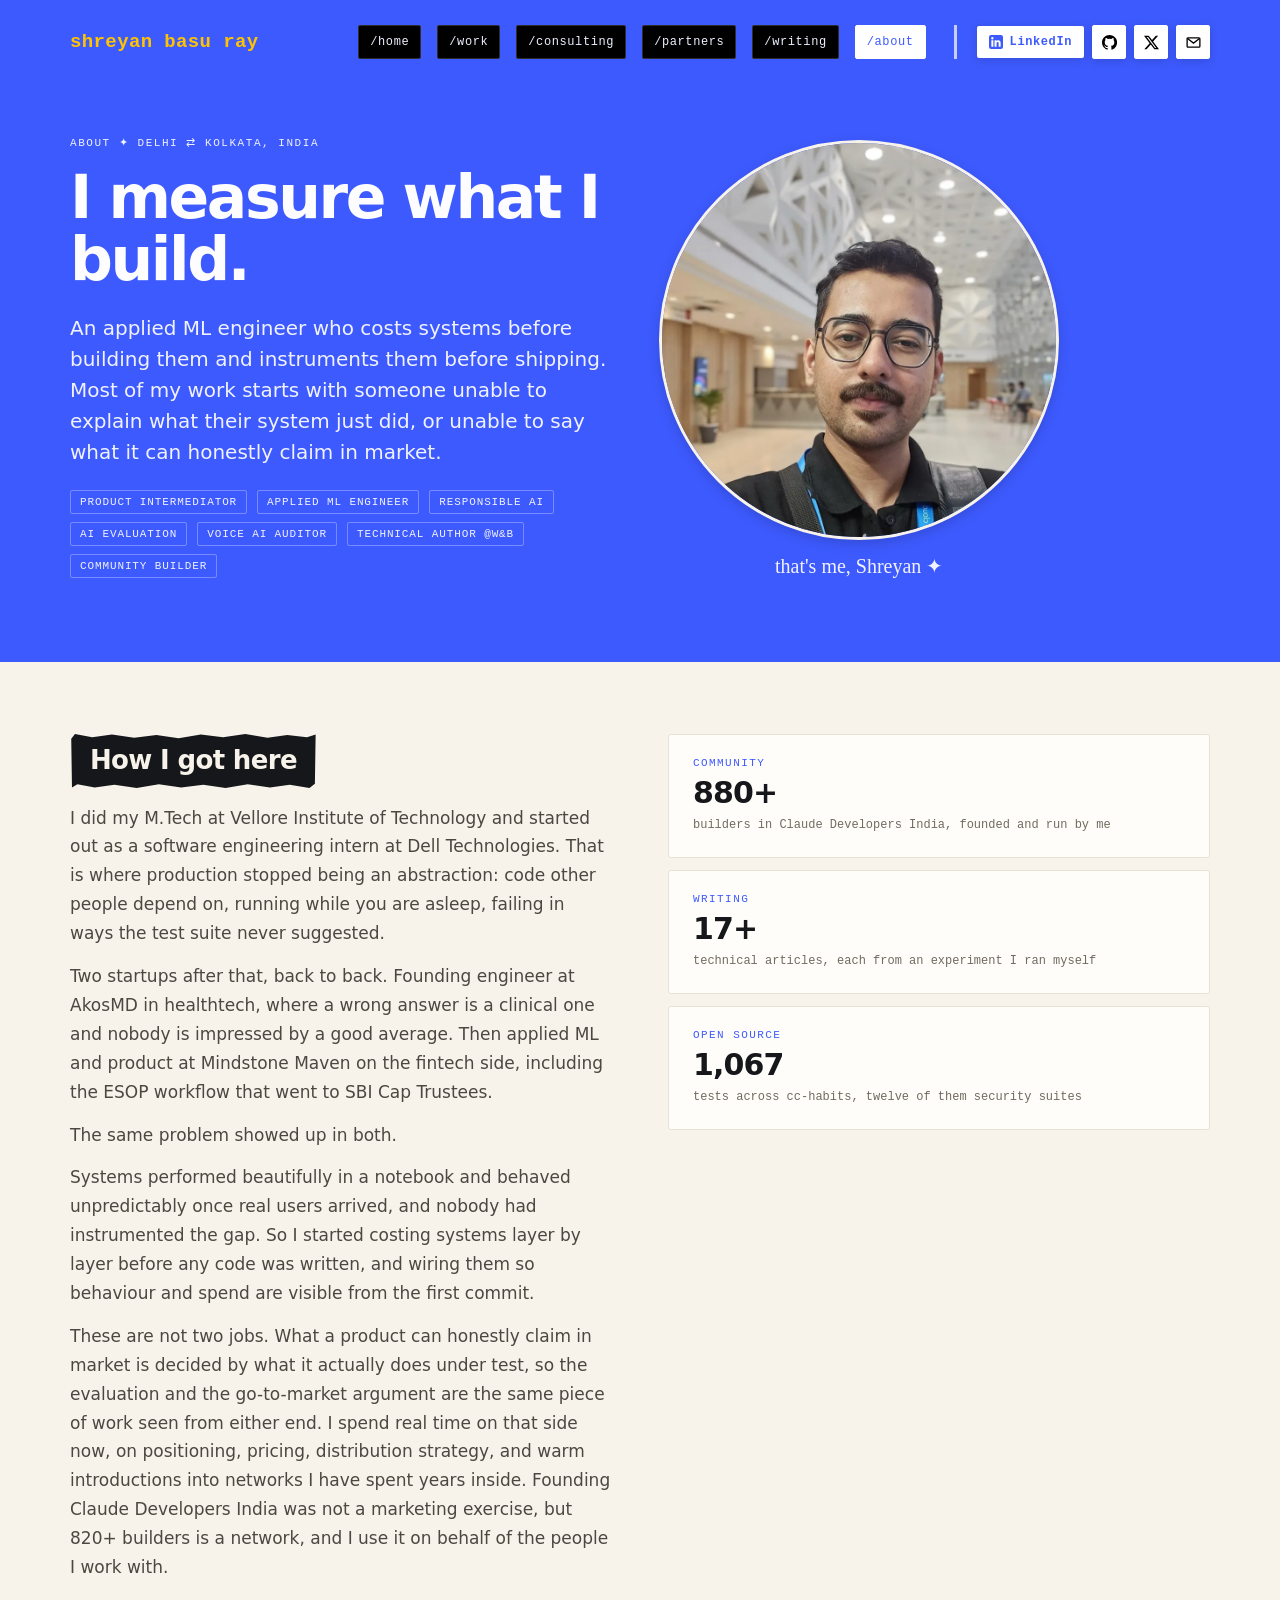
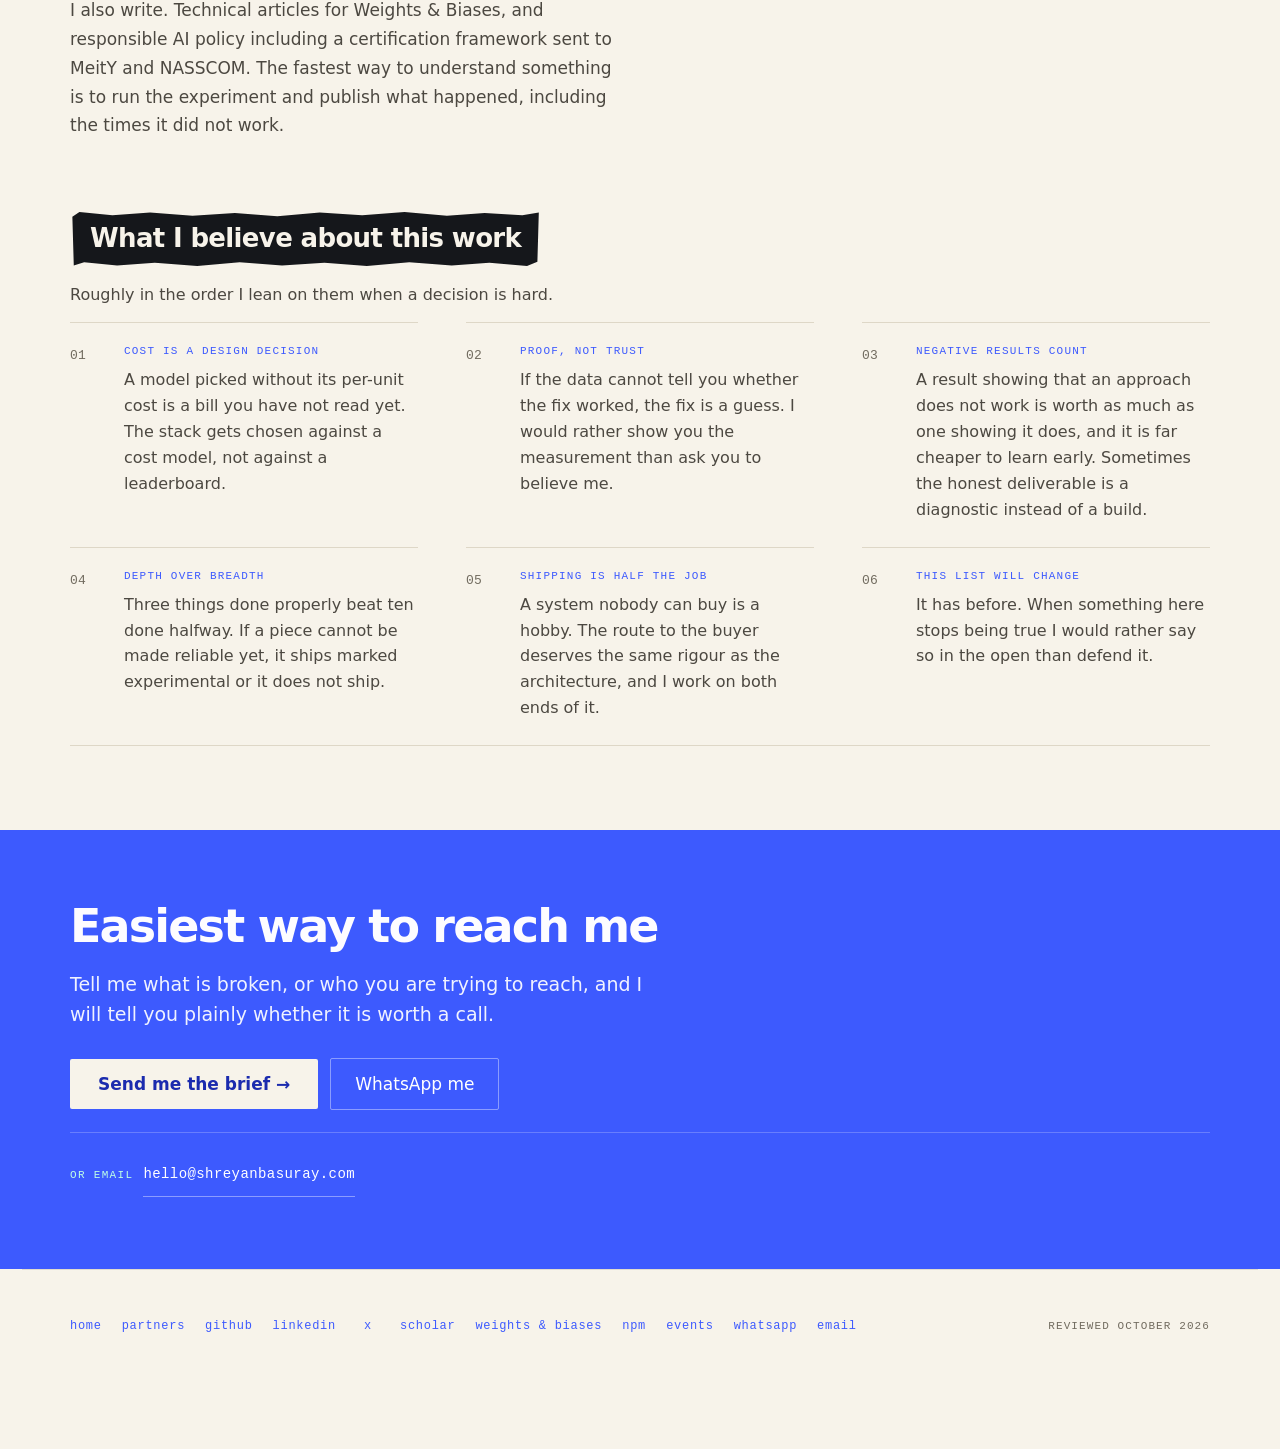
==== commit bb3274d7: "Add the machine unlearning course and gamify the homepage - New "A course I built" section: course s" ====
--- a/about/index.html
+++ b/about/index.html
@@ -213,7 +213,7 @@
     <div style="display:grid;gap:12px;">
       <div style="background:#FEFDFA;border:1px solid #E8E2D4;border-radius:3px;padding:22px 24px;">
         <div style="font-family:'JetBrains Mono',monospace;font-size:11px;letter-spacing:.13em;text-transform:uppercase;color:#3D5AFE;">community</div>
-        <div style="font-size:30px;font-weight:600;letter-spacing:-.03em;margin-top:6px;">820+</div>
+        <div style="font-size:30px;font-weight:600;letter-spacing:-.03em;margin-top:6px;">880+</div>
         <p style="margin:6px 0 0;font-family:'JetBrains Mono',monospace;font-size:12px;color:#716B5F;line-height:1.6;">builders in Claude Developers India, founded and run by me</p>
       </div>
       <div style="background:#FEFDFA;border:1px solid #E8E2D4;border-radius:3px;padding:22px 24px;">
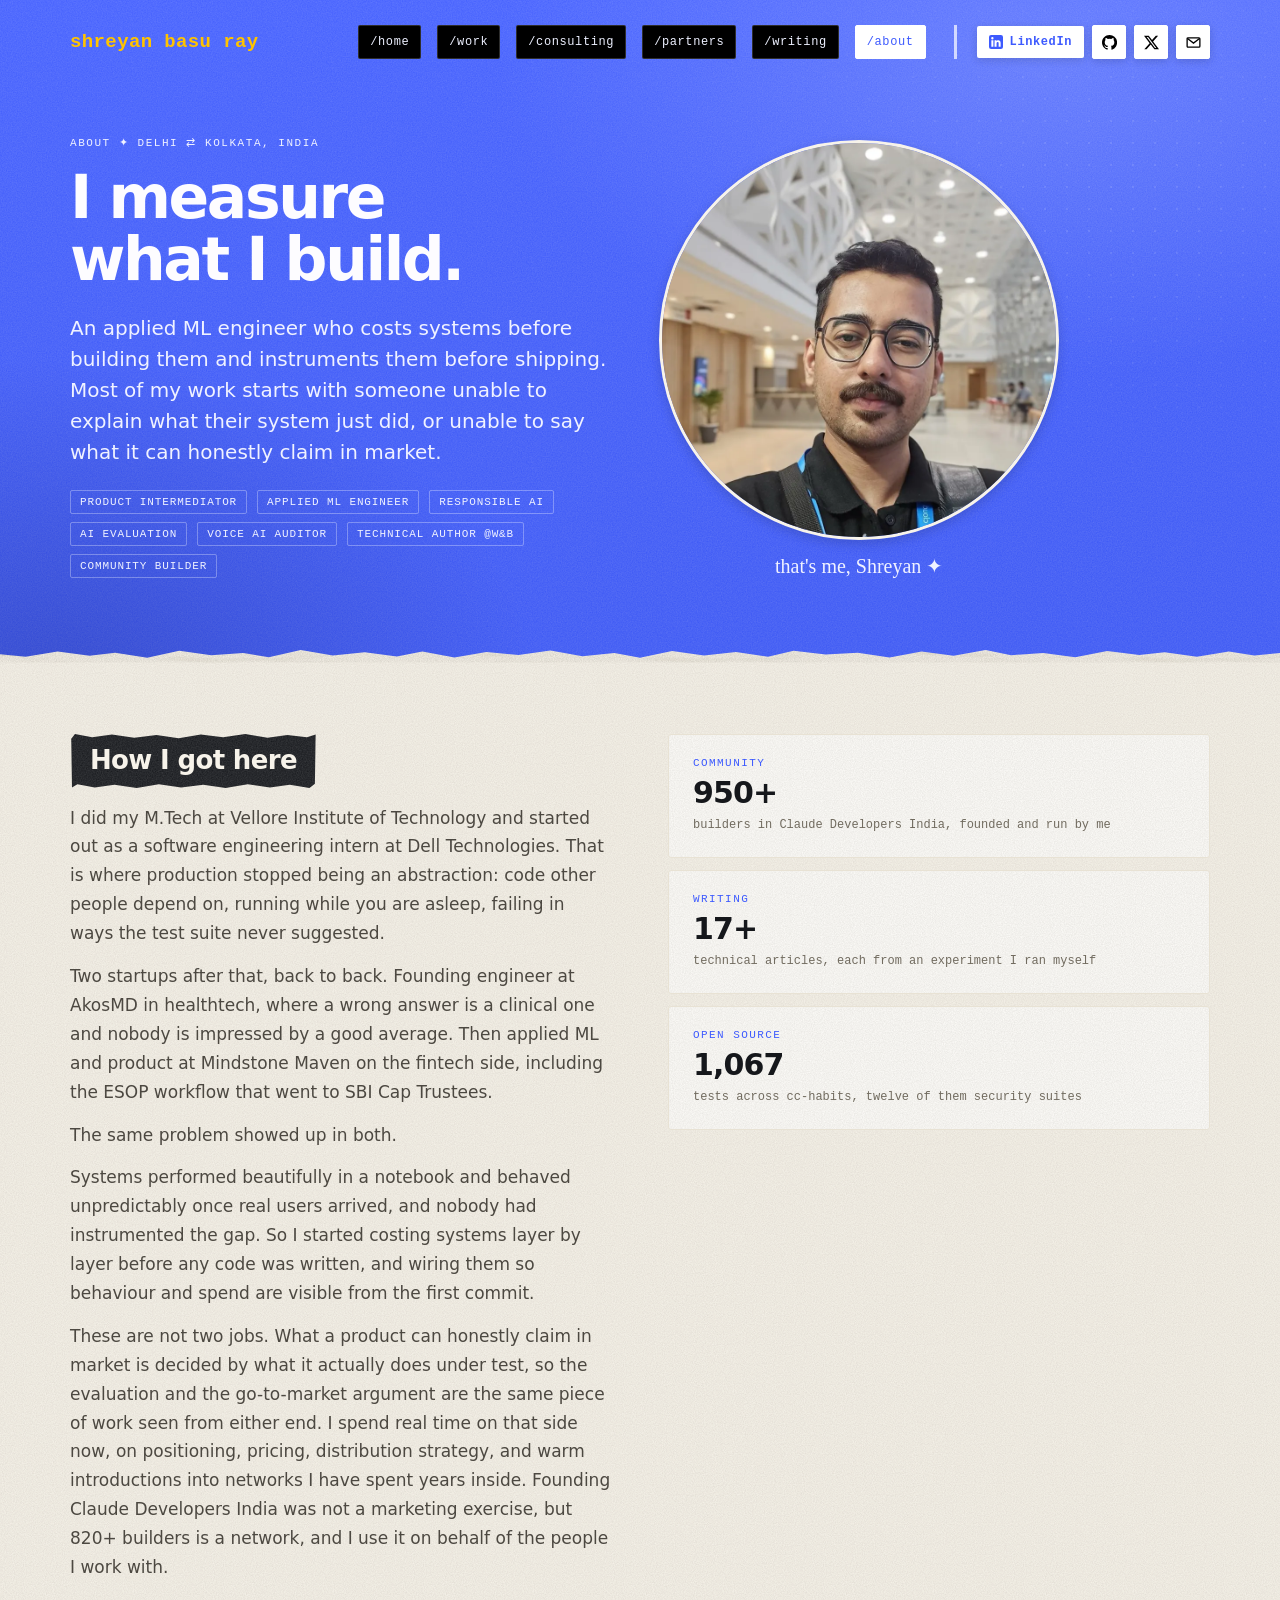
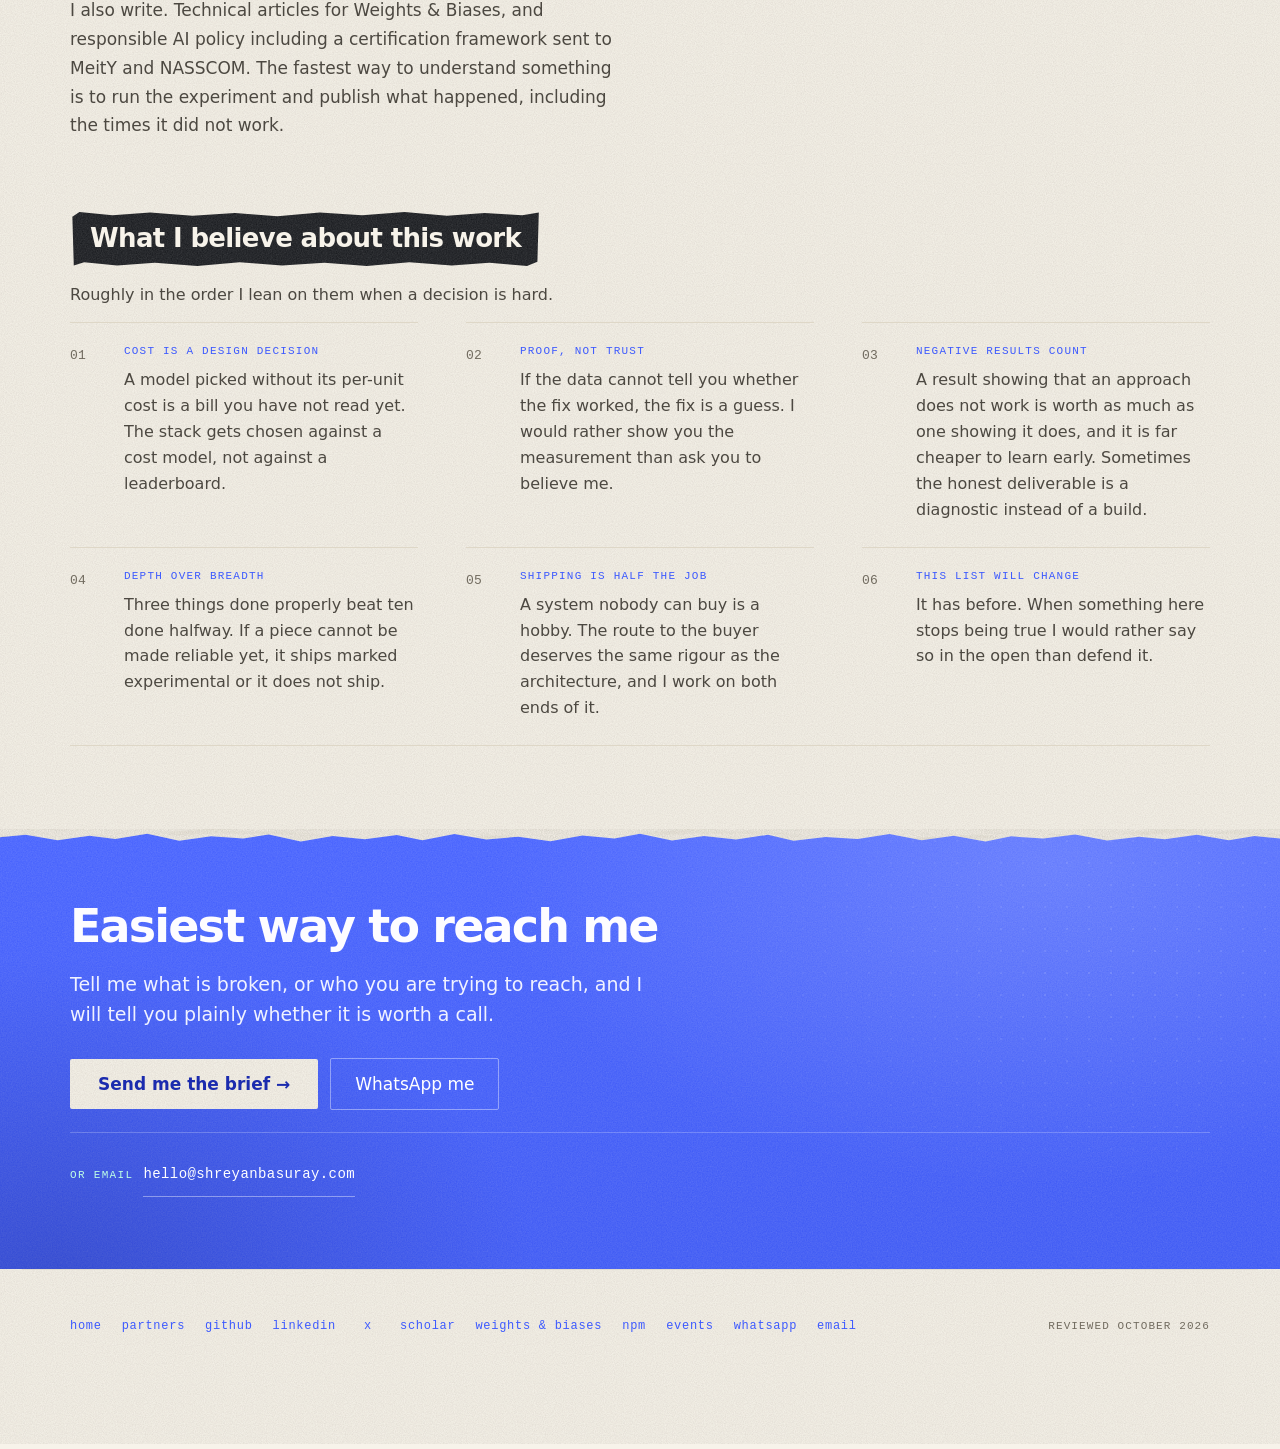
==== commit af94f871: "Refresh homepage work, swap the portrait and add a polish layer - Add an 'On the bench right now' se" ====
--- a/about/index.html
+++ b/about/index.html
@@ -121,11 +121,12 @@
 <style>.hv1:hover{background:#FFFFFF !important;color:#3D5AFE !important;border-color:#FFFFFF !important}.hv1:focus-visible{background:#FFFFFF !important;color:#3D5AFE !important;border-color:#FFFFFF !important}.hv2:hover{background:#FFFFFF !important;color:#3D5AFE !important}.hv2:focus-visible{background:#FFFFFF !important;color:#3D5AFE !important}.hv3:hover{background:#FFFFFF !important}.hv3:focus-visible{background:#FFFFFF !important}.hv4:hover{background:rgba(255,255,255,.12) !important}.hv4:focus-visible{background:rgba(255,255,255,.12) !important}.hv5:hover{border-color:#FFFFFF !important}.hv5:focus-visible{border-color:#FFFFFF !important}</style>
 <script type="application/ld+json">{"@context":"https://schema.org","@graph":[{"@type":"Person","@id":"https://shreyanbasuray.com/#person","name":"Shreyan Basu Ray","alternateName":["Shreyan Basu","Shreyan Ray","shreyanbasuray"],"givenName":"Shreyan","familyName":"Basu Ray","url":"https://shreyanbasuray.com/","mainEntityOfPage":"https://shreyanbasuray.com/","image":"https://shreyanbasuray.com/assets/portrait-real.jpg","jobTitle":["Applied Machine Learning Engineer","AI Product Advisor","Responsible AI Consultant","Voice AI Auditor"],"email":"mailto:hello@shreyanbasuray.com","description":"Advises founders and product teams on the path from AI product build to commercial launch: independent evaluation and red-team work on AI products, responsible AI readiness, and go-to-market strategy grounded in what the product can honestly claim.","address":{"@type":"PostalAddress","addressCountry":"IN"},"knowsAbout":["Machine learning engineering","Production AI systems","Large language models","AI agents","LLM evaluation","LLM observability","MLOps","Responsible AI","AI governance","Quantum machine learning","Retrieval-augmented generation","Natural language to SQL","Cost modelling for AI systems","AI red teaming","Adversarial testing of LLM applications","Prompt injection","Jailbreak resistance testing","AI assurance","AI product positioning","Go-to-market strategy for AI products","OWASP Top 10 for LLM Applications","MITRE ATLAS","NIST AI Risk Management Framework","ISO/IEC 42001","DPDP Act 2023","Voice AI agents","Voice agent evaluation","Conversational AI diagnostics","Telephony and speech audio analysis"],"sameAs":["https://github.com/Shreyan1","https://www.linkedin.com/in/shreyanbasuray","https://x.com/shreyanbr","https://orcid.org/0000-0002-2641-8048","https://scholar.google.com/citations?user=vih7SfEAAAAJ&hl=en","https://wandb.ai/basurayshreyan","https://www.npmjs.com/~shreyanbr","https://huggingface.co/shreyanbr","https://www.mathworks.com/matlabcentral/profile/authors/23980008","https://pypi.org/user/shreyanbr/"]},{"@type":"WebSite","@id":"https://shreyanbasuray.com/#website","url":"https://shreyanbasuray.com/","name":"Shreyan Basu Ray","description":"Applied ML engineer based in India. I measure what I build: production AI for finance and healthcare, independent evaluation of AI products, and responsible AI.","inLanguage":"en","publisher":{"@id":"https://shreyanbasuray.com/#person"}},{"@type":"ProfilePage","@id":"https://shreyanbasuray.com/about/#page","url":"https://shreyanbasuray.com/about/","name":"About | Shreyan Basu Ray, Applied ML Engineer in India","description":"Applied ML engineer based in India. I measure what I build: production AI for finance and healthcare, independent evaluation of AI products, and responsible AI.","isPartOf":{"@id":"https://shreyanbasuray.com/#website"},"about":{"@id":"https://shreyanbasuray.com/#person"},"mainEntity":{"@id":"https://shreyanbasuray.com/#person"},"inLanguage":"en"},{"@type":"BreadcrumbList","@id":"https://shreyanbasuray.com/about/#breadcrumb","itemListElement":[{"@type":"ListItem","position":1,"name":"Home","item":"https://shreyanbasuray.com/"},{"@type":"ListItem","position":2,"name":"About","item":"https://shreyanbasuray.com/about/"}]}]}</script>
 <style>.hvli:hover{background:#EEF1FF !important;color:#1B2BAE !important}.hvli:focus-visible{background:#EEF1FF !important;color:#1B2BAE !important}</style>
+<link rel="stylesheet" href="/assets/polish.css">
 </head>
 <body>
 <div style="background:#F7F3EA;color:#15171B;font-family:Outfit,system-ui,sans-serif;">
 
-<div style="background:#3D5AFE;color:#F4F2FF;">
+<div class="band band-top" style="background:#3D5AFE;color:#F4F2FF;">
     <input type="checkbox" id="nav-open" class="navchk" aria-label="Open the menu">
   <div class="navbar" style="max-width:1140px;margin:0 auto;padding:20px clamp(20px,5vw,48px);display:flex;flex-wrap:wrap;justify-content:space-between;align-items:center;gap:16px 24px;">
     <a href="/" style="font-family:'JetBrains Mono',monospace;font-size:19px;font-weight:900;letter-spacing:.02em;color:#FFC300;;display:inline-flex;align-items:center;min-height:44px">shreyan basu ray</a>
@@ -213,7 +214,7 @@
     <div style="display:grid;gap:12px;">
       <div style="background:#FEFDFA;border:1px solid #E8E2D4;border-radius:3px;padding:22px 24px;">
         <div style="font-family:'JetBrains Mono',monospace;font-size:11px;letter-spacing:.13em;text-transform:uppercase;color:#3D5AFE;">community</div>
-        <div style="font-size:30px;font-weight:600;letter-spacing:-.03em;margin-top:6px;">880+</div>
+        <div style="font-size:30px;font-weight:600;letter-spacing:-.03em;margin-top:6px;">950+</div>
         <p style="margin:6px 0 0;font-family:'JetBrains Mono',monospace;font-size:12px;color:#716B5F;line-height:1.6;">builders in Claude Developers India, founded and run by me</p>
       </div>
       <div style="background:#FEFDFA;border:1px solid #E8E2D4;border-radius:3px;padding:22px 24px;">
@@ -279,7 +280,7 @@
   </div>
 </div>
 
-<div style="margin-top:84px;background:#3D5AFE;color:#F4F2FF;">
+<div class="band band-foot" style="margin-top:84px;background:#3D5AFE;color:#F4F2FF;">
   <div style="max-width:1140px;margin:0 auto;padding:72px clamp(20px,5vw,48px);">
     <h2 style="margin:0;font-size:clamp(30px,4vw,46px);font-weight:600;letter-spacing:-.04em;line-height:1.06;max-width:22ch;color:#FDFCFF;">Easiest way to reach me</h2>
     <p style="margin:18px 0 0;font-size:19px;line-height:1.6;color:#F0F2FF;max-width:50ch;">Tell me what is broken, or who you are trying to reach, and I will tell you plainly whether it is worth a call.</p>
--- a/assets/polish.css
+++ b/assets/polish.css
@@ -0,0 +1,122 @@
+/* Polish layer, loaded last on every page.
+   It refines the existing look (type, depth, edges, motion) without changing layout,
+   so each page's own inline styles stay the source of truth for structure. */
+
+:root{
+  --ink:#15171B;
+  --blue:#3D5AFE;
+  --cream:#F7F3EA;
+  --ease-out:cubic-bezier(.2,.8,.2,1);
+  /* faint paper grain, drawn once and tiled */
+  /* paper: a fine warm grain for the cream page */
+  --grain:url("data:image/svg+xml,%3Csvg xmlns='http://www.w3.org/2000/svg' width='220' height='220'%3E%3Cfilter id='n'%3E%3CfeTurbulence type='fractalNoise' baseFrequency='.85' numOctaves='3' stitchTiles='stitch'/%3E%3CfeColorMatrix values='0 0 0 0 .08 0 0 0 0 .07 0 0 0 0 .05 0 0 0 .55 0'/%3E%3C/filter%3E%3Crect width='100%25' height='100%25' filter='url(%23n)' opacity='.38'/%3E%3C/svg%3E");
+  /* paper fibres: long, soft streaks at a larger scale, so the page reads as stock rather than as noise */
+  --fibre:url("data:image/svg+xml,%3Csvg xmlns='http://www.w3.org/2000/svg' width='480' height='480'%3E%3Cfilter id='f'%3E%3CfeTurbulence type='fractalNoise' baseFrequency='.012 .18' numOctaves='2' seed='7' stitchTiles='stitch'/%3E%3CfeColorMatrix values='0 0 0 0 .35 0 0 0 0 .28 0 0 0 0 .16 0 0 0 1.1 -.55'/%3E%3C/filter%3E%3Crect width='100%25' height='100%25' filter='url(%23f)' opacity='.3'/%3E%3C/svg%3E");
+  /* cards: the same grain, lighter, so cards stay a cleaner sheet than the page they sit on */
+  --grain-soft:url("data:image/svg+xml,%3Csvg xmlns='http://www.w3.org/2000/svg' width='200' height='200'%3E%3Cfilter id='n'%3E%3CfeTurbulence type='fractalNoise' baseFrequency='.9' numOctaves='3' stitchTiles='stitch'/%3E%3CfeColorMatrix values='0 0 0 0 .08 0 0 0 0 .07 0 0 0 0 .05 0 0 0 .55 0'/%3E%3C/filter%3E%3Crect width='100%25' height='100%25' filter='url(%23n)' opacity='.24'/%3E%3C/svg%3E");
+  /* ink and blue: a light film grain, so dark and saturated surfaces stop looking digital-flat */
+  --grain-light:url("data:image/svg+xml,%3Csvg xmlns='http://www.w3.org/2000/svg' width='200' height='200'%3E%3Cfilter id='n'%3E%3CfeTurbulence type='fractalNoise' baseFrequency='.8' numOctaves='3' stitchTiles='stitch'/%3E%3CfeColorMatrix values='0 0 0 0 1 0 0 0 0 1 0 0 0 0 1 0 0 0 .7 0'/%3E%3C/filter%3E%3Crect width='100%25' height='100%25' filter='url(%23n)' opacity='.22'/%3E%3C/svg%3E");
+  /* the torn edge, same hand as the taped section headings */
+  --torn:polygon(0 100%,0 48%,2% 64%,4.5% 30%,7% 58%,9% 38%,11.5% 70%,14% 26%,16.5% 54%,19% 40%,21% 66%,23.5% 22%,26% 56%,28.5% 36%,31% 62%,33% 30%,35.5% 68%,38% 34%,40.5% 52%,43% 24%,45.5% 60%,48% 40%,50% 70%,52.5% 28%,55% 56%,57.5% 34%,60% 64%,62% 26%,64.5% 50%,67% 38%,69.5% 68%,72% 30%,74.5% 58%,77% 22%,79% 54%,81.5% 40%,84% 66%,86.5% 28%,89% 52%,91% 36%,93.5% 64%,96% 30%,98% 56%,100% 40%,100% 100%);
+}
+
+/* ---------- type ---------- */
+html{scroll-behavior:smooth;scroll-padding-top:24px}
+@media (prefers-reduced-motion:reduce){html{scroll-behavior:auto}}
+body{
+  -webkit-font-smoothing:antialiased;
+  -moz-osx-font-smoothing:grayscale;
+  text-rendering:optimizeLegibility;
+  font-kerning:normal;
+  background-image:var(--grain),var(--fibre);
+  background-size:220px 220px,480px 480px;
+}
+
+/* ---------- textures on every surface ---------- */
+/* paper cards and insets */
+[style*="background:#FEFDFA"],
+[style*="background:#F7F3EA"],
+[style*="background:#F1EBDB"],
+[style*="background:#F2EDE1"]{
+  background-image:var(--grain-soft) !important;
+  background-size:200px 200px !important;
+}
+/* ink sections, the taped headings and the blue chips */
+[style*="background:#15171B"],
+[style*="background:#1D2027"],
+[style*="background:#3D5AFE"]:not(.band){
+  background-image:var(--grain-light) !important;
+  background-size:200px 200px !important;
+}
+h1,h2,h3{text-wrap:balance}
+p,li,blockquote{text-wrap:pretty}
+::selection{background:#FFC300;color:var(--ink)}
+
+/* ---------- the blue bands ---------- */
+.band{
+  position:relative;
+  isolation:isolate;
+  /* a soft light from the top right and a little weight in the bottom left, so the blue has depth instead of reading flat */
+  background-image:
+    radial-gradient(900px 520px at 82% 8%,rgba(255,255,255,.16),transparent 62%),
+    radial-gradient(760px 520px at 4% 104%,rgba(10,16,80,.22),transparent 64%),
+    linear-gradient(180deg,rgba(255,255,255,.03),rgba(0,0,0,.04)),
+    var(--grain-light) !important;
+  background-size:auto,auto,auto,200px 200px !important;
+}
+.band::before{
+  /* a quiet dot grid, masked so it fades out toward the text */
+  content:"";position:absolute;inset:0;z-index:-1;pointer-events:none;
+  background-image:radial-gradient(rgba(255,255,255,.22) 1px,transparent 1.4px);
+  background-size:22px 22px;
+  -webkit-mask-image:radial-gradient(700px 420px at 88% 30%,#000,transparent 72%);
+          mask-image:radial-gradient(700px 420px at 88% 30%,#000,transparent 72%);
+  opacity:.55;
+}
+/* blue gives way to cream along a torn edge rather than a ruler-straight line */
+.band-top::after,
+.band-foot::after{
+  content:"";position:absolute;left:0;right:0;height:16px;pointer-events:none;
+  background-color:var(--cream);background-image:var(--grain),var(--fibre);background-size:220px 220px,480px 480px;
+}
+.band-top::after{bottom:-1px;clip-path:var(--torn)}
+.band-foot::after{top:-1px;clip-path:var(--torn);transform:scaleY(-1)}
+@media (max-width:520px){.band-top::after,.band-foot::after{height:10px}}
+
+/* ---------- cards ---------- */
+/* softer, layered shadow in place of the single flat one, and a slower settle on hover */
+[style*="box-shadow:0 6px 18px rgba(21,23,27,.07)"]{
+  box-shadow:0 1px 0 rgba(21,23,27,.03),0 2px 4px rgba(21,23,27,.03),0 14px 30px -14px rgba(21,23,27,.20) !important;
+  transition:transform .35s var(--ease-out),box-shadow .35s var(--ease-out),border-color .35s ease !important;
+}
+.hv6:hover,.hv8:hover,.hv6:focus-within,.hv8:focus-within{
+  transform:translateY(-4px) !important;
+  border-color:#D9D1BF !important;
+  box-shadow:0 1px 0 rgba(21,23,27,.03),0 6px 10px rgba(21,23,27,.04),0 26px 44px -18px rgba(21,23,27,.30) !important;
+}
+/* a blue rule draws across the top of a card as you reach for it */
+.hv6::before,.hv8::before{
+  content:"";position:absolute;left:-1px;right:-1px;top:-1px;height:2px;z-index:3;pointer-events:none;
+  background:var(--blue);transform:scaleX(0);transform-origin:0 50%;
+  transition:transform .45s var(--ease-out);
+}
+.hv6:hover::before,.hv8:hover::before,.hv6:focus-within::before,.hv8:focus-within::before{transform:scaleX(1)}
+
+/* ---------- small things ---------- */
+/* the portrait gets a thin halo so it sits on the blue rather than being cut out of it */
+.hero-portrait [data-flip] img{box-shadow:0 0 0 8px rgba(255,255,255,.08),0 18px 40px -16px rgba(10,16,80,.55) !important}
+/* footer and inline text links underline from the left on hover */
+p a:not([class]),li a:not([class]){
+  background-image:linear-gradient(currentColor,currentColor);
+  background-size:0 1px;background-position:0 100%;background-repeat:no-repeat;
+  transition:background-size .3s var(--ease-out),color .18s ease;
+}
+p a:not([class]):hover,li a:not([class]):hover{background-size:100% 1px}
+
+@media (prefers-reduced-motion:reduce){
+  .hv6:hover,.hv8:hover,.hv6:focus-within,.hv8:focus-within{transform:none !important}
+}
+@media print{
+  body,[style*="background:#"]{background-image:none !important}
+  .band::before,.band-top::after,.band-foot::after{display:none}
+}
